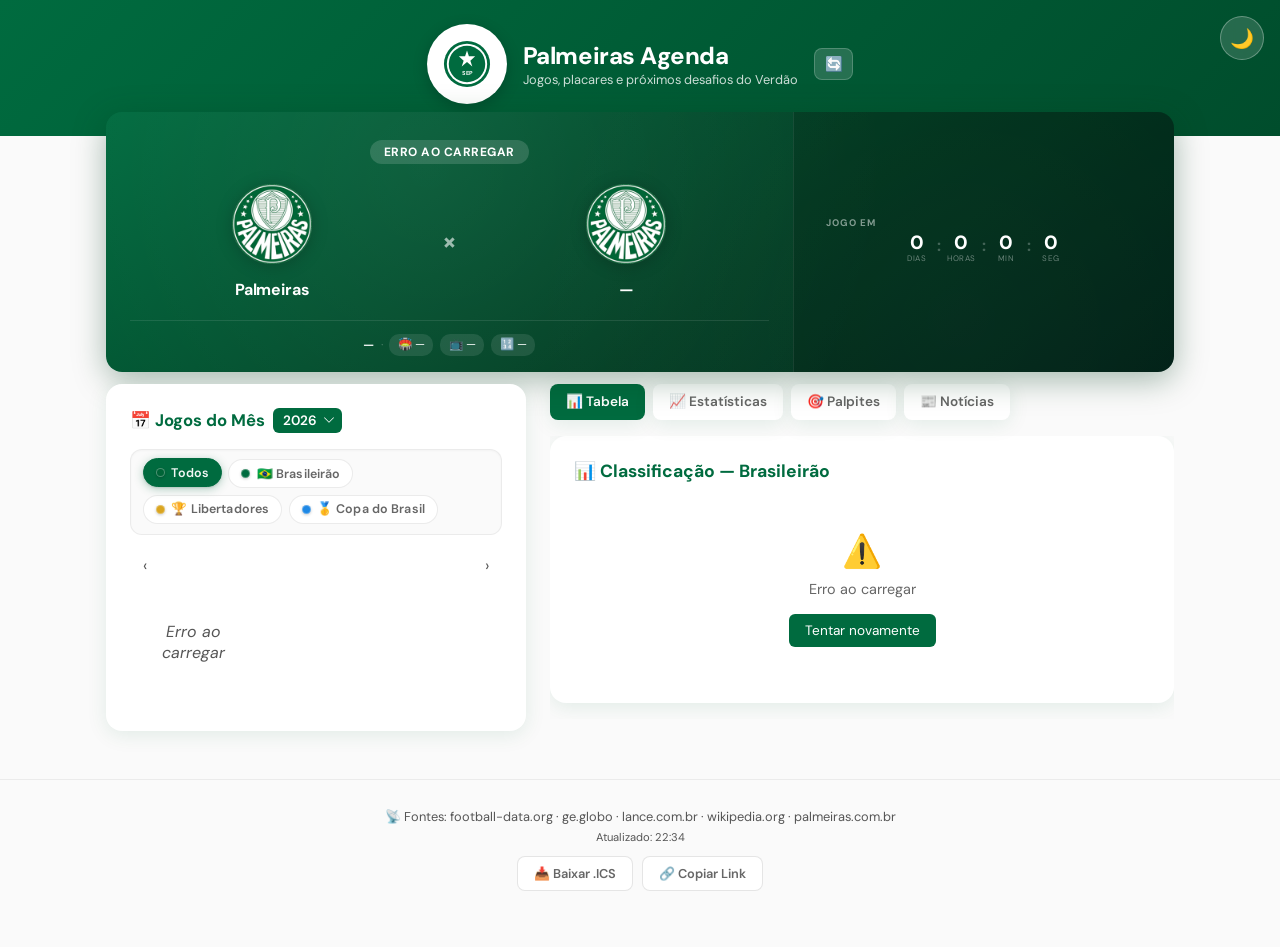
==== index.html @ 914398b2 "fix: pin desktop hero grid columns" ====
<!DOCTYPE html>
<html lang="pt-BR">
<head>
    <meta charset="UTF-8">
    <meta name="viewport" content="width=device-width, initial-scale=1.0">
    <title>Palmeiras Agenda — Jogos, tabela, notícias e calendário</title>
    <meta name="description" content="Acompanhe o Palmeiras com agenda de jogos, placares, classificação, notícias recentes, palpites e calendário .ics do Verdão.">
    <meta name="theme-color" content="#006437">
    <meta name="color-scheme" content="light dark">
    <meta name="robots" content="index,follow">
    <link rel="canonical" href="https://palmeiras-web.vercel.app/">
    <meta property="og:type" content="website">
    <meta property="og:site_name" content="Palmeiras Agenda">
    <meta property="og:title" content="Palmeiras Agenda — jogos e próximos desafios do Verdão">
    <meta property="og:description" content="Jogos, placares, tabela, notícias e calendário do Palmeiras em um só lugar.">
    <meta property="og:url" content="https://palmeiras-web.vercel.app/">
    <meta property="og:image" content="https://palmeiras-web.vercel.app/static/favicon.png">
    <meta name="twitter:card" content="summary">
    <link rel="preconnect" href="https://fonts.googleapis.com">
    <link rel="preconnect" href="https://fonts.gstatic.com" crossorigin>
    <link href="https://fonts.googleapis.com/css2?family=DM+Sans:ital,opsz,wght@0,9..40,400;0,9..40,500;0,9..40,600;0,9..40,700;0,9..40,800&display=swap" rel="stylesheet">
    <link rel="icon" type="image/png" href="/static/favicon.png">
    <link rel="apple-touch-icon" href="/static/favicon.png">
    <link rel="manifest" href="/manifest.webmanifest">
    <link rel="alternate" type="text/calendar" title="Palmeiras Agenda" href="/api/calendar.ics">
    <link rel="stylesheet" href="/static/css/styles.css?v=31">
</head>
<body>
    <a class="skip-link" href="#main-content">Pular para o conteúdo</a>
    <button type="button" class="theme-toggle" id="themeToggle" title="Alternar tema" aria-label="Alternar tema claro/escuro">🌙</button>

    <!-- Compact Header -->
    <header class="header">
        <div class="header-content">
            <div class="logo">
                <svg viewBox="0 0 100 100" width="48" height="48" role="img" aria-label="Escudo do Palmeiras">
                    <circle cx="50" cy="50" r="48" fill="#006B3F"/>
                    <circle cx="50" cy="50" r="42" fill="white"/>
                    <circle cx="50" cy="50" r="38" fill="#006B3F"/>
                    <path d="M50 22 L54 34 L67 34 L57 43 L61 55 L50 46 L39 55 L43 43 L33 34 L46 34 Z" fill="white"/>
                    <text x="50" y="72" text-anchor="middle" fill="white" font-size="12" font-weight="bold">SEP</text>
                </svg>
            </div>
            <div class="header-text">
                <h1>Palmeiras Agenda</h1>
                <div class="subtitle">Jogos, placares e próximos desafios do Verdão</div>
            </div>
            <button type="button" id="refreshButton" class="refresh-btn" aria-label="Atualizar dados"><span class="refresh-icon" aria-hidden="true">🔄</span></button>
        </div>
    </header>

    <main class="container" id="main-content" tabindex="-1">

        <!-- ============================================ -->
        <!-- HERO — Live match + Countdown + Form         -->
        <!-- ============================================ -->
        <section class="hero-hub" id="hero-hub" aria-labelledby="hero-title">
            <h2 class="sr-only" id="hero-title">Próximo jogo do Palmeiras</h2>
            <!-- Match Card -->
            <div class="hero-card" id="hero-match">
                <!-- Competition badge -->
                <div class="hero-comp" id="hero-comp-badge">Carregando...</div>

                <!-- Teams -->
                <div class="hero-teams" id="hero-teams-area">
                    <div class="hero-team" id="hero-home">
                        <img src="/static/crests/1769.png" alt="">
                        <div class="hero-team-name">Palmeiras</div>
                    </div>
                    <div class="hero-center-score" id="hero-score-area">
                        <div class="hero-vs">×</div>
                    </div>
                    <div class="hero-team" id="hero-away">
                        <img src="/static/crests/1769.png" alt="">
                        <div class="hero-team-name">—</div>
                    </div>
                </div>

                <!-- Date + Detail pills row -->
                <div class="hero-meta" id="hero-meta-area">
                    <span class="hero-meta-date" id="hero-date-area">—</span>
                    <span class="hero-meta-sep">·</span>
                    <span class="hero-meta-pill" id="pill-stadium">🏟️ —</span>
                    <span class="hero-meta-pill" id="pill-broadcast">📺 —</span>
                    <span class="hero-meta-pill" id="pill-round">🔢 —</span>
                    <span class="hero-meta-pill" id="pill-stage" style="display:none">🏷️ —</span>
                </div>
            </div>

            <!-- Bottom bar: Countdown + Form -->
            <div class="hero-bottom" id="hero-bottom">
                <div class="hero-countdown" id="hero-countdown">
                    <div class="countdown-label">Jogo em</div>
                    <div class="countdown-digits">
                        <span class="cd-unit"><span class="cd-val" id="cd-days">0</span><span class="cd-lbl">dias</span></span>
                        <span class="cd-sep">:</span>
                        <span class="cd-unit"><span class="cd-val" id="cd-hours">0</span><span class="cd-lbl">horas</span></span>
                        <span class="cd-sep">:</span>
                        <span class="cd-unit"><span class="cd-val" id="cd-mins">0</span><span class="cd-lbl">min</span></span>
                        <span class="cd-sep">:</span>
                        <span class="cd-unit"><span class="cd-val" id="cd-secs">0</span><span class="cd-lbl">seg</span></span>
                    </div>
                </div>
                <div class="form-widget" id="form-widget" style="display:none">
                    <span class="form-label">Sequência</span>
                    <div class="form-dots" id="form-dots"></div>
                </div>
            </div>
        </section>

        <!-- ============================================ -->
        <!-- CALENDAR HUB — main view below hero          -->
        <!-- ============================================ -->
        <div class="main-layout">
        <section class="calendar-hub" id="calendar-hub" aria-labelledby="calendar-title">
            <div class="card">
                <div class="cal-header">
                    <div class="cal-title" id="calendar-title">📅 Jogos do Mês
                        <label class="sr-only" for="cal-year-select">Ano do calendário</label>
                        <select id="cal-year-select"></select>
                    </div>

                </div>
                <!-- Competition Legend -->
                <div class="comp-legend" id="comp-legend" aria-label="Filtrar calendário por competição">
                    <button type="button" class="comp-legend-item active" data-comp="all" aria-pressed="true">
                        <span class="comp-legend-dot" style="background:#006437" aria-hidden="true"></span>
                        <span class="comp-legend-label">Todos</span>
                    </button>
                    <button type="button" class="comp-legend-item" data-comp="BSA" aria-pressed="false">
                        <span class="comp-legend-dot" style="background:#006B3F" aria-hidden="true"></span>
                        <span class="comp-legend-label">🇧🇷 Brasileirão</span>
                    </button>
                    <button type="button" class="comp-legend-item" data-comp="CLI" aria-pressed="false">
                        <span class="comp-legend-dot" style="background:#DAA520" aria-hidden="true"></span>
                        <span class="comp-legend-label">🏆 Libertadores</span>
                    </button>
                    <button type="button" class="comp-legend-item" data-comp="COPA" aria-pressed="false">
                        <span class="comp-legend-dot" style="background:#1E88E5" aria-hidden="true"></span>
                        <span class="comp-legend-label">🥇 Copa do Brasil</span>
                    </button>
                </div>
                <div class="calendar-nav">
                    <button type="button" class="cal-nav-btn" id="cal-prev" aria-label="Mês anterior">‹</button>
                    <span id="cal-month-label" aria-live="polite"></span>
                    <button type="button" class="cal-nav-btn" id="cal-next" aria-label="Próximo mês">›</button>
                </div>
                <div id="calendar-grid" class="calendar-grid" aria-labelledby="calendar-title"></div>
                <div id="calendar-expanded" aria-live="polite"></div>
            </div>
        </section>

        <!-- ============================================ -->
        <!-- SECONDARY TABS — Tabela, Estatísticas, etc.  -->
        <!-- ============================================ -->
        <div class="main-content">
        <div class="tabs" role="tablist">
            <button class="tab-btn active" data-tab="classificacao" role="tab" id="tab-classificacao" aria-selected="true" aria-controls="classificacao">📊 Tabela</button>
            <button class="tab-btn" data-tab="estatisticas" role="tab" id="tab-estatisticas" aria-selected="false" aria-controls="estatisticas">📈 Estatísticas</button>
            <button class="tab-btn" data-tab="prediction" role="tab" id="tab-prediction" aria-selected="false" aria-controls="prediction">🎯 Palpites</button>
            <button class="tab-btn" data-tab="news" role="tab" id="tab-news" aria-selected="false" aria-controls="news">📰 Notícias</button>
        </div>

        <!-- ============================================ -->
        <!-- TAB PANELS                                   -->
        <!-- ============================================ -->
        <div class="dashboard-grid">

        <!-- Classificação -->
        <div id="classificacao" class="tab-content active" role="tabpanel" aria-labelledby="tab-classificacao">
            <div class="card">
                <div class="card-title">📊 Classificação — Brasileirão</div>
                <div id="standings"><div class="empty">Carregando...</div></div>
            </div>
        </div>

        <!-- Estatísticas -->
        <div id="estatisticas" class="tab-content" role="tabpanel" aria-labelledby="tab-estatisticas" hidden inert>
            <div class="card">
                <div class="card-title">📈 Estatísticas da Temporada</div>
                <div id="team-stats"><div class="empty">Carregando...</div></div>
            </div>
        </div>

        <!-- Palpites -->
        <div id="prediction" class="tab-content" role="tabpanel" aria-labelledby="tab-prediction" hidden inert>
            <div class="card">
                <div class="card-title">🎯 Palpites do Próximo Jogo</div>
                <div id="prediction-content"><div class="empty">Carregando...</div></div>
            </div>
        </div>

        <!-- Notícias -->
        <div id="news" class="tab-content" role="tabpanel" aria-labelledby="tab-news" hidden inert>
            <div class="card">
                <div class="card-title">📰 Notícias Recentes</div>
                <div id="news-list"><div class="empty">Carregando...</div></div>
            </div>
        </div>
        
        </div>
        </div>
        </div>

    </main>

    <noscript><p style="text-align:center;padding:2rem;color:#666">JavaScript é necessário para exibir os dados do Palmeiras Agenda.</p></noscript>

    <footer class="footer">
        <p>📡 Fontes: football-data.org · ge.globo · lance.com.br · wikipedia.org · palmeiras.com.br</p>
        <p id="last-updated" class="footer-updated"></p>
        <div class="footer-actions">
            <button type="button" id="downloadCalendarButton" class="footer-btn">📥 Baixar .ICS</button>
            <button type="button" id="copyCalendarUrlButton" class="footer-btn">🔗 Copiar Link</button>
        </div>
    </footer>

    <script src="/static/js/config.js?v=16"></script>
    <script src="/static/js/app.js?v=21"></script>
</body>
</html>
---- static/css/styles.css ----
:root {
    --brand: #006B3F;
    --brand-dark: #004D2C;
    --brand-light: #E8F5E9;
    --win: #006B3F;
    --loss: #9B1C1C;
    --draw: #555555;
    --live: #FF1744;
    --bg: #FAFAFA;
    --bg-card: #FFFFFF;
    --text: #1A1A1A;
    --text-secondary: #666666;
    --text-muted: #555555;
    --gold: #FFD700;
    --shadow: 0 4px 20px rgba(0,107,63,0.1);
    --shadow-dark: 0 4px 20px rgba(0,0,0,0.15);
    --radius: 16px;

    /* Competition colors */
    --comp-bsa: #006B3F;
    --comp-cli: #DAA520;
    --comp-copa: #1E88E5;
    --comp-other: #9E9E9E;

    /* Dark mode defaults (overridden by .dark class) */
    --bg-dark: #1A1A2E;
    --bg-card-dark: #16213E;
    --text-dark: #E8E8E8;
    --text-secondary-dark: #B0B0B0;
    --text-muted-dark: #707070;
    --brand-light-dark: #0F3D2B;
    --shadow-dark-mode: 0 4px 20px rgba(0,0,0,0.3);
}

/* Dark theme */
body.dark {
    --bg: var(--bg-dark);
    --bg-card: var(--bg-card-dark);
    --text: var(--text-dark);
    --text-secondary: var(--text-secondary-dark);
    --text-muted: var(--text-muted-dark);
    --shadow: var(--shadow-dark-mode);
    --brand-light: var(--brand-light-dark);
    background: linear-gradient(135deg, #1A1A2E 0%, #16213E 100%);
}

* { margin: 0; padding: 0; box-sizing: border-box; }

.sr-only {
    position: absolute;
    width: 1px;
    height: 1px;
    padding: 0;
    margin: -1px;
    overflow: hidden;
    clip: rect(0, 0, 0, 0);
    white-space: nowrap;
    border: 0;
}

.skip-link {
    position: fixed;
    top: 0.75rem;
    left: 0.75rem;
    z-index: 2000;
    transform: translateY(-150%);
    background: var(--brand-dark);
    color: white;
    padding: 0.65rem 0.9rem;
    border-radius: 8px;
    font-weight: 700;
    text-decoration: none;
    transition: transform 0.2s ease;
}
.skip-link:focus-visible { transform: translateY(0); }

button { font: inherit; }

#main-content:focus { outline: none; }

body {
    font-family: 'DM Sans', -apple-system, BlinkMacSystemFont, sans-serif;
    background: var(--bg);
    color: var(--text);
    min-height: 100vh;
    padding-bottom: 2rem;
    transition: background 0.3s ease, color 0.3s ease;
}

/* Theme toggle */
.theme-toggle {
    position: fixed;
    top: 1rem;
    right: 1rem;
    z-index: 1000;
    background: rgba(255,255,255,0.15);
    border: 1px solid rgba(255,255,255,0.3);
    border-radius: 50%;
    width: 44px;
    height: 44px;
    cursor: pointer;
    font-size: 1.2rem;
    display: flex;
    align-items: center;
    justify-content: center;
    transition: all 0.3s ease;
    backdrop-filter: blur(8px);
}
.theme-toggle:hover {
    background: rgba(255,255,255,0.25);
    transform: scale(1.1);
}
body.dark .theme-toggle {
    background: rgba(0,0,0,0.3);
    border-color: rgba(255,255,255,0.15);
}

/* Header */
.header {
    background: linear-gradient(135deg, var(--brand), var(--brand-dark));
    padding: 1.5rem 1.5rem 2rem;
    text-align: center;
}
.header-content { display: inline-flex; align-items: center; gap: 1rem; text-align: left; }
.logo {
    width: 80px; height: 80px;
    background: white; border-radius: 50%;
    display: flex; align-items: center; justify-content: center;
    box-shadow: 0 4px 15px rgba(0,0,0,0.2);
}
.header-text h1 { font-size: 1.5rem; color: white; font-weight: 800; letter-spacing: -0.02em; }
.header-text .subtitle { color: rgba(255,255,255,0.8); font-size: 0.8rem; }
.refresh-btn {
    background: rgba(255,255,255,0.15);
    border: 1px solid rgba(255,255,255,0.2);
    border-radius: 8px;
    padding: 0.35rem 0.6rem;
    cursor: pointer;
    font-size: 0.9rem;
    transition: all 0.2s ease;
    margin-left: auto;
}
.refresh-btn:hover { background: rgba(255,255,255,0.15); }
.refresh-btn:hover .refresh-icon { animation: spin-once 0.4s ease; display: inline-block; }

.container { max-width: 900px; margin: -1.5rem auto 0; padding: 0 1rem; }

/* Default (mobile): single column */
.main-layout {
    display: contents; /* Let children flow normally on mobile */
}

.main-content {
    display: block;
}

/* ============================================
   HERO — Next match + Countdown + Form
   ============================================ */
.hero-hub {
    background: linear-gradient(145deg, #006B3F 0%, #003D22 60%, #00261A 100%);
    border-radius: var(--radius);
    color: white;
    margin-bottom: 0.75rem;
    box-shadow: 0 8px 32px rgba(0,60,30,0.35);
    overflow: hidden;
    position: relative;
}
/* Subtle texture overlay */
.hero-hub::before {
    content: '';
    position: absolute; inset: 0;
    background: radial-gradient(circle at 30% 20%, rgba(255,255,255,0.06) 0%, transparent 60%),
                radial-gradient(circle at 80% 80%, rgba(255,255,255,0.03) 0%, transparent 50%);
    pointer-events: none;
    z-index: 0;
}
.hero-hub > * { position: relative; z-index: 1; }

/* Match Card */
.hero-card {
    padding: 1.75rem 1.5rem 1rem;
    text-align: center;
}
.hero-card.live {
    box-shadow: inset 0 0 0 3px var(--live);
    animation: livePulse 2s ease-in-out infinite;
    background: linear-gradient(135deg, rgba(255,23,68,0.08) 0%, transparent 50%);
}
@keyframes livePulse {
    0%, 100% { box-shadow: inset 0 0 0 3px var(--live); }
    50% { box-shadow: inset 0 0 0 5px var(--live), 0 0 24px rgba(255,23,68,0.25); }
}

.hero-comp {
    display: inline-block;
    background: rgba(255,255,255,0.15);
    padding: 0.25rem 0.9rem; border-radius: 20px;
    font-size: 0.75rem; font-weight: 700;
    letter-spacing: 0.04em; text-transform: uppercase;
    margin-bottom: 1.25rem;
}
.hero-teams { display: flex; justify-content: space-around; align-items: center; }
.hero-team { flex: 1; text-align: center; }
.hero-team img { width: 64px; height: 64px; object-fit: contain; filter: drop-shadow(0 2px 8px rgba(0,0,0,0.2)); }
.hero-team-name { font-size: 1rem; font-weight: 700; margin-top: 0.6rem; letter-spacing: -0.01em; }
.hero-center-score { display: flex; flex-direction: column; align-items: center; gap: 0.3rem; min-width: 70px; }
.hero-vs { font-size: 1.6rem; font-weight: 800; opacity: 0.6; }
.hero-score {
    font-size: 3rem; font-weight: 800; letter-spacing: 0.08em;
    font-variant-numeric: tabular-nums; line-height: 1;
}
.hero-score.live-score { animation: scorePulse 3s ease-in-out infinite; }
.hero-score .score-sep { opacity: 0.5; margin: 0 0.1em; }
@keyframes scorePulse {
    0%, 100% { opacity: 1; }
    50% { opacity: 0.85; text-shadow: 0 0 20px rgba(255,255,255,0.3); }
}
.hero-minute {
    display: inline-block; background: rgba(255,255,255,0.18);
    padding: 0.2rem 0.7rem; border-radius: 10px;
    font-size: 0.8rem; font-weight: 700;
}
.hero-ht { font-size: 0.7rem; opacity: 0.55; margin-top: 0.15rem; }

/* Meta row — date + pills in one line */
.hero-meta {
    display: flex; flex-wrap: wrap; align-items: center;
    justify-content: center; gap: 0.4rem;
    margin-top: 1.25rem; padding-top: 0.85rem;
    border-top: 1px solid rgba(255,255,255,0.1);
    font-size: 0.78rem;
}
.hero-meta-date { font-weight: 600; white-space: nowrap; }
.hero-meta-sep { opacity: 0.3; font-weight: 300; }
.hero-meta-pill {
    background: rgba(255,255,255,0.1);
    padding: 0.2rem 0.55rem; border-radius: 10px;
    white-space: nowrap; font-size: 0.72rem;
}

/* Live dot */
.live-dot {
    display: inline-block; width: 7px; height: 7px;
    background: var(--live); border-radius: 50%;
    margin-right: 5px; animation: dotPulse 1.5s ease-in-out infinite;
    vertical-align: middle;
}
@keyframes dotPulse {
    0%, 100% { opacity: 1; transform: scale(1); }
    50% { opacity: 0.4; transform: scale(1.4); }
}

/* Bottom bar */
.hero-bottom {
    display: flex; align-items: center; justify-content: center;
    gap: 1.5rem;
    padding: 0.6rem 1.5rem 0.8rem;
    background: rgba(0,0,0,0.15);
    border-top: 1px solid rgba(255,255,255,0.06);
}

/* Countdown */
.hero-countdown { text-align: center; }
.countdown-label {
    font-size: 0.6rem; font-weight: 700;
    text-transform: uppercase; letter-spacing: 0.12em;
    opacity: 0.5; margin-bottom: 0.25rem;
}
.countdown-digits {
    display: flex; align-items: center; justify-content: center; gap: 0.15rem;
}
.cd-unit { display: flex; flex-direction: column; align-items: center; min-width: 36px; }
.cd-val {
    font-size: 1.2rem; font-weight: 800;
    font-variant-numeric: tabular-nums; line-height: 1;
}
.cd-lbl { font-size: 0.5rem; text-transform: uppercase; letter-spacing: 0.06em; opacity: 0.4; margin-top: 1px; }
.cd-sep { font-size: 1rem; font-weight: 700; opacity: 0.25; align-self: flex-start; padding-top: 0.1rem; }

/* Form Widget */
.form-widget {
    display: flex; align-items: center; gap: 0.5rem;
    padding-left: 1.25rem;
    border-left: 1px solid rgba(255,255,255,0.1);
}
.form-label {
    font-size: 0.6rem; font-weight: 700;
    text-transform: uppercase; letter-spacing: 0.06em;
    opacity: 0.45;
}
.form-dots { display: flex; gap: 0.3rem; }
.form-dot {
    display: inline-flex; align-items: center; justify-content: center;
    width: 26px; height: 26px; border-radius: 6px;
    font-size: 0.65rem; font-weight: 800;
    letter-spacing: 0.02em;
}
.form-dot.win { background: rgba(255,255,255,0.15); color: #4ade80; box-shadow: inset 0 0 0 1.5px rgba(74,222,128,0.35); }
.form-dot.loss { background: rgba(255,255,255,0.15); color: #f87171; box-shadow: inset 0 0 0 1.5px rgba(248,113,113,0.35); }
.form-dot.draw { background: rgba(255,255,255,0.1); color: rgba(255,255,255,0.5); box-shadow: inset 0 0 0 1.5px rgba(255,255,255,0.15); }

/* ============================================
   COMPETITION LEGEND (inside Próximos tab)
   ============================================ */
.comp-legend {
    display: flex;
    gap: 0.4rem;
    flex-wrap: wrap;
    margin-bottom: 1rem;
    padding: 0.6rem 0.75rem;
    background: var(--bg);
    border-radius: 12px;
    border: 1px solid rgba(0,0,0,0.06);
    box-shadow: inset 0 1px 2px rgba(0,0,0,0.03);
}
.comp-legend-item {
    display: flex;
    align-items: center;
    gap: 0.4rem;
    padding: 0.35rem 0.75rem;
    border-radius: 22px;
    cursor: pointer;
    transition: all 0.22s ease;
    border: 1.5px solid rgba(0,0,0,0.08);
    font-size: 0.78rem;
    font-weight: 600;
    background: var(--bg-card);
    color: var(--text-secondary);
    appearance: none;
    -webkit-appearance: none;
}
.comp-legend-item:hover {
    background: var(--brand-light);
    border-color: var(--brand);
    transform: translateY(-1px);
    box-shadow: 0 2px 8px rgba(0,107,63,0.12);
}
.comp-legend-item.active {
    background: var(--brand);
    color: white;
    border-color: var(--brand);
    box-shadow: 0 2px 10px rgba(0,107,63,0.3), 0 1px 2px rgba(0,0,0,0.1);
    transform: translateY(-1px);
}
.comp-legend-item.active .comp-legend-label { color: white; }
.comp-legend-dot {
    width: 9px;
    height: 9px;
    border-radius: 50%;
    flex-shrink: 0;
    box-shadow: 0 1px 3px rgba(0,0,0,0.2);
    border: 1px solid rgba(255,255,255,0.3);
}
.comp-legend-label {
    color: var(--text-secondary);
    transition: color 0.2s;
    letter-spacing: 0.01em;
}
.comp-legend-item.active .comp-legend-label {
    color: rgba(255,255,255,0.95);
}

/* Dark mode overrides */
body.dark .comp-legend {
    border-color: rgba(255,255,255,0.1);
    box-shadow: inset 0 1px 2px rgba(0,0,0,0.2);
}

/* Dark mode hub overrides */
body.dark .hero-hub {
    box-shadow: 0 8px 32px rgba(0,0,0,0.4);
}
body.dark .form-dot.win { color: #86efac; box-shadow: inset 0 0 0 2px rgba(134,239,172,0.5); }
body.dark .form-dot.loss { color: #fca5a5; box-shadow: inset 0 0 0 2px rgba(252,165,165,0.4); }
body.dark .form-dot.draw { color: rgba(255,255,255,0.6); box-shadow: inset 0 0 0 2px rgba(255,255,255,0.15); }

/* Mobile overrides for Hub */
/* Tabs */
.info-icon { font-size: 1.3rem; }
.info-label { font-size: 0.7rem; color: var(--text-muted); text-transform: uppercase; }
.info-value { font-size: 0.9rem; font-weight: 600; }

/* Cards */
.card {
    background: var(--bg-card); border-radius: var(--radius);
    padding: 1.5rem; margin-bottom: 1rem; box-shadow: var(--shadow);
    transition: background 0.3s ease, box-shadow 0.3s ease;
}
.card-title {
    color: var(--brand); font-size: 1.1rem; font-weight: 700;
    margin-bottom: 1rem; display: flex; align-items: center; gap: 0.5rem;
}

/* Tabs */
.tabs { display: flex; gap: 0.5rem; margin-bottom: 1rem; flex-wrap: wrap; }
.tab-btn {
    padding: 0.6rem 1rem; background: var(--bg-card); border: none;
    border-radius: 8px; color: var(--text-secondary); cursor: pointer;
    font-size: 0.85rem; font-weight: 600; box-shadow: var(--shadow);
    transition: all 0.25s ease;
}
.tab-btn:hover { background: var(--brand-light); }
.tab-btn.active { background: var(--brand); color: white; }
.tab-content {
    max-height: 0;
    overflow: hidden;
    opacity: 0;
    transition: max-height 0.4s ease, opacity 0.3s ease;
}
.tab-content.active {
    max-height: 10000px;
    opacity: 1;
}

/* Competition Filters */
.comp-filters {
    display: flex; gap: 0.5rem; flex-wrap: wrap;
    margin-bottom: 1rem;
}
.comp-filter {
    padding: 0.4rem 0.9rem; background: var(--bg); border: 1px solid var(--brand);
    border-radius: 20px; color: var(--brand); cursor: pointer;
    font-size: 0.8rem; font-weight: 600;
    transition: all 0.2s ease;
}
.comp-filter:hover { background: var(--brand-light); }
.comp-filter.active {
    background: var(--brand); color: white;
}

/* Match Items */
.match-item {
    padding: 1rem; background: var(--bg); border-radius: 8px;
    margin-bottom: 0.75rem; border-left: 4px solid var(--brand);
    cursor: pointer; transition: all 0.2s ease;
}
.match-item:hover { background: var(--brand-light); }
.match-item.win { border-left-color: var(--win); }
.match-item.loss { border-left-color: var(--loss); }
.match-item.draw { border-left-color: var(--draw); }

.match-header { display: flex; justify-content: space-between; margin-bottom: 0.5rem; font-size: 0.8rem; color: var(--text-muted); }
.match-teams { display: flex; justify-content: space-between; align-items: center; font-weight: 500; }

.match-score-badge {
    background: var(--brand);
    color: white;
    padding: 0.2rem 0.6rem;
    border-radius: 6px;
    font-size: 0.85rem;
    font-weight: 700;
    letter-spacing: 0.02em;
    white-space: nowrap;
}
.match-score-badge.live {
    background: var(--live);
    animation: badgePulse 2s ease-in-out infinite;
}
@keyframes badgePulse {
    0%, 100% { box-shadow: 0 0 0 0 rgba(255,23,68,0.4); }
    50% { box-shadow: 0 0 0 4px rgba(255,23,68,0.15); }
}
.live-minute {
    display: inline-block;
    background: rgba(255,23,68,0.15);
    color: var(--live);
    padding: 0.1rem 0.4rem;
    border-radius: 4px;
    font-size: 0.7rem;
    font-weight: 700;
    margin-left: 6px;
    white-space: nowrap;
}
.match-extra {
    max-height: 0; overflow: hidden; padding: 0 0.75rem;
    background: var(--brand); border-radius: 8px;
    margin-top: 0.75rem; color: white;
    transition: max-height 0.3s ease-out, padding 0.3s ease-out;
}
.match-extra.open {
    max-height: 400px; padding: 0.75rem;
}
.match-extra-row {
    display: flex; align-items: center; gap: 0.5rem;
    margin: 0.3rem 0; font-size: 0.8rem;
}
.match-extra-row .icon { font-size: 1rem; }

.result-badge {
    padding: 0.2rem 0.6rem; border-radius: 4px;
    font-size: 0.75rem; font-weight: 700;
}
.result-badge.win { background: rgba(0,107,63,0.15); color: var(--win); }
.result-badge.loss { background: rgba(211,47,47,0.15); color: var(--loss); }
.result-badge.draw { background: rgba(117,117,117,0.15); color: var(--draw); }
.match-score {
    font-size: 1.3rem; font-weight: 800;
    font-variant-numeric: tabular-nums;
    letter-spacing: 0.05em;
}
/* Results tab — score-first layout */
.result-highlight {
    padding: 0.25rem 0 0.5rem;
}
.result-highlight .match-score {
    font-size: 1.6rem; font-weight: 800;
    letter-spacing: 0.08em;
}
.result-score-wrap {
    display: flex; align-items: center; gap: 0.6rem;
}
.match-item.win { border-left: 3px solid var(--win); }
.match-item.loss { border-left: 3px solid var(--loss); }
.match-item.draw { border-left: 3px solid var(--draw); }

/* Standings */
.position-badge {
    display: inline-block; background: var(--brand); color: white;
    width: 56px; height: 56px; line-height: 56px;
    border-radius: 50%; font-size: 1.4rem; font-weight: 800;
}
.standings-row {
    display: flex; align-items: center; padding: 0.6rem 0.75rem;
    border-bottom: 1px solid var(--bg); transition: background 0.2s;
}
.standings-row.palmeiras {
    background: rgba(0, 107, 63, 0.15);
    border-left: 3px solid var(--brand);
    border-radius: 8px;
    font-weight: 600;
}
.standings-row .pos { width: 30px; font-weight: 700; color: var(--brand); }
.standings-row .team { flex: 1; font-size: 0.9rem; }
.standings-row .stats { display: flex; gap: 1rem; font-size: 0.8rem; color: var(--text-secondary); }
.standings-row .pts { font-weight: 800; color: var(--brand); }

.stats-grid { display: grid; grid-template-columns: repeat(3, 1fr); gap: 0.75rem; margin-top: 1rem; }

/* Standings summary: always 3 columns full width */
#standings .stats-grid {
    grid-template-columns: repeat(3, minmax(0, 1fr));
    width: 100%;
}

.stat-box { text-align: center; padding: 0.75rem; background: var(--bg); border-radius: 8px; }
.stat-value { font-size: 1.2rem; font-weight: 700; color: var(--brand); }
.stat-label { font-size: 0.7rem; color: var(--text-muted); }

/* Performance Chart */
.chart-container {
    margin: 1rem 0;
    background: var(--bg);
    border-radius: 12px;
    padding: 1rem;
}
.chart-container canvas {
    max-height: 300px;
}

/* News */
.news-item {
    display: block; padding: 1rem; background: var(--bg); border-radius: 8px;
    margin-bottom: 0.75rem; cursor: pointer; transition: all 0.2s;
    text-decoration: none; color: inherit;
}
.news-item:hover { background: var(--brand-light); transform: translateX(4px); text-decoration: none; }
.news-title { font-weight: 600; font-size: 0.95rem; margin-bottom: 0.25rem; }
.news-meta { font-size: 0.75rem; color: var(--text-muted); }
.news-source { color: var(--brand); font-weight: 600; }

/* Stats */
.stat-row { display: flex; justify-content: space-between; padding: 0.75rem 0; border-bottom: 1px solid var(--bg); transition: background 0.3s ease; }
.stat-row:last-child { border-bottom: none; }
.stat-name { font-weight: 500; }
.stat-number { font-weight: 700; min-width: 40px; text-align: right; }

/* Stats Summary */
.stats-summary { margin-bottom: 1rem; }
.stats-row { display: flex; gap: 1rem; margin-bottom: 0.75rem; }
.stats-col { flex: 1; background: var(--bg); border-radius: 10px; padding: 0.75rem; }
.stats-col-title { font-size: 0.8rem; font-weight: 700; color: var(--brand); margin-bottom: 0.5rem; }
.mini-stats { display: flex; gap: 0.75rem; flex-wrap: wrap; font-size: 0.8rem; color: var(--text-secondary); }
.mini-stats span { white-space: nowrap; }

/* Form Guide */
.form-guide { display: flex; gap: 0.4rem; }
.form-badge {
    display: inline-flex; align-items: center; justify-content: center;
    width: 32px; height: 32px; border-radius: 8px;
    font-size: 0.8rem; font-weight: 800; cursor: default;
}
.form-badge.win { background: rgba(0,107,63,0.15); color: var(--win); }
.form-badge.loss { background: rgba(211,47,47,0.15); color: var(--loss); }
.form-badge.draw { background: rgba(117,117,117,0.15); color: var(--draw); }

/* ================================================
   CALENDAR — Premium FullCalendar-inspired UX
   ================================================ */

/* ============================================
   CALENDAR — LIGHT MINIMAL STYLE
   Clean like Google Calendar / Notion
   ============================================ */

/* Calendar Header */
.cal-header {
    display: flex;
    align-items: center;
    justify-content: space-between;
    margin-bottom: 1rem;
    flex-wrap: wrap;
    gap: 0.75rem;
}
.cal-title {
    color: var(--brand);
    font-size: 1.05rem;
    font-weight: 700;
    display: flex;
    align-items: center;
    gap: 0.5rem;
}
.cal-title select {
    appearance: none;
    -webkit-appearance: none;
    background: var(--brand);
    color: #fff;
    border: none;
    border-radius: 6px;
    padding: 0.25rem 1.6rem 0.25rem 0.6rem;
    font: inherit;
    font-weight: 600;
    font-size: 0.85rem;
    cursor: pointer;
    background-image: url("data:image/svg+xml,%3Csvg xmlns='http://www.w3.org/2000/svg' width='12' height='12' fill='white' viewBox='0 0 16 16'%3E%3Cpath d='M1.646 4.646a.5.5 0 0 1 .708 0L8 10.293l5.646-5.647a.5.5 0 0 1 .708.708l-6 6a.5.5 0 0 1-.708 0l-6-6a.5.5 0 0 1 0-.708z'/%3E%3C/svg%3E");
    background-repeat: no-repeat;
    background-position: right 0.45rem center;
    background-size: 12px;
    transition: opacity 0.15s;
}
.cal-title select:hover {
    opacity: 0.85;
}
.cal-title select:focus {
    outline: 2px solid var(--brand);
    outline-offset: 2px;
}
/* Dark mode */
body.dark .cal-title select {
    background: var(--bg-card);
    color: var(--text);
    border: 1px solid rgba(255,255,255,0.12);
    background-image: url("data:image/svg+xml,%3Csvg xmlns='http://www.w3.org/2000/svg' width='12' height='12' fill='%23999' viewBox='0 0 16 16'%3E%3Cpath d='M1.646 4.646a.5.5 0 0 1 .708 0L8 10.293l5.646-5.647a.5.5 0 0 1 .708.708l-6 6a.5.5 0 0 1-.708 0l-6-6a.5.5 0 0 1 0-.708z'/%3E%3C/svg%3E");
}

/* Calendar Grid */
.calendar-nav {
    display: flex;
    align-items: center;
    justify-content: space-between;
    margin-bottom: 0.5rem;
    gap: 0.5rem;
}
.calendar-nav span {
    font-size: 0.95rem;
    font-weight: 700;
    color: var(--text);
    min-width: 160px;
    text-align: center;
    letter-spacing: 0.01em;
}
.cal-nav-btn {
    background: transparent;
    color: var(--text-muted);
    border: none;
    border-radius: 6px;
    width: 30px;
    height: 30px;
    font-size: 1rem;
    cursor: pointer;
    display: flex;
    align-items: center;
    justify-content: center;
    transition: all 0.15s ease;
}
.cal-nav-btn:hover {
    color: var(--text);
    background: rgba(0,0,0,0.05);
}
.cal-nav-btn:active { transform: scale(0.9); }

/* Calendar Grid */

@keyframes fadeSlideIn {
    from { opacity: 0; transform: translateY(4px); }
    to { opacity: 1; transform: translateY(0); }
}

.calendar-grid {
    display: grid !important;
    grid-template-columns: repeat(7, 1fr);
    gap: 4px;
    margin-bottom: 0.75rem;
}
.cal-head {
    text-align: center;
    font-size: 0.65rem;
    font-weight: 700;
    color: var(--text-muted);
    padding: 0.25rem 0;
    text-transform: uppercase;
    letter-spacing: 0.06em;
}
.cal-day {
    appearance: none;
    -webkit-appearance: none;
    aspect-ratio: 1;
    min-height: 50px;
    width: 100%;
    color: inherit;
    background: transparent;
    border-radius: 6px;
    display: flex;
    flex-direction: column;
    align-items: center;
    padding: 4px 2px;
    cursor: pointer;
    transition: all 0.12s ease;
    position: relative;
    border: 1px solid rgba(0,0,0,0.07);
}
.cal-day:hover {
    border-color: rgba(0,0,0,0.18);
    background: rgba(0,0,0,0.02);
}
.cal-day.other-month { opacity: 0.25; border-color: transparent; }
.cal-day.other-month:hover { opacity: 0.35; border-color: transparent; }
.cal-day.today {
    border-color: rgba(0,0,0,0.12);
}
.cal-day.today .cal-day-num {
    background: var(--brand);
    color: #fff;
    font-weight: 700;
    border-radius: 50%;
    width: 22px;
    height: 22px;
    display: flex;
    align-items: center;
    justify-content: center;
    margin: 0 auto 4px;
}
.cal-day.selected {
    border-color: var(--brand);
    background: rgba(0, 107, 63, 0.04);
}
.cal-day.selected .cal-day-num { color: var(--brand); font-weight: 700; }
.cal-day.selected.today .cal-day-num {
    background: var(--brand);
    color: #fff;
}
.cal-day.selected .cal-dots .cal-dot { opacity: 1; }
.cal-day-num {
    font-size: 0.8rem;
    font-weight: 500;
    color: var(--text);
    line-height: 1;
    margin-bottom: 4px;
    transition: color 0.12s;
}
.cal-dots {
    display: flex;
    gap: 2.5px;
    flex-wrap: wrap;
    justify-content: center;
    align-items: center;
}
.cal-dot {
    width: 7px;
    height: 7px;
    border-radius: 50%;
    flex-shrink: 0;
    transition: transform 0.12s;
}
.cal-day:hover .cal-dot { transform: scale(1.15); }
.cal-dot.bsa { background: var(--comp-bsa); }
.cal-dot.cli { background: var(--comp-cli); }
.cal-dot.copa { background: var(--comp-copa); }
.cal-dot.other { background: var(--comp-other); }
.cal-overflow {
    font-size: 0.58rem;
    color: var(--text-muted);
    font-weight: 700;
}

/* Score badges in calendar cells */
.cal-score {
    font-size: 0.6rem;
    font-weight: 700;
    margin-top: 2px;
    padding: 1px 4px;
    border-radius: 3px;
    line-height: 1.2;
    white-space: nowrap;
}
.cal-score.win { background: #d9f4e5; color: #005a35; }
.cal-score.loss { background: #f8dddd; color: #8a1f1f; }
.cal-score.draw { background: #f4f1d9; color: #5f5200; }
.cal-score.live { background: #ffe1e5; color: #9b0000; }
.cal-day.has-match { border-color: rgba(0,0,0,0.12); }
.cal-day.is-live {
    border-color: rgba(255, 60, 60, 0.4);
    background: rgba(255, 60, 60, 0.04);
    animation: livePulse 2s ease-in-out infinite;
}
body.dark .cal-score.win { background: rgba(0, 200, 100, 0.2); color: #4c4; }
body.dark .cal-score.loss { background: rgba(255, 80, 80, 0.2); color: #f66; }
body.dark .cal-score.draw { background: rgba(220, 200, 0, 0.2); color: #cc0; }
body.dark .cal-score.live { background: rgba(255, 80, 80, 0.2); color: #f55; }
body.dark .cal-day.has-match { border-color: rgba(255,255,255,0.1); }
body.dark .cal-day.is-live { border-color: rgba(255, 80, 80, 0.5); background: rgba(255, 80, 80, 0.08); }

/* Expanded Day Detail */
.cal-expanded {
    border-top: 1px solid rgba(0,0,0,0.08);
    padding-top: 0.75rem;
    margin-top: 0.25rem;
    animation: fadeSlideIn 0.2s ease;
}
.cal-expanded-header {
    display: flex;
    align-items: center;
    justify-content: space-between;
    margin-bottom: 0.6rem;
    gap: 0.5rem;
}
.cal-expanded-date {
    font-weight: 700;
    font-size: 0.85rem;
    color: var(--text);
}
.cal-expanded-btn {
    padding: 0.28rem 0.7rem;
    background: transparent;
    color: var(--brand);
    border: 1.5px solid var(--brand);
    border-radius: 6px;
    font-size: 0.75rem;
    font-weight: 600;
    cursor: pointer;
    transition: all 0.18s;
}
.cal-expanded-btn:hover {
    background: var(--brand);
    color: white;
}
.cal-match {
    display: flex;
    align-items: center;
    gap: 0.6rem;
    padding: 0.65rem 0.75rem;
    background: transparent;
    border-radius: 8px;
    margin-bottom: 0.4rem;
    font-size: 0.85rem;
    transition: all 0.15s ease;
    border: 1px solid rgba(0,0,0,0.06);
    border-left: 3px solid transparent;
}
.cal-match:hover {
    background: rgba(0,0,0,0.02);
    border-color: rgba(0,0,0,0.12);
}
.cal-match.bsa { border-left-color: var(--comp-bsa); }
.cal-match.cli { border-left-color: var(--comp-cli); }
.cal-match.copa { border-left-color: var(--comp-copa); }
.cal-match.other { border-left-color: var(--comp-other); }
.cal-match-time { 
    font-weight: 700; 
    color: var(--text); 
    min-width: 46px; 
    font-size: 0.82rem; 
    flex-shrink: 0;
}
.cal-match-comp {
    padding: 0.18rem 0.45rem;
    border-radius: 4px;
    font-size: 0.65rem;
    font-weight: 800;
    color: white;
    flex-shrink: 0;
    letter-spacing: 0.03em;
}
.cal-match-comp.bsa { background: var(--comp-bsa); }
.cal-match-comp.cli { background: var(--comp-cli); }
.cal-match-comp.copa { background: var(--comp-copa); }
.cal-match-comp.other { background: var(--comp-other); }
.cal-match-teams {
    flex: 1 1 auto;
    font-weight: 500;
    display: flex;
    align-items: center;
    flex-wrap: wrap;
    gap: 0.25rem;
    row-gap: 0.18rem;
    font-size: 0.85rem;
    color: var(--text);
    min-width: 0;
}
.cal-match-crest {
    width: 18px;
    height: 18px;
    flex-shrink: 0;
}
.cal-match-team-name {
    min-width: 0;
    white-space: normal;
    overflow-wrap: anywhere;
    line-height: 1.25;
}
.cal-match-vs { 
    color: var(--text-muted); 
    margin: 0 0.1rem; 
    font-weight: 400; 
    flex-shrink: 0;
}
.cal-match-score {
    font-weight: 800;
    font-size: 0.95rem;
    font-variant-numeric: tabular-nums;
    color: var(--brand);
    margin-left: 0.25rem;
    flex-shrink: 0;
}
.cal-match-status {
    font-size: 0.68rem;
    font-weight: 700;
    color: var(--text-muted);
    min-width: 65px;
    text-align: right;
    text-transform: uppercase;
    letter-spacing: 0.04em;
    flex-shrink: 0;
}
.cal-match-status.live { color: var(--live); }

/* Calendar List View — clean minimal */
/* ================================================
   DARK MODE — Calendar Light Minimal overrides
   ================================================ */
body.dark .cal-day {
    border-color: rgba(255,255,255,0.1);
}
body.dark .cal-day:hover {
    border-color: rgba(255,255,255,0.25);
    background: rgba(255,255,255,0.04);
}
body.dark .cal-day.other-month {
    border-color: transparent;
}
body.dark .cal-day.today {
    border-color: rgba(255,255,255,0.1);
}
body.dark .cal-day.today .cal-day-num {
    background: var(--brand);
    color: #fff;
}
body.dark .cal-day.selected {
    background: rgba(0, 107, 63, 0.12);
}
body.dark .cal-expanded {
    border-color: rgba(255,255,255,0.1);
}
body.dark .cal-match {
    border-color: rgba(255,255,255,0.08);
}
body.dark .cal-match:hover {
    background: rgba(255,255,255,0.04);
    border-color: rgba(255,255,255,0.15);
}
body.dark .cal-nav-btn:hover {
    color: rgba(255,255,255,0.8);
    background: rgba(255,255,255,0.08);
}
/* Dark sticky nav bar */
body.dark .calendar-nav {
    background: var(--bg-card);
    border-bottom-color: rgba(255,255,255,0.1);
}
/* Better dark tab indicators */
body.dark .tab-btn.active {
    border-bottom-color: #4ade80;
    color: #4ade80;
}

/* ================================================
   DASHBOARD GRID — Base styles 
   ================================================ */
.dashboard-grid {
    display: block; /* Default behavior for mobile/tablet */
}

/* ================================================
   RESPONSIVE — Desktop Dashboard Layout
   ================================================ */
@media (min-width: 1024px) {
    /* Keep dashboard-grid as block to preserve tab behavior */
    .dashboard-grid {
        display: block;
    }
    
    /* Keep tabs visible on desktop */
    .tabs {
        display: flex;
    }
    
    /* Desktop hero split layout */
    .hero-hub {
        display: grid;
        grid-template-columns: minmax(0, 1.35fr) minmax(300px, 0.75fr);
    }

    .hero-card {
        grid-column: 1;
        grid-row: 1;
    }

    .hero-bottom {
        grid-column: 2;
        grid-row: 1;
        flex-direction: column;
        justify-content: center;
        align-items: stretch;
        gap: 1rem;
        border-top: none;
        border-left: 1px solid rgba(255,255,255,0.08);
        padding: 1.5rem;
    }
    
    .hero-countdown {
        text-align: left;
    }
    
    .form-widget {
        border-left: none;
        border-top: 1px solid rgba(255,255,255,0.12);
        padding-left: 0;
        padding-top: 1rem;
    }
}

@keyframes slideDown {
    from {
        opacity: 0;
        transform: translateY(-8px);
    }
    to {
        opacity: 1;
        transform: translateY(0);
    }
}

/* Prediction */
.prediction-card { 
    text-align: center; 
    padding: 1.5rem; 
}

.prediction-match {
    font-size: 1.1rem;
    font-weight: 600;
    color: var(--text);
    margin-bottom: 0.75rem;
}

.prediction-badge {
    display: inline-block;
    padding: 0.25rem 0.75rem;
    border-radius: 1rem;
    font-size: 0.85rem;
    font-weight: 500;
    margin-bottom: 1.25rem;
}

.prediction-badge.likely {
    background: rgba(34, 197, 94, 0.1);
    color: #22c55e;
}

.prediction-badge.maybe {
    background: rgba(234, 179, 8, 0.1);
    color: #eab308;
}

.prediction-badge.risky {
    background: rgba(239, 68, 68, 0.1);
    color: #ef4444;
}

.prediction-probs { 
    display: flex; 
    justify-content: space-around; 
    gap: 0.5rem;
    margin: 1.5rem 0;
}

.prob-box { 
    text-align: center;
    flex: 1;
    padding: 0.75rem;
    border-radius: 0.5rem;
    background: var(--bg-card);
    border: 1px solid rgba(0,0,0,0.06);
    transition: all 0.2s ease;
}

.prob-box.primary {
    background: rgba(0, 100, 55, 0.1);
    border-color: var(--brand);
}

.prob-value { 
    font-size: 1.5rem; 
    font-weight: 700; 
    color: var(--brand);
    line-height: 1;
    margin-bottom: 0.25rem;
}

.prob-label { 
    font-size: 0.8rem; 
    color: var(--text-muted); 
    font-weight: 500;
}

.prediction-factors {
    display: flex;
    justify-content: center;
    flex-wrap: wrap;
    gap: 0.5rem;
    margin-bottom: 1rem;
}

.prediction-factor {
    display: inline-block;
    padding: 0.25rem 0.5rem;
    background: var(--bg);
    border-radius: 0.375rem;
    font-size: 0.75rem;
    color: var(--text-muted);
    border: 1px solid rgba(0,0,0,0.08);
}

.prediction-note {
    font-size: 0.75rem;
    color: var(--text-muted);
    line-height: 1.4;
    font-style: italic;
}

@media (max-width: 640px) {
    .prediction-probs {
        flex-direction: column;
        gap: 0.75rem;
    }
    
    .prob-box {
        padding: 1rem;
    }
    
    .prob-value {
        font-size: 2rem;
    }
    
    .prediction-factors {
        gap: 0.375rem;
    }
    
    .prediction-factor {
        font-size: 0.7rem;
    }
}

/* Dark mode overrides for prediction styles */
body.dark .prob-box {
    border-color: rgba(255,255,255,0.1);
}

body.dark .prediction-factor {
    border-color: rgba(255,255,255,0.15);
}

/* Loading */
.skeleton { background: linear-gradient(90deg, var(--bg) 25%, #e0e0e0 50%, var(--bg) 75%); background-size: 200% 100%; animation: shimmer 1.5s infinite; border-radius: 4px; }
.skeleton-card { padding: 1rem; background: var(--bg); border-radius: 8px; margin-bottom: 0.75rem; }
.skeleton-line { height: 16px; background: linear-gradient(90deg, var(--bg) 25%, #e0e0e0 50%, var(--bg) 75%); background-size: 200% 100%; animation: shimmer 1.5s infinite; border-radius: 4px; margin-bottom: 8px; }
body.dark .skeleton,
body.dark .skeleton-line { background: linear-gradient(90deg, var(--bg) 25%, rgba(255,255,255,0.08) 50%, var(--bg) 75%); background-size: 200% 100%; }
.skeleton-line.short { width: 40%; }
.skeleton-line.medium { width: 70%; }

/* Error */
.error-state { text-align: center; padding: 2rem; color: var(--loss); }
.error-state .error-icon { font-size: 2rem; margin-bottom: 0.5rem; }
.error-state .error-message { color: var(--text-secondary); font-size: 0.9rem; margin-bottom: 1rem; }
.error-state .retry-btn {
    background: var(--brand); color: white; border: none;
    padding: 0.5rem 1rem; border-radius: 6px; cursor: pointer; font-size: 0.85rem;
}
.error-state .retry-btn:hover { background: var(--brand-dark); }

@keyframes shimmer { 0% { background-position: 200% 0; } 100% { background-position: -200% 0; } }

/* Empty state */
.empty {
    text-align: center;
    padding: 2rem;
    color: var(--text-muted);
    font-style: italic;
}

/* Footer */
.footer {
    text-align: center;
    padding: 1.5rem;
    color: var(--text-muted);
    border-top: 1px solid rgba(0,0,0,0.06);
    margin: 2rem 0 0;
    font-size: 0.8rem;
}
.footer p {
    margin: 0.3rem 0;
}
.footer-updated {
    font-size: 0.7rem;
    opacity: 1;
    margin-top: 0.25rem;
}
.footer-actions {
    display: flex;
    justify-content: center;
    gap: 0.6rem;
    margin-top: 0.75rem;
    flex-wrap: wrap;
}
.footer-btn {
    display: inline-flex;
    align-items: center;
    gap: 0.4rem;
    background: var(--bg-card);
    border: 1px solid rgba(0,0,0,0.1);
    border-radius: 8px;
    padding: 0.5rem 1rem;
    font-size: 0.8rem;
    font-weight: 600;
    color: var(--text-secondary);
    cursor: pointer;
    transition: all 0.2s ease;
    text-decoration: none;
}
.footer-btn:hover {
    background: var(--brand);
    color: white;
    border-color: var(--brand);
    transform: translateY(-1px);
    box-shadow: 0 2px 8px rgba(0,107,63,0.25);
}

/* Responsive */
/* ================================================
   TABLET LAYOUT (601px–1023px)
   ================================================ */
@media (min-width: 601px) and (max-width: 1023px) {
    .container { max-width: 720px; }
    
    /* Stats grid: 4 columns on tablet */
    .stats-grid { grid-template-columns: repeat(4, 1fr); }
    
    /* Slightly larger hero */
    .hero-team img { width: 72px; height: 72px; }
}

/* ================================================
   DESKTOP LAYOUT (1024px+)
   ================================================ */
@media (min-width: 1024px) {
    .container { max-width: 1100px; }
    
    /* Side-by-side: Calendar + Tabs content */
    .main-layout {
        display: grid;
        grid-template-columns: 420px 1fr;
        gap: 1.5rem;
        align-items: start;
    }
    
    /* Make calendar sticky on desktop scroll */
    .calendar-hub {
        position: sticky;
        top: 1rem;
    }
    
    /* Ensure main content stacks properly in right column */
    .main-content {
        min-width: 0; /* Prevent overflow issues */
    }
    
    /* Hero bottom: countdown and form widget side by side with more space */
    .hero-bottom {
        gap: 2rem;
        padding: 0.75rem 2rem 1rem;
    }
    
    /* Larger hero team images */
    .hero-team img { width: 80px; height: 80px; }
    .hero-score { font-size: 3.5rem; }
    
    /* Stats grid: 6 columns on wide screens */
    .stats-grid { grid-template-columns: repeat(6, 1fr); }
    
    /* Wider standings stats spacing */
    .standings-row .stats { gap: 1.5rem; }
}

@media (min-width: 1400px) {
    .container { max-width: 1280px; }
    
    .main-layout {
        grid-template-columns: 450px 1fr;
        gap: 2rem;
    }
}

@media (max-width: 600px) {
    .header h1 { font-size: 1.5rem; }
    .container { padding: 0 0.75rem; }
    .hero-teams { flex-direction: column; gap: 0.5rem; }
    .hero-score { font-size: 2.2rem; }
    .standings-row .stats { gap: 0.5rem; }

    /* Calendar — mobile */
    .calendar-grid {
        gap: 2px;
        min-width: 0;
        overflow: hidden;
    }
    .cal-day {
        min-height: 44px;
        min-width: 0;
        padding: 3px 2px;
        border-radius: 8px;
        -webkit-tap-highlight-color: transparent;
    }
    .cal-day:active {
        transform: scale(0.92);
        background: rgba(0,0,0,0.06);
        transition: transform 0.1s ease, background 0.1s ease;
    }
    .cal-day-num {
        font-size: 0.7rem;
        margin-bottom: 2px;
    }
    .cal-dot {
        width: 6px;
        height: 6px;
    }
    .cal-score {
        font-size: 0.5rem;
        padding: 1px 3px;
        margin-top: 1px;
    }
    .cal-overflow {
        font-size: 0.5rem;
    }
    .cal-head {
        font-size: 0.55rem;
        padding: 0.15rem 0;
    }

    /* --- 6. Sticky calendar nav --- */
    .calendar-nav {
        position: sticky;
        top: 0;
        z-index: 10;
        background: var(--bg-card);
        margin-bottom: 0.5rem;
        padding: 0.5rem 0;
        border-bottom: 1px solid rgba(0,0,0,0.06);
    }
    .calendar-nav span {
        font-size: 0.9rem;
        min-width: 120px;
    }
    .cal-nav-btn {
        width: 36px;
        height: 36px;
        font-size: 1.1rem;
    }

    /* --- 2. Better tap targets for expanded matches --- */
    .cal-match {
        font-size: 0.75rem;
        padding: 0.6rem 0.5rem;
        -webkit-tap-highlight-color: transparent;
        border-radius: 8px;
        gap: 0.4rem; /* Reduce gap on mobile */
    }
    .cal-match:active {
        background: rgba(0,0,0,0.04);
        transform: scale(0.98);
    }
    
    /* Mobile-specific overflow fixes for calendar matches */
    .cal-match-time {
        min-width: 38px; /* Reduce from 46px on mobile */
        font-size: 0.75rem;
    }
    .cal-match-status {
        min-width: 50px; /* Reduce from 65px on mobile */
        font-size: 0.6rem;
    }
    .cal-match-teams {
        font-size: 0.75rem;
        gap: 0.2rem;
        row-gap: 0.15rem;
    }

    /* --- 7. Better tab indicators --- */
    .tabs {
        overflow-x: auto;
        scroll-snap-type: x mandatory;
        -webkit-overflow-scrolling: touch;
        scrollbar-width: none;
        -ms-overflow-style: none;
        padding-bottom: 0;
        gap: 0.35rem;
    }
    .tabs::-webkit-scrollbar { display: none; }
    .tab-btn {
        scroll-snap-align: start;
        white-space: nowrap;
        flex-shrink: 0;
        padding: 0.55rem 0.85rem;
        font-size: 0.8rem;
        border-radius: 8px 8px 0 0;
        border-bottom: 2.5px solid transparent;
        box-shadow: none;
    }
    .tab-btn.active {
        border-bottom-color: var(--brand);
        background: var(--bg-card);
        color: var(--brand);
        font-weight: 700;
    }
    .tab-btn:not(.active) {
        background: transparent;
        color: var(--text-secondary);
    }

    /* --- 8. Hero bottom - mobile layout --- */
    .hero-bottom {
        flex-direction: column;
        gap: 0.75rem;
        padding: 0.75rem 1rem;
    }
    
    .form-widget {
        border-left: none;
        padding-left: 0;
        justify-content: center;
    }
    
    .countdown-digits {
        gap: 0.1rem;
    }
    
    .cd-unit {
        min-width: 30px;
    }
    
    .cd-val {
        font-size: 1.1rem;
    }
    
    .cd-sep {
        font-size: 0.9rem;
    }

    /* --- 9. Compact footer --- */
    .footer { padding: 1.25rem 0.75rem; }
    .footer p { font-size: 0.7rem; margin: 0.15rem 0; }
    .footer-actions { gap: 0.4rem; margin-top: 0.5rem; }
    .footer-btn { padding: 0.4rem 0.75rem; font-size: 0.72rem; border-radius: 6px; }
}

/* Focus-visible styles */
:focus-visible {
    outline: 2px solid #006437;
    outline-offset: 2px;
}
body.dark :focus-visible {
    outline-color: #4ade80;
}

/* Reduced motion */
@media (prefers-reduced-motion: reduce) {
    *, *::before, *::after {
        animation-duration: 0.01ms !important;
        animation-iteration-count: 1 !important;
        transition-duration: 0.01ms !important;
    }
}
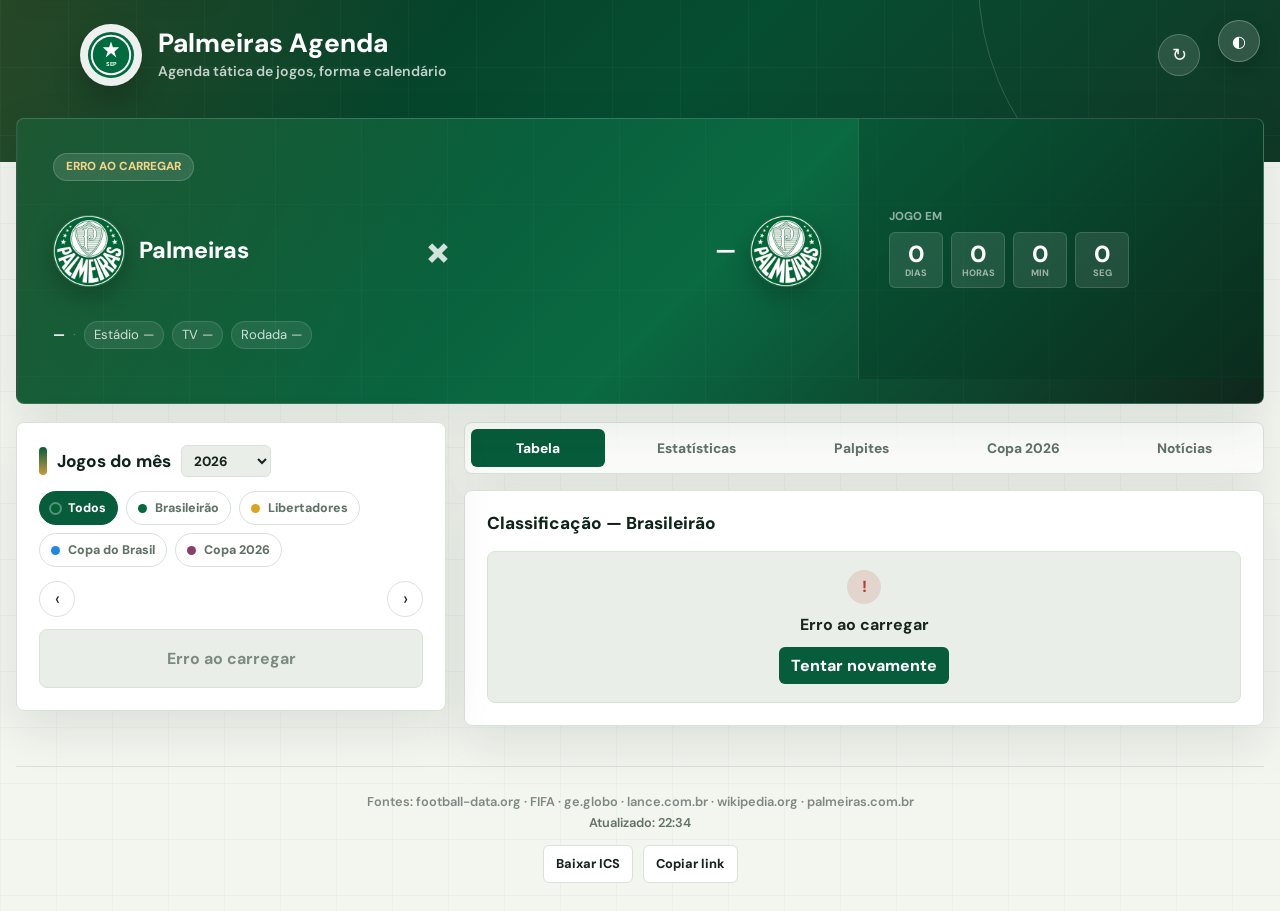
==== commit e206bfd6: "Add World Cup 2026 calendar section" ====
--- a/index.html
+++ b/index.html
@@ -4,7 +4,7 @@
     <meta charset="UTF-8">
     <meta name="viewport" content="width=device-width, initial-scale=1.0">
     <title>Palmeiras Agenda — Jogos, tabela, notícias e calendário</title>
-    <meta name="description" content="Acompanhe o Palmeiras com agenda de jogos, placares, classificação, notícias recentes, palpites e calendário .ics do Verdão.">
+    <meta name="description" content="Acompanhe o Palmeiras e a Copa do Mundo FIFA 2026 com agenda de jogos, placares, classificação, notícias recentes, palpites e calendário .ics.">
     <meta name="theme-color" content="#006437">
     <meta name="color-scheme" content="light dark">
     <meta name="robots" content="index,follow">
@@ -12,7 +12,7 @@
     <meta property="og:type" content="website">
     <meta property="og:site_name" content="Palmeiras Agenda">
     <meta property="og:title" content="Palmeiras Agenda — jogos e próximos desafios do Verdão">
-    <meta property="og:description" content="Jogos, placares, tabela, notícias e calendário do Palmeiras em um só lugar.">
+    <meta property="og:description" content="Jogos, placares, tabela, notícias, calendário do Palmeiras e seção especial da Copa do Mundo 2026.">
     <meta property="og:url" content="https://palmeiras-web.vercel.app/">
     <meta property="og:image" content="https://palmeiras-web.vercel.app/static/favicon.png">
     <meta name="twitter:card" content="summary">
@@ -23,11 +23,11 @@
     <link rel="apple-touch-icon" href="/static/favicon.png">
     <link rel="manifest" href="/manifest.webmanifest">
     <link rel="alternate" type="text/calendar" title="Palmeiras Agenda" href="/api/calendar.ics">
-    <link rel="stylesheet" href="/static/css/styles.css?v=31">
+    <link rel="stylesheet" href="/static/css/styles.css?v=33">
 </head>
 <body>
     <a class="skip-link" href="#main-content">Pular para o conteúdo</a>
-    <button type="button" class="theme-toggle" id="themeToggle" title="Alternar tema" aria-label="Alternar tema claro/escuro">🌙</button>
+    <button type="button" class="theme-toggle" id="themeToggle" title="Alternar tema" aria-label="Alternar tema claro/escuro">◐</button>
 
     <!-- Compact Header -->
     <header class="header">
@@ -43,9 +43,9 @@
             </div>
             <div class="header-text">
                 <h1>Palmeiras Agenda</h1>
-                <div class="subtitle">Jogos, placares e próximos desafios do Verdão</div>
-            </div>
-            <button type="button" id="refreshButton" class="refresh-btn" aria-label="Atualizar dados"><span class="refresh-icon" aria-hidden="true">🔄</span></button>
+                <div class="subtitle">Agenda tática de jogos, forma e calendário</div>
+            </div>
+            <button type="button" id="refreshButton" class="refresh-btn" aria-label="Atualizar dados"><span class="refresh-icon" aria-hidden="true">↻</span></button>
         </div>
     </header>
 
@@ -80,10 +80,10 @@
                 <div class="hero-meta" id="hero-meta-area">
                     <span class="hero-meta-date" id="hero-date-area">—</span>
                     <span class="hero-meta-sep">·</span>
-                    <span class="hero-meta-pill" id="pill-stadium">🏟️ —</span>
-                    <span class="hero-meta-pill" id="pill-broadcast">📺 —</span>
-                    <span class="hero-meta-pill" id="pill-round">🔢 —</span>
-                    <span class="hero-meta-pill" id="pill-stage" style="display:none">🏷️ —</span>
+                    <span class="hero-meta-pill" id="pill-stadium">Estádio —</span>
+                    <span class="hero-meta-pill" id="pill-broadcast">TV —</span>
+                    <span class="hero-meta-pill" id="pill-round">Rodada —</span>
+                    <span class="hero-meta-pill" id="pill-stage" style="display:none">Fase —</span>
                 </div>
             </div>
 
@@ -115,7 +115,7 @@
         <section class="calendar-hub" id="calendar-hub" aria-labelledby="calendar-title">
             <div class="card">
                 <div class="cal-header">
-                    <div class="cal-title" id="calendar-title">📅 Jogos do Mês
+                    <div class="cal-title" id="calendar-title">Jogos do mês
                         <label class="sr-only" for="cal-year-select">Ano do calendário</label>
                         <select id="cal-year-select"></select>
                     </div>
@@ -129,15 +129,19 @@
                     </button>
                     <button type="button" class="comp-legend-item" data-comp="BSA" aria-pressed="false">
                         <span class="comp-legend-dot" style="background:#006B3F" aria-hidden="true"></span>
-                        <span class="comp-legend-label">🇧🇷 Brasileirão</span>
+                        <span class="comp-legend-label">Brasileirão</span>
                     </button>
                     <button type="button" class="comp-legend-item" data-comp="CLI" aria-pressed="false">
                         <span class="comp-legend-dot" style="background:#DAA520" aria-hidden="true"></span>
-                        <span class="comp-legend-label">🏆 Libertadores</span>
+                        <span class="comp-legend-label">Libertadores</span>
                     </button>
                     <button type="button" class="comp-legend-item" data-comp="COPA" aria-pressed="false">
                         <span class="comp-legend-dot" style="background:#1E88E5" aria-hidden="true"></span>
-                        <span class="comp-legend-label">🥇 Copa do Brasil</span>
+                        <span class="comp-legend-label">Copa do Brasil</span>
+                    </button>
+                    <button type="button" class="comp-legend-item" data-comp="WC" aria-pressed="false">
+                        <span class="comp-legend-dot" style="background:#8B3F68" aria-hidden="true"></span>
+                        <span class="comp-legend-label">Copa 2026</span>
                     </button>
                 </div>
                 <div class="calendar-nav">
@@ -155,10 +159,11 @@
         <!-- ============================================ -->
         <div class="main-content">
         <div class="tabs" role="tablist">
-            <button class="tab-btn active" data-tab="classificacao" role="tab" id="tab-classificacao" aria-selected="true" aria-controls="classificacao">📊 Tabela</button>
-            <button class="tab-btn" data-tab="estatisticas" role="tab" id="tab-estatisticas" aria-selected="false" aria-controls="estatisticas">📈 Estatísticas</button>
-            <button class="tab-btn" data-tab="prediction" role="tab" id="tab-prediction" aria-selected="false" aria-controls="prediction">🎯 Palpites</button>
-            <button class="tab-btn" data-tab="news" role="tab" id="tab-news" aria-selected="false" aria-controls="news">📰 Notícias</button>
+            <button class="tab-btn active" data-tab="classificacao" role="tab" id="tab-classificacao" aria-selected="true" aria-controls="classificacao">Tabela</button>
+            <button class="tab-btn" data-tab="estatisticas" role="tab" id="tab-estatisticas" aria-selected="false" aria-controls="estatisticas">Estatísticas</button>
+            <button class="tab-btn" data-tab="prediction" role="tab" id="tab-prediction" aria-selected="false" aria-controls="prediction">Palpites</button>
+            <button class="tab-btn" data-tab="worldcup" role="tab" id="tab-worldcup" aria-selected="false" aria-controls="worldcup">Copa 2026</button>
+            <button class="tab-btn" data-tab="news" role="tab" id="tab-news" aria-selected="false" aria-controls="news">Notícias</button>
         </div>
 
         <!-- ============================================ -->
@@ -169,7 +174,7 @@
         <!-- Classificação -->
         <div id="classificacao" class="tab-content active" role="tabpanel" aria-labelledby="tab-classificacao">
             <div class="card">
-                <div class="card-title">📊 Classificação — Brasileirão</div>
+                <div class="card-title">Classificação — Brasileirão</div>
                 <div id="standings"><div class="empty">Carregando...</div></div>
             </div>
         </div>
@@ -177,7 +182,7 @@
         <!-- Estatísticas -->
         <div id="estatisticas" class="tab-content" role="tabpanel" aria-labelledby="tab-estatisticas" hidden inert>
             <div class="card">
-                <div class="card-title">📈 Estatísticas da Temporada</div>
+                <div class="card-title">Estatísticas da temporada</div>
                 <div id="team-stats"><div class="empty">Carregando...</div></div>
             </div>
         </div>
@@ -185,15 +190,67 @@
         <!-- Palpites -->
         <div id="prediction" class="tab-content" role="tabpanel" aria-labelledby="tab-prediction" hidden inert>
             <div class="card">
-                <div class="card-title">🎯 Palpites do Próximo Jogo</div>
+                <div class="card-title">Palpites do próximo jogo</div>
                 <div id="prediction-content"><div class="empty">Carregando...</div></div>
             </div>
+        </div>
+
+        <!-- Copa do Mundo 2026 -->
+        <div id="worldcup" class="tab-content" role="tabpanel" aria-labelledby="tab-worldcup" hidden inert>
+            <section class="worldcup-shell" aria-labelledby="worldcup-title">
+                <div class="worldcup-hero-panel">
+                    <div>
+                        <div class="worldcup-kicker">FIFA World Cup 2026</div>
+                        <h2 id="worldcup-title">Copa 2026 no Palmeiras Agenda</h2>
+                        <p>Os 104 jogos ficam na agenda mensal e no arquivo .ics, com placares atualizados quando os resultados chegarem ao banco.</p>
+                    </div>
+                    <div class="worldcup-actions">
+                        <button type="button" class="worldcup-action primary" id="worldcupFilterCalendar">Ver calendário</button>
+                        <button type="button" class="worldcup-action" id="worldcupIcsButton">Baixar ICS</button>
+                    </div>
+                </div>
+
+                <div class="worldcup-info-grid" aria-label="Informações da Copa do Mundo 2026">
+                    <div class="worldcup-info-item">
+                        <span>Período</span>
+                        <strong>11 jun - 19 jul</strong>
+                    </div>
+                    <div class="worldcup-info-item">
+                        <span>Jogos</span>
+                        <strong id="worldcup-total">104</strong>
+                    </div>
+                    <div class="worldcup-info-item">
+                        <span>Sedes</span>
+                        <strong>Canadá, México, EUA</strong>
+                    </div>
+                    <div class="worldcup-info-item">
+                        <span>Formato</span>
+                        <strong>48 seleções</strong>
+                    </div>
+                </div>
+
+                <div class="worldcup-board">
+                    <div class="worldcup-board-head">
+                        <div>
+                            <h3>Jogos e resultados</h3>
+                            <p id="worldcup-summary">Carregando jogos da Copa 2026...</p>
+                        </div>
+                        <div class="worldcup-filter-group" aria-label="Filtrar jogos da Copa 2026">
+                            <button type="button" class="worldcup-filter active" data-wc-filter="all" aria-pressed="true">Todos</button>
+                            <button type="button" class="worldcup-filter" data-wc-filter="upcoming" aria-pressed="false">Próximos</button>
+                            <button type="button" class="worldcup-filter" data-wc-filter="finished" aria-pressed="false">Resultados</button>
+                            <button type="button" class="worldcup-filter" data-wc-filter="brazil" aria-pressed="false">Brasil</button>
+                        </div>
+                    </div>
+                    <div id="worldcup-matches"><div class="empty">Carregando...</div></div>
+                </div>
+            </section>
         </div>
 
         <!-- Notícias -->
         <div id="news" class="tab-content" role="tabpanel" aria-labelledby="tab-news" hidden inert>
             <div class="card">
-                <div class="card-title">📰 Notícias Recentes</div>
+                <div class="card-title">Notícias recentes</div>
                 <div id="news-list"><div class="empty">Carregando...</div></div>
             </div>
         </div>
@@ -207,15 +264,15 @@
     <noscript><p style="text-align:center;padding:2rem;color:#666">JavaScript é necessário para exibir os dados do Palmeiras Agenda.</p></noscript>
 
     <footer class="footer">
-        <p>📡 Fontes: football-data.org · ge.globo · lance.com.br · wikipedia.org · palmeiras.com.br</p>
+        <p>Fontes: football-data.org · FIFA · ge.globo · lance.com.br · wikipedia.org · palmeiras.com.br</p>
         <p id="last-updated" class="footer-updated"></p>
         <div class="footer-actions">
-            <button type="button" id="downloadCalendarButton" class="footer-btn">📥 Baixar .ICS</button>
-            <button type="button" id="copyCalendarUrlButton" class="footer-btn">🔗 Copiar Link</button>
+            <button type="button" id="downloadCalendarButton" class="footer-btn">Baixar ICS</button>
+            <button type="button" id="copyCalendarUrlButton" class="footer-btn">Copiar link</button>
         </div>
     </footer>
 
-    <script src="/static/js/config.js?v=16"></script>
-    <script src="/static/js/app.js?v=21"></script>
+    <script src="/static/js/config.js?v=17"></script>
+    <script src="/static/js/app.js?v=23"></script>
 </body>
 </html>
--- a/static/css/styles.css
+++ b/static/css/styles.css
@@ -1,50 +1,104 @@
 :root {
-    --brand: #006B3F;
-    --brand-dark: #004D2C;
-    --brand-light: #E8F5E9;
-    --win: #006B3F;
-    --loss: #9B1C1C;
-    --draw: #555555;
-    --live: #FF1744;
-    --bg: #FAFAFA;
-    --bg-card: #FFFFFF;
-    --text: #1A1A1A;
-    --text-secondary: #666666;
-    --text-muted: #555555;
-    --gold: #FFD700;
-    --shadow: 0 4px 20px rgba(0,107,63,0.1);
-    --shadow-dark: 0 4px 20px rgba(0,0,0,0.15);
-    --radius: 16px;
-
-    /* Competition colors */
-    --comp-bsa: #006B3F;
-    --comp-cli: #DAA520;
-    --comp-copa: #1E88E5;
-    --comp-other: #9E9E9E;
-
-    /* Dark mode defaults (overridden by .dark class) */
-    --bg-dark: #1A1A2E;
-    --bg-card-dark: #16213E;
-    --text-dark: #E8E8E8;
-    --text-secondary-dark: #B0B0B0;
-    --text-muted-dark: #707070;
-    --brand-light-dark: #0F3D2B;
-    --shadow-dark-mode: 0 4px 20px rgba(0,0,0,0.3);
-}
-
-/* Dark theme */
+    color-scheme: light;
+    --brand: #075c3b;
+    --brand-strong: #043522;
+    --brand-bright: #0a7a4a;
+    --brand-soft: #e7f1e9;
+    --gold: #c99a3d;
+    --blue: #2468a8;
+    --red: #b93b36;
+    --draw: #6d746f;
+    --ink: #10231a;
+    --text: #17251d;
+    --text-secondary: #617267;
+    --text-muted: #7d8a82;
+    --bg: #f3f5ef;
+    --bg-card: #ffffff;
+    --bg-soft: #e9efe8;
+    --line: #d9e2d8;
+    --line-strong: #bdcabb;
+    --shadow: 0 18px 50px rgba(6, 53, 31, 0.10);
+    --shadow-tight: 0 10px 28px rgba(6, 53, 31, 0.08);
+    --radius-card: 8px;
+    --radius-control: 6px;
+    --focus: #c99a3d;
+    --win: #0a7a4a;
+    --loss: #b93b36;
+    --live: #d93d37;
+    --comp-bsa: #0a7a4a;
+    --comp-cli: #c99a3d;
+    --comp-copa: #2468a8;
+    --comp-wc: #8b3f68;
+    --comp-other: #858f87;
+}
+
 body.dark {
-    --bg: var(--bg-dark);
-    --bg-card: var(--bg-card-dark);
-    --text: var(--text-dark);
-    --text-secondary: var(--text-secondary-dark);
-    --text-muted: var(--text-muted-dark);
-    --shadow: var(--shadow-dark-mode);
-    --brand-light: var(--brand-light-dark);
-    background: linear-gradient(135deg, #1A1A2E 0%, #16213E 100%);
-}
-
-* { margin: 0; padding: 0; box-sizing: border-box; }
+    color-scheme: dark;
+    --brand: #48b57a;
+    --brand-strong: #06140f;
+    --brand-bright: #65d996;
+    --brand-soft: #10251a;
+    --gold: #d8b560;
+    --blue: #6aa7dc;
+    --red: #ee6b63;
+    --draw: #9ba79e;
+    --ink: #eff6f1;
+    --text: #eaf2ed;
+    --text-secondary: #aec0b5;
+    --text-muted: #8c9b91;
+    --bg: #07110c;
+    --bg-card: #0f1e16;
+    --bg-soft: #13261b;
+    --line: rgba(222, 236, 226, 0.13);
+    --line-strong: rgba(222, 236, 226, 0.24);
+    --shadow: 0 18px 48px rgba(0, 0, 0, 0.32);
+    --shadow-tight: 0 10px 24px rgba(0, 0, 0, 0.26);
+    --comp-wc: #d077a5;
+    background: #07110c;
+}
+
+* {
+    box-sizing: border-box;
+    letter-spacing: 0;
+}
+
+html {
+    min-width: 320px;
+    background: var(--bg);
+}
+
+body {
+    margin: 0;
+    min-height: 100vh;
+    background:
+        linear-gradient(90deg, rgba(7, 92, 59, 0.035) 1px, transparent 1px) 0 0 / 56px 56px,
+        linear-gradient(0deg, rgba(7, 92, 59, 0.03) 1px, transparent 1px) 0 0 / 56px 56px,
+        var(--bg);
+    color: var(--text);
+    font-family: 'DM Sans', -apple-system, BlinkMacSystemFont, "Segoe UI", sans-serif;
+    padding-bottom: 28px;
+    transition: background 0.2s ease, color 0.2s ease;
+}
+
+body.dark {
+    background:
+        linear-gradient(90deg, rgba(101, 217, 150, 0.035) 1px, transparent 1px) 0 0 / 56px 56px,
+        linear-gradient(0deg, rgba(101, 217, 150, 0.028) 1px, transparent 1px) 0 0 / 56px 56px,
+        var(--bg);
+}
+
+button,
+select {
+    font: inherit;
+}
+
+button {
+    touch-action: manipulation;
+}
+
+a {
+    color: inherit;
+}
 
 .sr-only {
     position: absolute;
@@ -60,1453 +114,2014 @@
 
 .skip-link {
     position: fixed;
-    top: 0.75rem;
-    left: 0.75rem;
-    z-index: 2000;
-    transform: translateY(-150%);
-    background: var(--brand-dark);
-    color: white;
-    padding: 0.65rem 0.9rem;
-    border-radius: 8px;
-    font-weight: 700;
+    top: 12px;
+    left: 12px;
+    z-index: 3000;
+    transform: translateY(-160%);
+    border-radius: var(--radius-control);
+    background: var(--ink);
+    color: var(--bg-card);
+    padding: 10px 12px;
+    font-weight: 800;
     text-decoration: none;
-    transition: transform 0.2s ease;
-}
-.skip-link:focus-visible { transform: translateY(0); }
-
-button { font: inherit; }
-
-#main-content:focus { outline: none; }
-
-body {
-    font-family: 'DM Sans', -apple-system, BlinkMacSystemFont, sans-serif;
-    background: var(--bg);
-    color: var(--text);
-    min-height: 100vh;
-    padding-bottom: 2rem;
-    transition: background 0.3s ease, color 0.3s ease;
-}
-
-/* Theme toggle */
+    box-shadow: var(--shadow-tight);
+    transition: transform 0.16s ease;
+}
+
+.skip-link:focus-visible {
+    transform: translateY(0);
+}
+
+:focus-visible {
+    outline: 3px solid var(--focus);
+    outline-offset: 3px;
+}
+
+#main-content:focus {
+    outline: none;
+}
+
 .theme-toggle {
     position: fixed;
-    top: 1rem;
-    right: 1rem;
-    z-index: 1000;
-    background: rgba(255,255,255,0.15);
-    border: 1px solid rgba(255,255,255,0.3);
+    top: 20px;
+    right: 20px;
+    z-index: 1100;
+    width: 42px;
+    height: 42px;
     border-radius: 50%;
-    width: 44px;
-    height: 44px;
+    border: 1px solid rgba(255, 255, 255, 0.28);
+    background: rgba(255, 255, 255, 0.14);
+    color: #fff;
+    display: grid;
+    place-items: center;
     cursor: pointer;
-    font-size: 1.2rem;
+    backdrop-filter: blur(12px);
+    box-shadow: 0 8px 20px rgba(0, 0, 0, 0.18);
+    transition: transform 0.16s ease, background 0.16s ease;
+}
+
+.theme-toggle:hover {
+    transform: translateY(-1px);
+    background: rgba(255, 255, 255, 0.22);
+}
+
+body.dark .theme-toggle {
+    background: rgba(0, 0, 0, 0.34);
+    border-color: rgba(255, 255, 255, 0.16);
+}
+
+.header {
+    position: relative;
+    overflow: hidden;
+    min-height: 162px;
+    padding: 24px 80px 64px;
+    background:
+        linear-gradient(115deg, rgba(201, 154, 61, 0.18), transparent 34%),
+        linear-gradient(135deg, var(--brand-strong) 0%, #064e31 54%, #113726 100%);
+    color: white;
+}
+
+.header::before,
+.header::after {
+    content: "";
+    position: absolute;
+    pointer-events: none;
+}
+
+.header::before {
+    inset: 0;
+    background:
+        linear-gradient(90deg, rgba(255, 255, 255, 0.08) 1px, transparent 1px) 0 0 / 68px 68px,
+        linear-gradient(0deg, rgba(255, 255, 255, 0.07) 1px, transparent 1px) 0 0 / 68px 68px;
+    opacity: 0.42;
+}
+
+.header::after {
+    width: 520px;
+    height: 520px;
+    right: -220px;
+    top: -280px;
+    border: 1px solid rgba(255, 255, 255, 0.16);
+    border-radius: 50%;
+}
+
+.header-content {
+    position: relative;
+    z-index: 1;
+    max-width: 1280px;
+    margin: 0 auto;
     display: flex;
     align-items: center;
-    justify-content: center;
-    transition: all 0.3s ease;
-    backdrop-filter: blur(8px);
-}
-.theme-toggle:hover {
-    background: rgba(255,255,255,0.25);
-    transform: scale(1.1);
-}
-body.dark .theme-toggle {
-    background: rgba(0,0,0,0.3);
-    border-color: rgba(255,255,255,0.15);
-}
-
-/* Header */
-.header {
-    background: linear-gradient(135deg, var(--brand), var(--brand-dark));
-    padding: 1.5rem 1.5rem 2rem;
-    text-align: center;
-}
-.header-content { display: inline-flex; align-items: center; gap: 1rem; text-align: left; }
+    gap: 16px;
+}
+
 .logo {
-    width: 80px; height: 80px;
-    background: white; border-radius: 50%;
-    display: flex; align-items: center; justify-content: center;
-    box-shadow: 0 4px 15px rgba(0,0,0,0.2);
-}
-.header-text h1 { font-size: 1.5rem; color: white; font-weight: 800; letter-spacing: -0.02em; }
-.header-text .subtitle { color: rgba(255,255,255,0.8); font-size: 0.8rem; }
+    width: 62px;
+    height: 62px;
+    flex: 0 0 auto;
+    border-radius: 50%;
+    background: rgba(255, 255, 255, 0.92);
+    display: grid;
+    place-items: center;
+    box-shadow: 0 14px 30px rgba(0, 0, 0, 0.22);
+}
+
+.logo svg {
+    width: 48px;
+    height: 48px;
+    display: block;
+}
+
+.header-text h1 {
+    margin: 0;
+    font-size: 1.65rem;
+    line-height: 1;
+    font-weight: 800;
+}
+
+.subtitle {
+    margin-top: 6px;
+    color: rgba(255, 255, 255, 0.75);
+    font-size: 0.88rem;
+    font-weight: 600;
+}
+
 .refresh-btn {
-    background: rgba(255,255,255,0.15);
-    border: 1px solid rgba(255,255,255,0.2);
-    border-radius: 8px;
-    padding: 0.35rem 0.6rem;
+    margin-left: auto;
+    width: 42px;
+    height: 42px;
+    border: 1px solid rgba(255, 255, 255, 0.22);
+    border-radius: 50%;
+    background: rgba(255, 255, 255, 0.12);
+    color: #fff;
+    display: grid;
+    place-items: center;
     cursor: pointer;
-    font-size: 0.9rem;
-    transition: all 0.2s ease;
-    margin-left: auto;
-}
-.refresh-btn:hover { background: rgba(255,255,255,0.15); }
-.refresh-btn:hover .refresh-icon { animation: spin-once 0.4s ease; display: inline-block; }
-
-.container { max-width: 900px; margin: -1.5rem auto 0; padding: 0 1rem; }
-
-/* Default (mobile): single column */
-.main-layout {
-    display: contents; /* Let children flow normally on mobile */
-}
-
-.main-content {
-    display: block;
-}
-
-/* ============================================
-   HERO — Next match + Countdown + Form
-   ============================================ */
+    transition: transform 0.16s ease, background 0.16s ease;
+}
+
+.refresh-btn:hover {
+    transform: translateY(-1px);
+    background: rgba(255, 255, 255, 0.2);
+}
+
+.refresh-btn:hover .refresh-icon {
+    animation: spin-once 0.45s ease;
+}
+
+.refresh-icon {
+    display: inline-block;
+    font-size: 1.15rem;
+    line-height: 1;
+}
+
+@keyframes spin-once {
+    to { transform: rotate(360deg); }
+}
+
+.container {
+    width: min(1280px, calc(100% - 32px));
+    margin: -44px auto 0;
+    position: relative;
+    z-index: 2;
+}
+
+.hero-hub,
+.card,
+.tabs,
+.calendar-hub > .card {
+    box-shadow: var(--shadow);
+}
+
 .hero-hub {
-    background: linear-gradient(145deg, #006B3F 0%, #003D22 60%, #00261A 100%);
-    border-radius: var(--radius);
+    position: relative;
+    overflow: hidden;
+    display: grid;
+    grid-template-columns: minmax(0, 1.35fr) minmax(300px, 0.65fr);
+    min-height: 286px;
+    margin-bottom: 18px;
+    border: 1px solid rgba(255, 255, 255, 0.16);
+    border-radius: var(--radius-card);
+    background:
+        linear-gradient(120deg, rgba(201, 154, 61, 0.12), transparent 38%),
+        linear-gradient(135deg, #064e31 0%, #0a6a42 55%, #10261c 100%);
     color: white;
-    margin-bottom: 0.75rem;
-    box-shadow: 0 8px 32px rgba(0,60,30,0.35);
-    overflow: hidden;
+}
+
+.hero-hub::before {
+    content: "";
+    position: absolute;
+    inset: 0;
+    background:
+        linear-gradient(90deg, rgba(255, 255, 255, 0.09) 1px, transparent 1px) 0 0 / 86px 86px,
+        linear-gradient(0deg, rgba(255, 255, 255, 0.07) 1px, transparent 1px) 0 0 / 86px 86px;
+    opacity: 0.32;
+    pointer-events: none;
+}
+
+.hero-hub > * {
     position: relative;
-}
-/* Subtle texture overlay */
-.hero-hub::before {
-    content: '';
-    position: absolute; inset: 0;
-    background: radial-gradient(circle at 30% 20%, rgba(255,255,255,0.06) 0%, transparent 60%),
-                radial-gradient(circle at 80% 80%, rgba(255,255,255,0.03) 0%, transparent 50%);
-    pointer-events: none;
-    z-index: 0;
-}
-.hero-hub > * { position: relative; z-index: 1; }
-
-/* Match Card */
+    z-index: 1;
+}
+
 .hero-card {
-    padding: 1.75rem 1.5rem 1rem;
-    text-align: center;
-}
+    grid-column: 1;
+    grid-row: 1;
+    padding: 34px 36px 30px;
+    display: flex;
+    flex-direction: column;
+    justify-content: space-between;
+    align-items: stretch;
+    gap: 22px;
+}
+
 .hero-card.live {
     box-shadow: inset 0 0 0 3px var(--live);
-    animation: livePulse 2s ease-in-out infinite;
-    background: linear-gradient(135deg, rgba(255,23,68,0.08) 0%, transparent 50%);
-}
-@keyframes livePulse {
-    0%, 100% { box-shadow: inset 0 0 0 3px var(--live); }
-    50% { box-shadow: inset 0 0 0 5px var(--live), 0 0 24px rgba(255,23,68,0.25); }
 }
 
 .hero-comp {
+    align-self: flex-start;
+    width: fit-content;
+    max-width: 100%;
+    border: 1px solid rgba(255, 255, 255, 0.18);
+    border-radius: 999px;
+    background: rgba(255, 255, 255, 0.12);
+    color: #f1d588;
+    padding: 7px 12px;
+    font-size: 0.73rem;
+    line-height: 1;
+    font-weight: 800;
+    text-transform: uppercase;
+}
+
+.live-dot {
     display: inline-block;
-    background: rgba(255,255,255,0.15);
-    padding: 0.25rem 0.9rem; border-radius: 20px;
-    font-size: 0.75rem; font-weight: 700;
-    letter-spacing: 0.04em; text-transform: uppercase;
-    margin-bottom: 1.25rem;
-}
-.hero-teams { display: flex; justify-content: space-around; align-items: center; }
-.hero-team { flex: 1; text-align: center; }
-.hero-team img { width: 64px; height: 64px; object-fit: contain; filter: drop-shadow(0 2px 8px rgba(0,0,0,0.2)); }
-.hero-team-name { font-size: 1rem; font-weight: 700; margin-top: 0.6rem; letter-spacing: -0.01em; }
-.hero-center-score { display: flex; flex-direction: column; align-items: center; gap: 0.3rem; min-width: 70px; }
-.hero-vs { font-size: 1.6rem; font-weight: 800; opacity: 0.6; }
+    width: 7px;
+    height: 7px;
+    margin-right: 7px;
+    border-radius: 50%;
+    background: var(--live);
+    box-shadow: 0 0 0 4px rgba(217, 61, 55, 0.18);
+    vertical-align: 1px;
+    animation: dotPulse 1.4s ease-in-out infinite;
+}
+
+@keyframes dotPulse {
+    0%, 100% { opacity: 1; transform: scale(1); }
+    50% { opacity: 0.55; transform: scale(1.22); }
+}
+
+.hero-teams {
+    display: grid;
+    grid-template-columns: minmax(0, 1fr) 112px minmax(0, 1fr);
+    align-items: center;
+    gap: 22px;
+}
+
+.hero-team {
+    min-width: 0;
+    display: flex;
+    align-items: center;
+    gap: 14px;
+}
+
+.hero-team:last-child {
+    flex-direction: row-reverse;
+}
+
+.hero-team img {
+    width: 72px;
+    height: 72px;
+    flex: 0 0 auto;
+    object-fit: contain;
+    filter: drop-shadow(0 10px 12px rgba(0, 0, 0, 0.22));
+}
+
+.hero-team-name {
+    min-width: 0;
+    color: #fff;
+    font-size: 1.45rem;
+    line-height: 1.05;
+    font-weight: 800;
+    overflow-wrap: normal;
+    word-break: normal;
+}
+
+.hero-center-score {
+    justify-self: center;
+    min-width: 96px;
+    display: grid;
+    place-items: center;
+    gap: 6px;
+}
+
+.hero-vs {
+    color: rgba(255, 255, 255, 0.82);
+    font-size: 3rem;
+    line-height: 1;
+    font-weight: 800;
+}
+
 .hero-score {
-    font-size: 3rem; font-weight: 800; letter-spacing: 0.08em;
-    font-variant-numeric: tabular-nums; line-height: 1;
-}
-.hero-score.live-score { animation: scorePulse 3s ease-in-out infinite; }
-.hero-score .score-sep { opacity: 0.5; margin: 0 0.1em; }
+    color: #fff;
+    font-size: 3.25rem;
+    line-height: 1;
+    font-weight: 800;
+    font-variant-numeric: tabular-nums;
+    white-space: nowrap;
+}
+
+.hero-score .score-sep {
+    color: rgba(255, 255, 255, 0.52);
+}
+
+.hero-score.live-score {
+    animation: scorePulse 2.8s ease-in-out infinite;
+}
+
 @keyframes scorePulse {
     0%, 100% { opacity: 1; }
-    50% { opacity: 0.85; text-shadow: 0 0 20px rgba(255,255,255,0.3); }
-}
-.hero-minute {
-    display: inline-block; background: rgba(255,255,255,0.18);
-    padding: 0.2rem 0.7rem; border-radius: 10px;
-    font-size: 0.8rem; font-weight: 700;
-}
-.hero-ht { font-size: 0.7rem; opacity: 0.55; margin-top: 0.15rem; }
-
-/* Meta row — date + pills in one line */
+    50% { opacity: 0.86; }
+}
+
+.hero-minute,
+.hero-ht {
+    border-radius: 999px;
+    background: rgba(255, 255, 255, 0.13);
+    padding: 4px 10px;
+    color: #f6d889;
+    font-size: 0.72rem;
+    font-weight: 800;
+}
+
+.hero-ht {
+    color: rgba(255, 255, 255, 0.72);
+}
+
 .hero-meta {
-    display: flex; flex-wrap: wrap; align-items: center;
-    justify-content: center; gap: 0.4rem;
-    margin-top: 1.25rem; padding-top: 0.85rem;
-    border-top: 1px solid rgba(255,255,255,0.1);
+    display: flex;
+    flex-wrap: wrap;
+    align-items: center;
+    gap: 8px;
+    color: rgba(255, 255, 255, 0.8);
+    font-size: 0.82rem;
+    line-height: 1.25;
+}
+
+.hero-meta-date {
+    color: #fff;
+    font-weight: 800;
+}
+
+.hero-meta-sep {
+    opacity: 0.36;
+}
+
+.hero-meta-pill {
+    border: 1px solid rgba(255, 255, 255, 0.13);
+    border-radius: 999px;
+    background: rgba(255, 255, 255, 0.08);
+    padding: 5px 9px;
+    color: rgba(255, 255, 255, 0.78);
+    white-space: nowrap;
+}
+
+.hero-bottom {
+    grid-column: 2;
+    grid-row: 1;
+    border-left: 1px solid rgba(255, 255, 255, 0.12);
+    background: rgba(4, 53, 34, 0.34);
+    display: flex;
+    flex-direction: column;
+    justify-content: center;
+    gap: 26px;
+    padding: 30px;
+}
+
+.hero-countdown {
+    text-align: left;
+}
+
+.countdown-label,
+.form-label {
+    margin-bottom: 10px;
+    color: rgba(255, 255, 255, 0.56);
+    font-size: 0.72rem;
+    line-height: 1;
+    font-weight: 800;
+    text-transform: uppercase;
+}
+
+.countdown-digits {
+    display: flex;
+    align-items: stretch;
+    gap: 8px;
+}
+
+.cd-unit {
+    min-width: 54px;
+    border: 1px solid rgba(255, 255, 255, 0.14);
+    border-radius: var(--radius-control);
+    background: rgba(255, 255, 255, 0.1);
+    padding: 10px 8px 8px;
+    display: grid;
+    justify-items: center;
+    gap: 3px;
+}
+
+.cd-val {
+    color: #fff;
+    font-size: 1.45rem;
+    line-height: 1;
+    font-weight: 800;
+    font-variant-numeric: tabular-nums;
+}
+
+.cd-lbl {
+    color: rgba(255, 255, 255, 0.55);
+    font-size: 0.58rem;
+    line-height: 1;
+    font-weight: 800;
+    text-transform: uppercase;
+}
+
+.cd-sep {
+    display: none;
+}
+
+.form-widget {
+    border-top: 1px solid rgba(255, 255, 255, 0.12);
+    padding-top: 22px;
+    display: flex;
+    flex-direction: column;
+    gap: 10px;
+}
+
+.form-dots,
+.form-guide {
+    display: flex;
+    flex-wrap: wrap;
+    gap: 7px;
+}
+
+.form-dot,
+.form-badge {
+    width: 34px;
+    height: 34px;
+    border-radius: var(--radius-control);
+    display: inline-grid;
+    place-items: center;
     font-size: 0.78rem;
-}
-.hero-meta-date { font-weight: 600; white-space: nowrap; }
-.hero-meta-sep { opacity: 0.3; font-weight: 300; }
-.hero-meta-pill {
-    background: rgba(255,255,255,0.1);
-    padding: 0.2rem 0.55rem; border-radius: 10px;
-    white-space: nowrap; font-size: 0.72rem;
-}
-
-/* Live dot */
-.live-dot {
-    display: inline-block; width: 7px; height: 7px;
-    background: var(--live); border-radius: 50%;
-    margin-right: 5px; animation: dotPulse 1.5s ease-in-out infinite;
-    vertical-align: middle;
-}
-@keyframes dotPulse {
-    0%, 100% { opacity: 1; transform: scale(1); }
-    50% { opacity: 0.4; transform: scale(1.4); }
-}
-
-/* Bottom bar */
-.hero-bottom {
-    display: flex; align-items: center; justify-content: center;
-    gap: 1.5rem;
-    padding: 0.6rem 1.5rem 0.8rem;
-    background: rgba(0,0,0,0.15);
-    border-top: 1px solid rgba(255,255,255,0.06);
-}
-
-/* Countdown */
-.hero-countdown { text-align: center; }
-.countdown-label {
-    font-size: 0.6rem; font-weight: 700;
-    text-transform: uppercase; letter-spacing: 0.12em;
-    opacity: 0.5; margin-bottom: 0.25rem;
-}
-.countdown-digits {
-    display: flex; align-items: center; justify-content: center; gap: 0.15rem;
-}
-.cd-unit { display: flex; flex-direction: column; align-items: center; min-width: 36px; }
-.cd-val {
-    font-size: 1.2rem; font-weight: 800;
-    font-variant-numeric: tabular-nums; line-height: 1;
-}
-.cd-lbl { font-size: 0.5rem; text-transform: uppercase; letter-spacing: 0.06em; opacity: 0.4; margin-top: 1px; }
-.cd-sep { font-size: 1rem; font-weight: 700; opacity: 0.25; align-self: flex-start; padding-top: 0.1rem; }
-
-/* Form Widget */
-.form-widget {
-    display: flex; align-items: center; gap: 0.5rem;
-    padding-left: 1.25rem;
-    border-left: 1px solid rgba(255,255,255,0.1);
-}
-.form-label {
-    font-size: 0.6rem; font-weight: 700;
-    text-transform: uppercase; letter-spacing: 0.06em;
-    opacity: 0.45;
-}
-.form-dots { display: flex; gap: 0.3rem; }
-.form-dot {
-    display: inline-flex; align-items: center; justify-content: center;
-    width: 26px; height: 26px; border-radius: 6px;
-    font-size: 0.65rem; font-weight: 800;
-    letter-spacing: 0.02em;
-}
-.form-dot.win { background: rgba(255,255,255,0.15); color: #4ade80; box-shadow: inset 0 0 0 1.5px rgba(74,222,128,0.35); }
-.form-dot.loss { background: rgba(255,255,255,0.15); color: #f87171; box-shadow: inset 0 0 0 1.5px rgba(248,113,113,0.35); }
-.form-dot.draw { background: rgba(255,255,255,0.1); color: rgba(255,255,255,0.5); box-shadow: inset 0 0 0 1.5px rgba(255,255,255,0.15); }
-
-/* ============================================
-   COMPETITION LEGEND (inside Próximos tab)
-   ============================================ */
+    line-height: 1;
+    font-weight: 800;
+}
+
+.form-dot.win,
+.form-badge.win {
+    color: var(--win);
+    background: rgba(10, 122, 74, 0.14);
+}
+
+.form-dot.loss,
+.form-badge.loss {
+    color: var(--loss);
+    background: rgba(185, 59, 54, 0.14);
+}
+
+.form-dot.draw,
+.form-badge.draw {
+    color: var(--draw);
+    background: rgba(109, 116, 111, 0.14);
+}
+
+.hero-bottom .form-dot {
+    border: 1px solid rgba(255, 255, 255, 0.12);
+    background: rgba(255, 255, 255, 0.08);
+}
+
+.hero-bottom .form-dot.win {
+    color: #65d996;
+    background: rgba(101, 217, 150, 0.12);
+}
+
+.hero-bottom .form-dot.loss {
+    color: #ff7a72;
+    background: rgba(255, 122, 114, 0.12);
+}
+
+.hero-bottom .form-dot.draw {
+    color: rgba(255, 255, 255, 0.68);
+    background: rgba(255, 255, 255, 0.08);
+}
+
+.main-layout {
+    display: grid;
+    grid-template-columns: minmax(360px, 430px) minmax(0, 1fr);
+    gap: 18px;
+    align-items: start;
+}
+
+.calendar-hub {
+    position: sticky;
+    top: 16px;
+}
+
+.main-content {
+    min-width: 0;
+}
+
+.card {
+    margin-bottom: 16px;
+    border: 1px solid var(--line);
+    border-radius: var(--radius-card);
+    background: var(--bg-card);
+    padding: 22px;
+}
+
+.card-title {
+    margin-bottom: 16px;
+    color: var(--ink);
+    font-size: 1.08rem;
+    line-height: 1.25;
+    font-weight: 800;
+}
+
+.tabs {
+    display: flex;
+    gap: 8px;
+    margin-bottom: 16px;
+    border: 1px solid var(--line);
+    border-radius: var(--radius-card);
+    background: rgba(255, 255, 255, 0.72);
+    padding: 6px;
+    overflow-x: auto;
+    scrollbar-width: none;
+}
+
+body.dark .tabs {
+    background: rgba(15, 30, 22, 0.78);
+}
+
+.tabs::-webkit-scrollbar {
+    display: none;
+}
+
+.tab-btn {
+    min-height: 38px;
+    flex: 1 0 max-content;
+    border: 0;
+    border-radius: var(--radius-control);
+    background: transparent;
+    color: var(--text-secondary);
+    padding: 8px 14px;
+    cursor: pointer;
+    font-size: 0.86rem;
+    font-weight: 800;
+    transition: background 0.16s ease, color 0.16s ease, transform 0.16s ease;
+}
+
+.tab-btn:hover {
+    background: var(--brand-soft);
+    color: var(--ink);
+}
+
+.tab-btn.active {
+    background: var(--brand);
+    color: #fff;
+}
+
+.tab-btn:active {
+    transform: scale(0.98);
+}
+
+.tab-content[hidden] {
+    display: none;
+}
+
+.tab-content.active {
+    display: block;
+}
+
 .comp-legend {
     display: flex;
-    gap: 0.4rem;
     flex-wrap: wrap;
-    margin-bottom: 1rem;
-    padding: 0.6rem 0.75rem;
-    background: var(--bg);
-    border-radius: 12px;
-    border: 1px solid rgba(0,0,0,0.06);
-    box-shadow: inset 0 1px 2px rgba(0,0,0,0.03);
-}
+    gap: 8px;
+    margin-bottom: 14px;
+}
+
 .comp-legend-item {
-    display: flex;
+    min-height: 34px;
+    display: inline-flex;
     align-items: center;
-    gap: 0.4rem;
-    padding: 0.35rem 0.75rem;
-    border-radius: 22px;
-    cursor: pointer;
-    transition: all 0.22s ease;
-    border: 1.5px solid rgba(0,0,0,0.08);
-    font-size: 0.78rem;
-    font-weight: 600;
+    gap: 8px;
+    border: 1px solid var(--line);
+    border-radius: 999px;
     background: var(--bg-card);
     color: var(--text-secondary);
-    appearance: none;
-    -webkit-appearance: none;
-}
+    padding: 7px 11px;
+    cursor: pointer;
+    font-size: 0.78rem;
+    line-height: 1;
+    font-weight: 800;
+    transition: transform 0.16s ease, background 0.16s ease, border-color 0.16s ease, color 0.16s ease;
+}
+
 .comp-legend-item:hover {
-    background: var(--brand-light);
+    transform: translateY(-1px);
+    border-color: var(--line-strong);
+    color: var(--ink);
+}
+
+.comp-legend-item.active {
     border-color: var(--brand);
-    transform: translateY(-1px);
-    box-shadow: 0 2px 8px rgba(0,107,63,0.12);
-}
-.comp-legend-item.active {
     background: var(--brand);
-    color: white;
-    border-color: var(--brand);
-    box-shadow: 0 2px 10px rgba(0,107,63,0.3), 0 1px 2px rgba(0,0,0,0.1);
-    transform: translateY(-1px);
-}
-.comp-legend-item.active .comp-legend-label { color: white; }
+    color: #fff;
+}
+
 .comp-legend-dot {
     width: 9px;
     height: 9px;
+    flex: 0 0 auto;
     border-radius: 50%;
-    flex-shrink: 0;
-    box-shadow: 0 1px 3px rgba(0,0,0,0.2);
-    border: 1px solid rgba(255,255,255,0.3);
-}
+    box-shadow: 0 0 0 2px rgba(255, 255, 255, 0.32);
+}
+
 .comp-legend-label {
+    color: inherit;
+}
+
+.cal-header {
+    display: flex;
+    align-items: center;
+    justify-content: space-between;
+    gap: 12px;
+    margin-bottom: 14px;
+}
+
+.cal-title {
+    color: var(--ink);
+    font-size: 1.08rem;
+    line-height: 1.2;
+    font-weight: 800;
+    display: flex;
+    align-items: center;
+    gap: 10px;
+}
+
+.cal-title::before {
+    content: "";
+    width: 8px;
+    height: 28px;
+    border-radius: 999px;
+    background: linear-gradient(var(--brand), var(--gold));
+}
+
+.cal-title select {
+    min-height: 32px;
+    border: 1px solid var(--line);
+    border-radius: var(--radius-control);
+    background: var(--bg-soft);
+    color: var(--text);
+    padding: 4px 26px 4px 8px;
+    cursor: pointer;
+    font-size: 0.84rem;
+    font-weight: 800;
+}
+
+.calendar-nav {
+    display: grid;
+    grid-template-columns: 36px 1fr 36px;
+    align-items: center;
+    gap: 10px;
+    margin-bottom: 12px;
+}
+
+.calendar-nav span {
+    color: var(--ink);
+    text-align: center;
+    font-size: 0.98rem;
+    font-weight: 800;
+}
+
+.cal-nav-btn {
+    width: 36px;
+    height: 36px;
+    border: 1px solid var(--line);
+    border-radius: 50%;
+    background: var(--bg-card);
+    color: var(--text);
+    display: grid;
+    place-items: center;
+    cursor: pointer;
+    font-size: 1.15rem;
+    line-height: 1;
+    transition: background 0.16s ease, transform 0.16s ease;
+}
+
+.cal-nav-btn:hover {
+    background: var(--brand-soft);
+}
+
+.cal-nav-btn:active {
+    transform: scale(0.94);
+}
+
+.calendar-grid {
+    display: grid;
+    grid-template-columns: repeat(7, minmax(0, 1fr));
+    gap: 5px;
+    width: 100%;
+}
+
+.calendar-grid > .empty {
+    grid-column: 1 / -1;
+}
+
+.cal-head {
+    color: var(--text-muted);
+    text-align: center;
+    font-size: 0.66rem;
+    font-weight: 800;
+    text-transform: uppercase;
+}
+
+.cal-day {
+    aspect-ratio: 1;
+    min-width: 0;
+    border: 1px solid transparent;
+    border-radius: var(--radius-control);
+    background: transparent;
+    color: var(--text);
+    display: flex;
+    flex-direction: column;
+    align-items: center;
+    justify-content: flex-start;
+    gap: 4px;
+    padding: 7px 3px 5px;
+    cursor: pointer;
+    transition: background 0.16s ease, border-color 0.16s ease, transform 0.16s ease;
+    position: relative;
+}
+
+.cal-day:not(.other-month):hover {
+    background: var(--brand-soft);
+    border-color: var(--line);
+}
+
+.cal-day:active {
+    transform: scale(0.96);
+}
+
+.cal-day.other-month {
+    pointer-events: none;
+    opacity: 0.2;
+}
+
+.cal-day.today {
+    border-color: var(--gold);
+    background: rgba(201, 154, 61, 0.12);
+}
+
+.cal-day.has-match {
+    background: var(--bg-soft);
+}
+
+.cal-day.selected {
+    border-color: var(--brand);
+    background: var(--brand);
+    color: #fff;
+}
+
+.cal-day.is-live {
+    box-shadow: inset 0 0 0 2px rgba(217, 61, 55, 0.7);
+}
+
+.cal-day-num {
+    font-size: 0.76rem;
+    line-height: 1;
+    font-weight: 800;
+}
+
+.cal-dots {
+    display: flex;
+    justify-content: center;
+    align-items: center;
+    gap: 3px;
+    min-height: 7px;
+}
+
+.cal-dot {
+    width: 6px;
+    height: 6px;
+    border-radius: 50%;
+}
+
+.cal-dot.bsa,
+.cal-match.bsa,
+.cal-match-comp.bsa {
+    --comp-color: var(--comp-bsa);
+}
+
+.cal-dot.cli,
+.cal-match.cli,
+.cal-match-comp.cli {
+    --comp-color: var(--comp-cli);
+}
+
+.cal-dot.copa,
+.cal-match.copa,
+.cal-match-comp.copa {
+    --comp-color: var(--comp-copa);
+}
+
+.cal-dot.wc,
+.cal-match.wc,
+.cal-match-comp.wc {
+    --comp-color: var(--comp-wc);
+}
+
+.cal-dot.other,
+.cal-match.other,
+.cal-match-comp.other {
+    --comp-color: var(--comp-other);
+}
+
+.cal-dot {
+    background: var(--comp-color, var(--comp-other));
+}
+
+.cal-overflow {
+    color: var(--text-muted);
+    font-size: 0.58rem;
+    line-height: 1;
+    font-weight: 800;
+}
+
+.cal-day.selected .cal-overflow {
+    color: rgba(255, 255, 255, 0.76);
+}
+
+.cal-score {
+    max-width: 100%;
+    border-radius: 999px;
+    padding: 2px 5px;
+    color: var(--brand);
+    background: rgba(10, 122, 74, 0.13);
+    font-size: 0.58rem;
+    line-height: 1.1;
+    font-weight: 800;
+    white-space: nowrap;
+    overflow: hidden;
+    text-overflow: ellipsis;
+}
+
+.cal-score.win {
+    color: var(--win);
+    background: rgba(10, 122, 74, 0.14);
+}
+
+.cal-score.loss {
+    color: var(--loss);
+    background: rgba(185, 59, 54, 0.14);
+}
+
+.cal-score.draw {
+    color: var(--draw);
+    background: rgba(109, 116, 111, 0.14);
+}
+
+.cal-score.neutral {
+    color: var(--comp-wc);
+    background: rgba(139, 63, 104, 0.14);
+}
+
+.cal-score.live {
+    color: var(--live);
+    background: rgba(217, 61, 55, 0.16);
+}
+
+.cal-day.selected .cal-score {
+    color: #fff;
+    background: rgba(255, 255, 255, 0.16);
+}
+
+.cal-expanded {
+    margin-top: 12px;
+    border: 1px solid var(--line);
+    border-radius: var(--radius-card);
+    background: var(--bg-soft);
+    overflow: hidden;
+}
+
+.cal-expanded-header {
+    padding: 12px 14px 8px;
+    color: var(--text-muted);
+    font-size: 0.76rem;
+    font-weight: 800;
+}
+
+.cal-match {
+    display: grid;
+    grid-template-columns: 46px 86px minmax(0, 1fr) 68px;
+    align-items: center;
+    gap: 8px;
+    border-top: 1px solid var(--line);
+    padding: 12px 14px;
+    background: var(--bg-card);
+    border-left: 4px solid var(--comp-color, var(--comp-other));
+}
+
+.cal-match-time {
+    color: var(--ink);
+    font-size: 0.82rem;
+    font-weight: 800;
+    font-variant-numeric: tabular-nums;
+}
+
+.cal-match-comp {
+    color: var(--comp-color, var(--text-secondary));
+    font-size: 0.68rem;
+    line-height: 1.1;
+    font-weight: 800;
+}
+
+.cal-match-teams {
+    min-width: 0;
+    display: flex;
+    align-items: center;
+    gap: 6px;
+    color: var(--text);
+    font-size: 0.78rem;
+    font-weight: 700;
+}
+
+.cal-match-team-name {
+    min-width: 0;
+    overflow: hidden;
+    text-overflow: ellipsis;
+    white-space: nowrap;
+}
+
+.cal-match-vs {
+    color: var(--text-muted);
+    flex: 0 0 auto;
+}
+
+.cal-match-crest {
+    width: 22px;
+    height: 22px;
+    flex: 0 0 auto;
+    object-fit: contain;
+}
+
+.cal-match-score {
+    margin-left: auto;
+    color: var(--ink);
+    font-weight: 800;
+    white-space: nowrap;
+}
+
+.cal-match-status {
+    justify-self: end;
+    border-radius: 999px;
+    background: var(--bg-soft);
     color: var(--text-secondary);
-    transition: color 0.2s;
-    letter-spacing: 0.01em;
-}
-.comp-legend-item.active .comp-legend-label {
-    color: rgba(255,255,255,0.95);
-}
-
-/* Dark mode overrides */
-body.dark .comp-legend {
-    border-color: rgba(255,255,255,0.1);
-    box-shadow: inset 0 1px 2px rgba(0,0,0,0.2);
-}
-
-/* Dark mode hub overrides */
-body.dark .hero-hub {
-    box-shadow: 0 8px 32px rgba(0,0,0,0.4);
-}
-body.dark .form-dot.win { color: #86efac; box-shadow: inset 0 0 0 2px rgba(134,239,172,0.5); }
-body.dark .form-dot.loss { color: #fca5a5; box-shadow: inset 0 0 0 2px rgba(252,165,165,0.4); }
-body.dark .form-dot.draw { color: rgba(255,255,255,0.6); box-shadow: inset 0 0 0 2px rgba(255,255,255,0.15); }
-
-/* Mobile overrides for Hub */
-/* Tabs */
-.info-icon { font-size: 1.3rem; }
-.info-label { font-size: 0.7rem; color: var(--text-muted); text-transform: uppercase; }
-.info-value { font-size: 0.9rem; font-weight: 600; }
-
-/* Cards */
-.card {
-    background: var(--bg-card); border-radius: var(--radius);
-    padding: 1.5rem; margin-bottom: 1rem; box-shadow: var(--shadow);
-    transition: background 0.3s ease, box-shadow 0.3s ease;
-}
-.card-title {
-    color: var(--brand); font-size: 1.1rem; font-weight: 700;
-    margin-bottom: 1rem; display: flex; align-items: center; gap: 0.5rem;
-}
-
-/* Tabs */
-.tabs { display: flex; gap: 0.5rem; margin-bottom: 1rem; flex-wrap: wrap; }
-.tab-btn {
-    padding: 0.6rem 1rem; background: var(--bg-card); border: none;
-    border-radius: 8px; color: var(--text-secondary); cursor: pointer;
-    font-size: 0.85rem; font-weight: 600; box-shadow: var(--shadow);
-    transition: all 0.25s ease;
-}
-.tab-btn:hover { background: var(--brand-light); }
-.tab-btn.active { background: var(--brand); color: white; }
-.tab-content {
-    max-height: 0;
+    padding: 5px 8px;
+    font-size: 0.65rem;
+    line-height: 1;
+    font-weight: 800;
+    white-space: nowrap;
+}
+
+.cal-match-status.live {
+    color: var(--live);
+    background: rgba(217, 61, 55, 0.14);
+}
+
+.position-badge {
+    width: 64px;
+    height: 64px;
+    margin: 0 auto 14px;
+    border-radius: 50%;
+    background: var(--brand);
+    color: #fff;
+    display: grid;
+    place-items: center;
+    font-size: 1.35rem;
+    line-height: 1;
+    font-weight: 800;
+    box-shadow: 0 12px 24px rgba(7, 92, 59, 0.18);
+}
+
+.stats-grid {
+    display: grid;
+    grid-template-columns: repeat(3, minmax(0, 1fr));
+    gap: 8px;
+    margin-top: 8px;
+}
+
+.stat-box {
+    min-width: 0;
+    border: 1px solid var(--line);
+    border-radius: var(--radius-control);
+    background: var(--bg-soft);
+    padding: 12px 8px;
+    text-align: center;
+}
+
+.stat-value {
+    color: var(--brand);
+    font-size: 1.12rem;
+    line-height: 1.1;
+    font-weight: 800;
+    overflow-wrap: anywhere;
+}
+
+.stat-label {
+    margin-top: 4px;
+    color: var(--text-muted);
+    font-size: 0.68rem;
+    line-height: 1.15;
+    font-weight: 800;
+}
+
+.standings-row {
+    display: grid;
+    grid-template-columns: 30px minmax(0, 1fr) auto 34px;
+    align-items: center;
+    gap: 10px;
+    border-top: 1px solid var(--line);
+    padding: 10px 0;
+}
+
+.standings-row.palmeiras {
+    margin: 6px -10px;
+    border: 1px solid rgba(10, 122, 74, 0.28);
+    border-left: 4px solid var(--brand);
+    border-radius: var(--radius-card);
+    background: var(--brand-soft);
+    padding: 10px;
+}
+
+.standings-row .pos {
+    color: var(--brand);
+    font-size: 0.82rem;
+    font-weight: 800;
+}
+
+.standings-row .team {
+    min-width: 0;
     overflow: hidden;
-    opacity: 0;
-    transition: max-height 0.4s ease, opacity 0.3s ease;
-}
-.tab-content.active {
-    max-height: 10000px;
-    opacity: 1;
-}
-
-/* Competition Filters */
-.comp-filters {
-    display: flex; gap: 0.5rem; flex-wrap: wrap;
-    margin-bottom: 1rem;
-}
-.comp-filter {
-    padding: 0.4rem 0.9rem; background: var(--bg); border: 1px solid var(--brand);
-    border-radius: 20px; color: var(--brand); cursor: pointer;
-    font-size: 0.8rem; font-weight: 600;
-    transition: all 0.2s ease;
-}
-.comp-filter:hover { background: var(--brand-light); }
-.comp-filter.active {
-    background: var(--brand); color: white;
-}
-
-/* Match Items */
-.match-item {
-    padding: 1rem; background: var(--bg); border-radius: 8px;
-    margin-bottom: 0.75rem; border-left: 4px solid var(--brand);
-    cursor: pointer; transition: all 0.2s ease;
-}
-.match-item:hover { background: var(--brand-light); }
-.match-item.win { border-left-color: var(--win); }
-.match-item.loss { border-left-color: var(--loss); }
-.match-item.draw { border-left-color: var(--draw); }
-
-.match-header { display: flex; justify-content: space-between; margin-bottom: 0.5rem; font-size: 0.8rem; color: var(--text-muted); }
-.match-teams { display: flex; justify-content: space-between; align-items: center; font-weight: 500; }
-
-.match-score-badge {
-    background: var(--brand);
-    color: white;
-    padding: 0.2rem 0.6rem;
-    border-radius: 6px;
-    font-size: 0.85rem;
+    color: var(--text);
+    font-size: 0.88rem;
+    font-weight: 800;
+    text-overflow: ellipsis;
+    white-space: nowrap;
+}
+
+.standings-row .stats {
+    display: flex;
+    gap: 9px;
+    color: var(--text-secondary);
+    font-size: 0.75rem;
     font-weight: 700;
-    letter-spacing: 0.02em;
     white-space: nowrap;
 }
-.match-score-badge.live {
-    background: var(--live);
-    animation: badgePulse 2s ease-in-out infinite;
-}
-@keyframes badgePulse {
-    0%, 100% { box-shadow: 0 0 0 0 rgba(255,23,68,0.4); }
-    50% { box-shadow: 0 0 0 4px rgba(255,23,68,0.15); }
-}
-.live-minute {
-    display: inline-block;
-    background: rgba(255,23,68,0.15);
-    color: var(--live);
-    padding: 0.1rem 0.4rem;
-    border-radius: 4px;
-    font-size: 0.7rem;
+
+.standings-row .pts {
+    color: var(--brand);
+    text-align: right;
+    font-size: 0.92rem;
+    font-weight: 800;
+}
+
+.stats-summary {
+    margin-bottom: 16px;
+}
+
+.stats-row {
+    display: grid;
+    grid-template-columns: repeat(2, minmax(0, 1fr));
+    gap: 10px;
+    margin-bottom: 10px;
+}
+
+.stats-col {
+    border: 1px solid var(--line);
+    border-radius: var(--radius-card);
+    background: var(--bg-soft);
+    padding: 14px;
+}
+
+.stats-col-title {
+    margin-bottom: 10px;
+    color: var(--brand);
+    font-size: 0.8rem;
+    line-height: 1.2;
+    font-weight: 800;
+}
+
+.mini-stats {
+    display: flex;
+    flex-wrap: wrap;
+    gap: 8px 12px;
+    color: var(--text-secondary);
+    font-size: 0.8rem;
     font-weight: 700;
-    margin-left: 6px;
-    white-space: nowrap;
-}
-.match-extra {
-    max-height: 0; overflow: hidden; padding: 0 0.75rem;
-    background: var(--brand); border-radius: 8px;
-    margin-top: 0.75rem; color: white;
-    transition: max-height 0.3s ease-out, padding 0.3s ease-out;
-}
-.match-extra.open {
-    max-height: 400px; padding: 0.75rem;
-}
-.match-extra-row {
-    display: flex; align-items: center; gap: 0.5rem;
-    margin: 0.3rem 0; font-size: 0.8rem;
-}
-.match-extra-row .icon { font-size: 1rem; }
-
-.result-badge {
-    padding: 0.2rem 0.6rem; border-radius: 4px;
-    font-size: 0.75rem; font-weight: 700;
-}
-.result-badge.win { background: rgba(0,107,63,0.15); color: var(--win); }
-.result-badge.loss { background: rgba(211,47,47,0.15); color: var(--loss); }
-.result-badge.draw { background: rgba(117,117,117,0.15); color: var(--draw); }
-.match-score {
-    font-size: 1.3rem; font-weight: 800;
-    font-variant-numeric: tabular-nums;
-    letter-spacing: 0.05em;
-}
-/* Results tab — score-first layout */
-.result-highlight {
-    padding: 0.25rem 0 0.5rem;
-}
-.result-highlight .match-score {
-    font-size: 1.6rem; font-weight: 800;
-    letter-spacing: 0.08em;
-}
-.result-score-wrap {
-    display: flex; align-items: center; gap: 0.6rem;
-}
-.match-item.win { border-left: 3px solid var(--win); }
-.match-item.loss { border-left: 3px solid var(--loss); }
-.match-item.draw { border-left: 3px solid var(--draw); }
-
-/* Standings */
-.position-badge {
-    display: inline-block; background: var(--brand); color: white;
-    width: 56px; height: 56px; line-height: 56px;
-    border-radius: 50%; font-size: 1.4rem; font-weight: 800;
-}
-.standings-row {
-    display: flex; align-items: center; padding: 0.6rem 0.75rem;
-    border-bottom: 1px solid var(--bg); transition: background 0.2s;
-}
-.standings-row.palmeiras {
-    background: rgba(0, 107, 63, 0.15);
-    border-left: 3px solid var(--brand);
-    border-radius: 8px;
-    font-weight: 600;
-}
-.standings-row .pos { width: 30px; font-weight: 700; color: var(--brand); }
-.standings-row .team { flex: 1; font-size: 0.9rem; }
-.standings-row .stats { display: flex; gap: 1rem; font-size: 0.8rem; color: var(--text-secondary); }
-.standings-row .pts { font-weight: 800; color: var(--brand); }
-
-.stats-grid { display: grid; grid-template-columns: repeat(3, 1fr); gap: 0.75rem; margin-top: 1rem; }
-
-/* Standings summary: always 3 columns full width */
-#standings .stats-grid {
-    grid-template-columns: repeat(3, minmax(0, 1fr));
-    width: 100%;
-}
-
-.stat-box { text-align: center; padding: 0.75rem; background: var(--bg); border-radius: 8px; }
-.stat-value { font-size: 1.2rem; font-weight: 700; color: var(--brand); }
-.stat-label { font-size: 0.7rem; color: var(--text-muted); }
-
-/* Performance Chart */
+}
+
 .chart-container {
-    margin: 1rem 0;
-    background: var(--bg);
-    border-radius: 12px;
-    padding: 1rem;
-}
+    margin-top: 16px;
+    border: 1px solid var(--line);
+    border-radius: var(--radius-card);
+    background: var(--bg-soft);
+    padding: 14px;
+}
+
 .chart-container canvas {
     max-height: 300px;
 }
 
-/* News */
 .news-item {
-    display: block; padding: 1rem; background: var(--bg); border-radius: 8px;
-    margin-bottom: 0.75rem; cursor: pointer; transition: all 0.2s;
-    text-decoration: none; color: inherit;
-}
-.news-item:hover { background: var(--brand-light); transform: translateX(4px); text-decoration: none; }
-.news-title { font-weight: 600; font-size: 0.95rem; margin-bottom: 0.25rem; }
-.news-meta { font-size: 0.75rem; color: var(--text-muted); }
-.news-source { color: var(--brand); font-weight: 600; }
-
-/* Stats */
-.stat-row { display: flex; justify-content: space-between; padding: 0.75rem 0; border-bottom: 1px solid var(--bg); transition: background 0.3s ease; }
-.stat-row:last-child { border-bottom: none; }
-.stat-name { font-weight: 500; }
-.stat-number { font-weight: 700; min-width: 40px; text-align: right; }
-
-/* Stats Summary */
-.stats-summary { margin-bottom: 1rem; }
-.stats-row { display: flex; gap: 1rem; margin-bottom: 0.75rem; }
-.stats-col { flex: 1; background: var(--bg); border-radius: 10px; padding: 0.75rem; }
-.stats-col-title { font-size: 0.8rem; font-weight: 700; color: var(--brand); margin-bottom: 0.5rem; }
-.mini-stats { display: flex; gap: 0.75rem; flex-wrap: wrap; font-size: 0.8rem; color: var(--text-secondary); }
-.mini-stats span { white-space: nowrap; }
-
-/* Form Guide */
-.form-guide { display: flex; gap: 0.4rem; }
-.form-badge {
-    display: inline-flex; align-items: center; justify-content: center;
-    width: 32px; height: 32px; border-radius: 8px;
-    font-size: 0.8rem; font-weight: 800; cursor: default;
-}
-.form-badge.win { background: rgba(0,107,63,0.15); color: var(--win); }
-.form-badge.loss { background: rgba(211,47,47,0.15); color: var(--loss); }
-.form-badge.draw { background: rgba(117,117,117,0.15); color: var(--draw); }
-
-/* ================================================
-   CALENDAR — Premium FullCalendar-inspired UX
-   ================================================ */
-
-/* ============================================
-   CALENDAR — LIGHT MINIMAL STYLE
-   Clean like Google Calendar / Notion
-   ============================================ */
-
-/* Calendar Header */
-.cal-header {
+    display: block;
+    border: 1px solid var(--line);
+    border-radius: var(--radius-card);
+    background: var(--bg-soft);
+    padding: 14px;
+    color: inherit;
+    text-decoration: none;
+    transition: transform 0.16s ease, border-color 0.16s ease, background 0.16s ease;
+}
+
+.news-item + .news-item {
+    margin-top: 10px;
+}
+
+.news-item:hover {
+    transform: translateY(-1px);
+    border-color: var(--line-strong);
+    background: var(--brand-soft);
+}
+
+.news-title {
+    color: var(--text);
+    font-size: 0.92rem;
+    line-height: 1.35;
+    font-weight: 800;
+}
+
+.news-meta {
+    margin-top: 7px;
+    color: var(--text-muted);
+    font-size: 0.76rem;
+    font-weight: 700;
+}
+
+.news-source {
+    color: var(--brand);
+}
+
+.prediction-card {
+    border: 1px solid var(--line);
+    border-radius: var(--radius-card);
+    background: var(--bg-soft);
+    padding: 18px;
+}
+
+.prediction-match {
+    color: var(--ink);
+    font-size: 1.02rem;
+    line-height: 1.3;
+    font-weight: 800;
+}
+
+.prediction-badge {
+    width: fit-content;
+    margin-top: 12px;
+    border-radius: 999px;
+    padding: 7px 10px;
+    color: var(--brand);
+    background: rgba(10, 122, 74, 0.14);
+    font-size: 0.76rem;
+    font-weight: 800;
+}
+
+.prediction-badge.likely {
+    color: var(--win);
+    background: rgba(10, 122, 74, 0.14);
+}
+
+.prediction-badge.maybe {
+    color: var(--gold);
+    background: rgba(201, 154, 61, 0.16);
+}
+
+.prediction-badge.risky {
+    color: var(--loss);
+    background: rgba(185, 59, 54, 0.14);
+}
+
+.prediction-probs {
+    display: grid;
+    grid-template-columns: repeat(3, minmax(0, 1fr));
+    gap: 10px;
+    margin-top: 16px;
+}
+
+.prob-box {
+    border: 1px solid var(--line);
+    border-radius: var(--radius-card);
+    background: var(--bg-card);
+    padding: 14px 10px;
+    text-align: center;
+}
+
+.prob-box.primary {
+    border-color: rgba(10, 122, 74, 0.32);
+    background: var(--brand-soft);
+}
+
+.prob-value {
+    color: var(--brand);
+    font-size: 1.35rem;
+    line-height: 1.1;
+    font-weight: 800;
+}
+
+.prob-label {
+    margin-top: 5px;
+    color: var(--text-muted);
+    font-size: 0.76rem;
+    font-weight: 800;
+}
+
+.prediction-factors {
+    display: flex;
+    flex-wrap: wrap;
+    gap: 8px;
+    margin-top: 14px;
+}
+
+.prediction-factor {
+    border: 1px solid var(--line);
+    border-radius: 999px;
+    background: var(--bg-card);
+    color: var(--text-secondary);
+    padding: 7px 10px;
+    font-size: 0.75rem;
+    font-weight: 800;
+}
+
+.prediction-note {
+    margin-top: 14px;
+    color: var(--text-muted);
+    font-size: 0.76rem;
+    line-height: 1.45;
+}
+
+.worldcup-shell {
+    display: grid;
+    gap: 16px;
+}
+
+.worldcup-hero-panel {
+    overflow: hidden;
+    display: grid;
+    grid-template-columns: minmax(0, 1fr) auto;
+    align-items: end;
+    gap: 18px;
+    border: 1px solid var(--line);
+    border-radius: var(--radius-card);
+    background:
+        linear-gradient(90deg, rgba(139, 63, 104, 0.1) 1px, transparent 1px) 0 0 / 48px 48px,
+        linear-gradient(0deg, rgba(139, 63, 104, 0.08) 1px, transparent 1px) 0 0 / 48px 48px,
+        var(--bg-card);
+    padding: 22px;
+    box-shadow: var(--shadow-tight);
+}
+
+.worldcup-kicker {
+    margin-bottom: 8px;
+    color: var(--comp-wc);
+    font-size: 0.72rem;
+    line-height: 1;
+    font-weight: 800;
+    text-transform: uppercase;
+}
+
+.worldcup-hero-panel h2 {
+    margin: 0;
+    color: var(--ink);
+    font-size: 1.28rem;
+    line-height: 1.12;
+    font-weight: 800;
+}
+
+.worldcup-hero-panel p {
+    max-width: 62ch;
+    margin: 10px 0 0;
+    color: var(--text-secondary);
+    font-size: 0.88rem;
+    line-height: 1.45;
+    font-weight: 600;
+}
+
+.worldcup-actions {
+    display: flex;
+    flex-wrap: wrap;
+    justify-content: flex-end;
+    gap: 8px;
+}
+
+.worldcup-action,
+.worldcup-filter {
+    min-height: 36px;
+    border: 1px solid var(--line);
+    border-radius: var(--radius-control);
+    background: var(--bg-card);
+    color: var(--text);
+    padding: 8px 11px;
+    cursor: pointer;
+    font-size: 0.78rem;
+    font-weight: 800;
+    transition: background 0.16s ease, color 0.16s ease, transform 0.16s ease, border-color 0.16s ease;
+}
+
+.worldcup-action:hover,
+.worldcup-filter:hover {
+    transform: translateY(-1px);
+    border-color: var(--line-strong);
+    background: var(--brand-soft);
+}
+
+.worldcup-action.primary,
+.worldcup-filter.active {
+    border-color: var(--comp-wc);
+    background: var(--comp-wc);
+    color: #fff;
+}
+
+.worldcup-info-grid {
+    display: grid;
+    grid-template-columns: repeat(4, minmax(0, 1fr));
+    gap: 10px;
+}
+
+.worldcup-info-item {
+    min-width: 0;
+    border: 1px solid var(--line);
+    border-radius: var(--radius-card);
+    background: var(--bg-card);
+    padding: 14px;
+}
+
+.worldcup-info-item span {
+    display: block;
+    color: var(--text-muted);
+    font-size: 0.68rem;
+    line-height: 1;
+    font-weight: 800;
+    text-transform: uppercase;
+}
+
+.worldcup-info-item strong {
+    display: block;
+    margin-top: 8px;
+    color: var(--ink);
+    font-size: 0.96rem;
+    line-height: 1.18;
+    font-weight: 800;
+}
+
+.worldcup-board {
+    border: 1px solid var(--line);
+    border-radius: var(--radius-card);
+    background: var(--bg-card);
+    padding: 18px;
+}
+
+.worldcup-board-head {
+    display: grid;
+    grid-template-columns: minmax(0, 1fr) auto;
+    gap: 14px;
+    align-items: start;
+    margin-bottom: 14px;
+}
+
+.worldcup-board-head h3 {
+    margin: 0;
+    color: var(--ink);
+    font-size: 1.04rem;
+    line-height: 1.2;
+    font-weight: 800;
+}
+
+.worldcup-board-head p {
+    margin: 5px 0 0;
+    color: var(--text-muted);
+    font-size: 0.78rem;
+    line-height: 1.35;
+    font-weight: 700;
+}
+
+.worldcup-filter-group {
+    display: flex;
+    flex-wrap: wrap;
+    justify-content: flex-end;
+    gap: 6px;
+}
+
+.worldcup-day-group + .worldcup-day-group {
+    margin-top: 14px;
+}
+
+.worldcup-day-heading {
     display: flex;
     align-items: center;
     justify-content: space-between;
-    margin-bottom: 1rem;
+    gap: 10px;
+    margin-bottom: 8px;
+    color: var(--text-secondary);
+    font-size: 0.76rem;
+    font-weight: 800;
+    text-transform: capitalize;
+}
+
+.worldcup-day-heading strong {
+    color: var(--comp-wc);
+    font-size: 0.7rem;
+    white-space: nowrap;
+}
+
+.worldcup-match-list {
+    border: 1px solid var(--line);
+    border-radius: var(--radius-card);
+    overflow: hidden;
+}
+
+.worldcup-match {
+    display: grid;
+    grid-template-columns: 54px minmax(0, 1fr);
+    align-items: center;
+    gap: 12px;
+    border-top: 1px solid var(--line);
+    border-left: 4px solid var(--comp-wc);
+    background: var(--bg-card);
+    padding: 12px;
+}
+
+.worldcup-match:first-child {
+    border-top: 0;
+}
+
+.worldcup-match.live {
+    border-left-color: var(--live);
+    background: rgba(217, 61, 55, 0.06);
+}
+
+.worldcup-match-time {
+    color: var(--ink);
+    font-size: 0.82rem;
+    font-weight: 800;
+    font-variant-numeric: tabular-nums;
+}
+
+.worldcup-match-body {
+    min-width: 0;
+}
+
+.worldcup-teams {
+    display: grid;
+    grid-template-columns: minmax(0, 1fr) 52px minmax(0, 1fr);
+    align-items: center;
+    gap: 10px;
+}
+
+.worldcup-team {
+    min-width: 0;
+    display: flex;
+    align-items: center;
+    gap: 8px;
+    color: var(--text);
+    font-size: 0.86rem;
+    font-weight: 800;
+}
+
+.worldcup-team.away {
+    justify-content: flex-end;
+    text-align: right;
+}
+
+.worldcup-team span {
+    min-width: 0;
+    overflow: hidden;
+    text-overflow: ellipsis;
+    white-space: nowrap;
+}
+
+.worldcup-team img {
+    width: 24px;
+    height: 24px;
+    flex: 0 0 auto;
+    object-fit: contain;
+}
+
+.worldcup-score {
+    justify-self: center;
+    min-width: 46px;
+    border-radius: var(--radius-control);
+    background: var(--bg-soft);
+    color: var(--ink);
+    padding: 6px 8px;
+    text-align: center;
+    font-size: 0.92rem;
+    line-height: 1;
+    font-weight: 800;
+    font-variant-numeric: tabular-nums;
+}
+
+.worldcup-match-meta {
+    display: flex;
     flex-wrap: wrap;
-    gap: 0.75rem;
-}
-.cal-title {
-    color: var(--brand);
-    font-size: 1.05rem;
+    gap: 6px 10px;
+    margin-top: 7px;
+    color: var(--text-muted);
+    font-size: 0.68rem;
+    line-height: 1.25;
+    font-weight: 800;
+}
+
+.worldcup-match-meta span {
+    max-width: 100%;
+    overflow-wrap: anywhere;
+}
+
+.skeleton-card,
+.empty,
+.error-state {
+    border: 1px solid var(--line);
+    border-radius: var(--radius-card);
+    background: var(--bg-soft);
+    padding: 18px;
+    color: var(--text-muted);
+    text-align: center;
     font-weight: 700;
-    display: flex;
-    align-items: center;
-    gap: 0.5rem;
-}
-.cal-title select {
-    appearance: none;
-    -webkit-appearance: none;
+}
+
+.skeleton-card + .skeleton-card {
+    margin-top: 10px;
+}
+
+.skeleton-line {
+    height: 12px;
+    border-radius: 999px;
+    background: linear-gradient(90deg, var(--line), var(--bg-card), var(--line));
+    background-size: 220% 100%;
+    animation: shimmer 1.25s ease-in-out infinite;
+}
+
+.skeleton-line.short { width: 38%; }
+.skeleton-line.medium { width: 68%; margin-top: 10px; }
+
+@keyframes shimmer {
+    from { background-position: 160% 0; }
+    to { background-position: -60% 0; }
+}
+
+.error-icon {
+    width: 34px;
+    height: 34px;
+    margin: 0 auto 10px;
+    border-radius: 50%;
+    background: rgba(185, 59, 54, 0.14);
+    color: var(--loss);
+    display: grid;
+    place-items: center;
+    font-weight: 800;
+}
+
+.error-message {
+    color: var(--text);
+    margin-bottom: 12px;
+}
+
+.retry-btn {
+    min-height: 36px;
+    border: 0;
+    border-radius: var(--radius-control);
     background: var(--brand);
     color: #fff;
-    border: none;
-    border-radius: 6px;
-    padding: 0.25rem 1.6rem 0.25rem 0.6rem;
-    font: inherit;
+    padding: 8px 12px;
+    cursor: pointer;
+    font-weight: 800;
+}
+
+.footer {
+    width: min(1280px, calc(100% - 32px));
+    margin: 24px auto 0;
+    border-top: 1px solid var(--line);
+    padding: 22px 0 0;
+    color: var(--text-muted);
+    text-align: center;
+    font-size: 0.8rem;
     font-weight: 600;
-    font-size: 0.85rem;
-    cursor: pointer;
-    background-image: url("data:image/svg+xml,%3Csvg xmlns='http://www.w3.org/2000/svg' width='12' height='12' fill='white' viewBox='0 0 16 16'%3E%3Cpath d='M1.646 4.646a.5.5 0 0 1 .708 0L8 10.293l5.646-5.647a.5.5 0 0 1 .708.708l-6 6a.5.5 0 0 1-.708 0l-6-6a.5.5 0 0 1 0-.708z'/%3E%3C/svg%3E");
-    background-repeat: no-repeat;
-    background-position: right 0.45rem center;
-    background-size: 12px;
-    transition: opacity 0.15s;
-}
-.cal-title select:hover {
-    opacity: 0.85;
-}
-.cal-title select:focus {
-    outline: 2px solid var(--brand);
-    outline-offset: 2px;
-}
-/* Dark mode */
-body.dark .cal-title select {
+}
+
+.footer p {
+    margin: 4px 0;
+}
+
+.footer-updated {
+    color: var(--text-secondary);
+}
+
+.footer-actions {
+    display: flex;
+    justify-content: center;
+    gap: 10px;
+    margin-top: 14px;
+    flex-wrap: wrap;
+}
+
+.footer-btn {
+    min-height: 38px;
+    border: 1px solid var(--line);
+    border-radius: var(--radius-control);
     background: var(--bg-card);
     color: var(--text);
-    border: 1px solid rgba(255,255,255,0.12);
-    background-image: url("data:image/svg+xml,%3Csvg xmlns='http://www.w3.org/2000/svg' width='12' height='12' fill='%23999' viewBox='0 0 16 16'%3E%3Cpath d='M1.646 4.646a.5.5 0 0 1 .708 0L8 10.293l5.646-5.647a.5.5 0 0 1 .708.708l-6 6a.5.5 0 0 1-.708 0l-6-6a.5.5 0 0 1 0-.708z'/%3E%3C/svg%3E");
-}
-
-/* Calendar Grid */
-.calendar-nav {
-    display: flex;
-    align-items: center;
-    justify-content: space-between;
-    margin-bottom: 0.5rem;
-    gap: 0.5rem;
-}
-.calendar-nav span {
-    font-size: 0.95rem;
-    font-weight: 700;
-    color: var(--text);
-    min-width: 160px;
-    text-align: center;
-    letter-spacing: 0.01em;
-}
-.cal-nav-btn {
-    background: transparent;
-    color: var(--text-muted);
-    border: none;
-    border-radius: 6px;
-    width: 30px;
-    height: 30px;
-    font-size: 1rem;
+    padding: 8px 12px;
     cursor: pointer;
-    display: flex;
-    align-items: center;
-    justify-content: center;
-    transition: all 0.15s ease;
-}
-.cal-nav-btn:hover {
-    color: var(--text);
-    background: rgba(0,0,0,0.05);
-}
-.cal-nav-btn:active { transform: scale(0.9); }
-
-/* Calendar Grid */
-
-@keyframes fadeSlideIn {
-    from { opacity: 0; transform: translateY(4px); }
-    to { opacity: 1; transform: translateY(0); }
-}
-
-.calendar-grid {
-    display: grid !important;
-    grid-template-columns: repeat(7, 1fr);
-    gap: 4px;
-    margin-bottom: 0.75rem;
-}
-.cal-head {
-    text-align: center;
-    font-size: 0.65rem;
-    font-weight: 700;
-    color: var(--text-muted);
-    padding: 0.25rem 0;
-    text-transform: uppercase;
-    letter-spacing: 0.06em;
-}
-.cal-day {
-    appearance: none;
-    -webkit-appearance: none;
-    aspect-ratio: 1;
-    min-height: 50px;
-    width: 100%;
-    color: inherit;
-    background: transparent;
-    border-radius: 6px;
-    display: flex;
-    flex-direction: column;
-    align-items: center;
-    padding: 4px 2px;
-    cursor: pointer;
-    transition: all 0.12s ease;
-    position: relative;
-    border: 1px solid rgba(0,0,0,0.07);
-}
-.cal-day:hover {
-    border-color: rgba(0,0,0,0.18);
-    background: rgba(0,0,0,0.02);
-}
-.cal-day.other-month { opacity: 0.25; border-color: transparent; }
-.cal-day.other-month:hover { opacity: 0.35; border-color: transparent; }
-.cal-day.today {
-    border-color: rgba(0,0,0,0.12);
-}
-.cal-day.today .cal-day-num {
-    background: var(--brand);
-    color: #fff;
-    font-weight: 700;
-    border-radius: 50%;
-    width: 22px;
-    height: 22px;
-    display: flex;
-    align-items: center;
-    justify-content: center;
-    margin: 0 auto 4px;
-}
-.cal-day.selected {
-    border-color: var(--brand);
-    background: rgba(0, 107, 63, 0.04);
-}
-.cal-day.selected .cal-day-num { color: var(--brand); font-weight: 700; }
-.cal-day.selected.today .cal-day-num {
-    background: var(--brand);
-    color: #fff;
-}
-.cal-day.selected .cal-dots .cal-dot { opacity: 1; }
-.cal-day-num {
-    font-size: 0.8rem;
-    font-weight: 500;
-    color: var(--text);
-    line-height: 1;
-    margin-bottom: 4px;
-    transition: color 0.12s;
-}
-.cal-dots {
-    display: flex;
-    gap: 2.5px;
-    flex-wrap: wrap;
-    justify-content: center;
-    align-items: center;
-}
-.cal-dot {
-    width: 7px;
-    height: 7px;
-    border-radius: 50%;
-    flex-shrink: 0;
-    transition: transform 0.12s;
-}
-.cal-day:hover .cal-dot { transform: scale(1.15); }
-.cal-dot.bsa { background: var(--comp-bsa); }
-.cal-dot.cli { background: var(--comp-cli); }
-.cal-dot.copa { background: var(--comp-copa); }
-.cal-dot.other { background: var(--comp-other); }
-.cal-overflow {
-    font-size: 0.58rem;
-    color: var(--text-muted);
-    font-weight: 700;
-}
-
-/* Score badges in calendar cells */
-.cal-score {
-    font-size: 0.6rem;
-    font-weight: 700;
-    margin-top: 2px;
-    padding: 1px 4px;
-    border-radius: 3px;
-    line-height: 1.2;
-    white-space: nowrap;
-}
-.cal-score.win { background: #d9f4e5; color: #005a35; }
-.cal-score.loss { background: #f8dddd; color: #8a1f1f; }
-.cal-score.draw { background: #f4f1d9; color: #5f5200; }
-.cal-score.live { background: #ffe1e5; color: #9b0000; }
-.cal-day.has-match { border-color: rgba(0,0,0,0.12); }
-.cal-day.is-live {
-    border-color: rgba(255, 60, 60, 0.4);
-    background: rgba(255, 60, 60, 0.04);
-    animation: livePulse 2s ease-in-out infinite;
-}
-body.dark .cal-score.win { background: rgba(0, 200, 100, 0.2); color: #4c4; }
-body.dark .cal-score.loss { background: rgba(255, 80, 80, 0.2); color: #f66; }
-body.dark .cal-score.draw { background: rgba(220, 200, 0, 0.2); color: #cc0; }
-body.dark .cal-score.live { background: rgba(255, 80, 80, 0.2); color: #f55; }
-body.dark .cal-day.has-match { border-color: rgba(255,255,255,0.1); }
-body.dark .cal-day.is-live { border-color: rgba(255, 80, 80, 0.5); background: rgba(255, 80, 80, 0.08); }
-
-/* Expanded Day Detail */
-.cal-expanded {
-    border-top: 1px solid rgba(0,0,0,0.08);
-    padding-top: 0.75rem;
-    margin-top: 0.25rem;
-    animation: fadeSlideIn 0.2s ease;
-}
-.cal-expanded-header {
-    display: flex;
-    align-items: center;
-    justify-content: space-between;
-    margin-bottom: 0.6rem;
-    gap: 0.5rem;
-}
-.cal-expanded-date {
-    font-weight: 700;
-    font-size: 0.85rem;
-    color: var(--text);
-}
-.cal-expanded-btn {
-    padding: 0.28rem 0.7rem;
-    background: transparent;
-    color: var(--brand);
-    border: 1.5px solid var(--brand);
-    border-radius: 6px;
-    font-size: 0.75rem;
-    font-weight: 600;
-    cursor: pointer;
-    transition: all 0.18s;
-}
-.cal-expanded-btn:hover {
-    background: var(--brand);
-    color: white;
-}
-.cal-match {
-    display: flex;
-    align-items: center;
-    gap: 0.6rem;
-    padding: 0.65rem 0.75rem;
-    background: transparent;
-    border-radius: 8px;
-    margin-bottom: 0.4rem;
-    font-size: 0.85rem;
-    transition: all 0.15s ease;
-    border: 1px solid rgba(0,0,0,0.06);
-    border-left: 3px solid transparent;
-}
-.cal-match:hover {
-    background: rgba(0,0,0,0.02);
-    border-color: rgba(0,0,0,0.12);
-}
-.cal-match.bsa { border-left-color: var(--comp-bsa); }
-.cal-match.cli { border-left-color: var(--comp-cli); }
-.cal-match.copa { border-left-color: var(--comp-copa); }
-.cal-match.other { border-left-color: var(--comp-other); }
-.cal-match-time { 
-    font-weight: 700; 
-    color: var(--text); 
-    min-width: 46px; 
-    font-size: 0.82rem; 
-    flex-shrink: 0;
-}
-.cal-match-comp {
-    padding: 0.18rem 0.45rem;
-    border-radius: 4px;
-    font-size: 0.65rem;
-    font-weight: 800;
-    color: white;
-    flex-shrink: 0;
-    letter-spacing: 0.03em;
-}
-.cal-match-comp.bsa { background: var(--comp-bsa); }
-.cal-match-comp.cli { background: var(--comp-cli); }
-.cal-match-comp.copa { background: var(--comp-copa); }
-.cal-match-comp.other { background: var(--comp-other); }
-.cal-match-teams {
-    flex: 1 1 auto;
-    font-weight: 500;
-    display: flex;
-    align-items: center;
-    flex-wrap: wrap;
-    gap: 0.25rem;
-    row-gap: 0.18rem;
-    font-size: 0.85rem;
-    color: var(--text);
-    min-width: 0;
-}
-.cal-match-crest {
-    width: 18px;
-    height: 18px;
-    flex-shrink: 0;
-}
-.cal-match-team-name {
-    min-width: 0;
-    white-space: normal;
-    overflow-wrap: anywhere;
-    line-height: 1.25;
-}
-.cal-match-vs { 
-    color: var(--text-muted); 
-    margin: 0 0.1rem; 
-    font-weight: 400; 
-    flex-shrink: 0;
-}
-.cal-match-score {
-    font-weight: 800;
-    font-size: 0.95rem;
-    font-variant-numeric: tabular-nums;
-    color: var(--brand);
-    margin-left: 0.25rem;
-    flex-shrink: 0;
-}
-.cal-match-status {
-    font-size: 0.68rem;
-    font-weight: 700;
-    color: var(--text-muted);
-    min-width: 65px;
-    text-align: right;
-    text-transform: uppercase;
-    letter-spacing: 0.04em;
-    flex-shrink: 0;
-}
-.cal-match-status.live { color: var(--live); }
-
-/* Calendar List View — clean minimal */
-/* ================================================
-   DARK MODE — Calendar Light Minimal overrides
-   ================================================ */
-body.dark .cal-day {
-    border-color: rgba(255,255,255,0.1);
-}
-body.dark .cal-day:hover {
-    border-color: rgba(255,255,255,0.25);
-    background: rgba(255,255,255,0.04);
-}
-body.dark .cal-day.other-month {
-    border-color: transparent;
-}
-body.dark .cal-day.today {
-    border-color: rgba(255,255,255,0.1);
-}
-body.dark .cal-day.today .cal-day-num {
-    background: var(--brand);
-    color: #fff;
-}
-body.dark .cal-day.selected {
-    background: rgba(0, 107, 63, 0.12);
-}
-body.dark .cal-expanded {
-    border-color: rgba(255,255,255,0.1);
-}
-body.dark .cal-match {
-    border-color: rgba(255,255,255,0.08);
-}
-body.dark .cal-match:hover {
-    background: rgba(255,255,255,0.04);
-    border-color: rgba(255,255,255,0.15);
-}
-body.dark .cal-nav-btn:hover {
-    color: rgba(255,255,255,0.8);
-    background: rgba(255,255,255,0.08);
-}
-/* Dark sticky nav bar */
-body.dark .calendar-nav {
-    background: var(--bg-card);
-    border-bottom-color: rgba(255,255,255,0.1);
-}
-/* Better dark tab indicators */
-body.dark .tab-btn.active {
-    border-bottom-color: #4ade80;
-    color: #4ade80;
-}
-
-/* ================================================
-   DASHBOARD GRID — Base styles 
-   ================================================ */
-.dashboard-grid {
-    display: block; /* Default behavior for mobile/tablet */
-}
-
-/* ================================================
-   RESPONSIVE — Desktop Dashboard Layout
-   ================================================ */
-@media (min-width: 1024px) {
-    /* Keep dashboard-grid as block to preserve tab behavior */
-    .dashboard-grid {
-        display: block;
-    }
-    
-    /* Keep tabs visible on desktop */
-    .tabs {
-        display: flex;
-    }
-    
-    /* Desktop hero split layout */
+    font-weight: 800;
+    transition: background 0.16s ease, transform 0.16s ease;
+}
+
+.footer-btn:hover {
+    transform: translateY(-1px);
+    background: var(--brand-soft);
+}
+
+@media (max-width: 1080px) {
+    .header {
+        padding-left: 40px;
+        padding-right: 40px;
+    }
+
+    .hero-hub,
+    .main-layout {
+        grid-template-columns: 1fr;
+    }
+
+    .calendar-hub {
+        position: static;
+    }
+
+    .hero-bottom {
+        grid-column: 1;
+        grid-row: 2;
+        border-top: 1px solid rgba(255, 255, 255, 0.12);
+        border-left: 0;
+    }
+}
+
+@media (max-width: 720px) {
+    .theme-toggle {
+        top: 14px;
+        right: 14px;
+        width: 38px;
+        height: 38px;
+    }
+
+    .header {
+        min-height: 154px;
+        padding: 22px 18px 58px;
+    }
+
+    .header-content {
+        gap: 12px;
+        padding-right: 46px;
+    }
+
+    .logo {
+        width: 52px;
+        height: 52px;
+    }
+
+    .logo svg {
+        width: 40px;
+        height: 40px;
+    }
+
+    .header-text h1 {
+        font-size: 1.2rem;
+        line-height: 1.1;
+    }
+
+    .subtitle {
+        font-size: 0.76rem;
+        line-height: 1.3;
+    }
+
+    .refresh-btn {
+        width: 38px;
+        height: 38px;
+        position: absolute;
+        top: 7px;
+        right: 48px;
+    }
+
+    .container,
+    .footer {
+        width: min(100% - 20px, 440px);
+    }
+
+    .container {
+        margin-top: -38px;
+    }
+
     .hero-hub {
-        display: grid;
-        grid-template-columns: minmax(0, 1.35fr) minmax(300px, 0.75fr);
+        min-height: auto;
+        margin-bottom: 12px;
     }
 
     .hero-card {
-        grid-column: 1;
-        grid-row: 1;
-    }
-
-    .hero-bottom {
-        grid-column: 2;
-        grid-row: 1;
+        padding: 22px 18px 18px;
+        gap: 18px;
+    }
+
+    .hero-comp {
+        font-size: 0.68rem;
+        white-space: normal;
+    }
+
+    .hero-teams {
+        grid-template-columns: minmax(0, 1fr) 58px minmax(0, 1fr);
+        gap: 8px;
+    }
+
+    .hero-team,
+    .hero-team:last-child {
         flex-direction: column;
         justify-content: center;
-        align-items: stretch;
-        gap: 1rem;
-        border-top: none;
-        border-left: 1px solid rgba(255,255,255,0.08);
-        padding: 1.5rem;
-    }
-    
-    .hero-countdown {
-        text-align: left;
-    }
-    
-    .form-widget {
-        border-left: none;
-        border-top: 1px solid rgba(255,255,255,0.12);
-        padding-left: 0;
-        padding-top: 1rem;
-    }
-}
-
-@keyframes slideDown {
-    from {
-        opacity: 0;
-        transform: translateY(-8px);
-    }
-    to {
-        opacity: 1;
-        transform: translateY(0);
-    }
-}
-
-/* Prediction */
-.prediction-card { 
-    text-align: center; 
-    padding: 1.5rem; 
-}
-
-.prediction-match {
-    font-size: 1.1rem;
-    font-weight: 600;
-    color: var(--text);
-    margin-bottom: 0.75rem;
-}
-
-.prediction-badge {
-    display: inline-block;
-    padding: 0.25rem 0.75rem;
-    border-radius: 1rem;
-    font-size: 0.85rem;
-    font-weight: 500;
-    margin-bottom: 1.25rem;
-}
-
-.prediction-badge.likely {
-    background: rgba(34, 197, 94, 0.1);
-    color: #22c55e;
-}
-
-.prediction-badge.maybe {
-    background: rgba(234, 179, 8, 0.1);
-    color: #eab308;
-}
-
-.prediction-badge.risky {
-    background: rgba(239, 68, 68, 0.1);
-    color: #ef4444;
-}
-
-.prediction-probs { 
-    display: flex; 
-    justify-content: space-around; 
-    gap: 0.5rem;
-    margin: 1.5rem 0;
-}
-
-.prob-box { 
-    text-align: center;
-    flex: 1;
-    padding: 0.75rem;
-    border-radius: 0.5rem;
-    background: var(--bg-card);
-    border: 1px solid rgba(0,0,0,0.06);
-    transition: all 0.2s ease;
-}
-
-.prob-box.primary {
-    background: rgba(0, 100, 55, 0.1);
-    border-color: var(--brand);
-}
-
-.prob-value { 
-    font-size: 1.5rem; 
-    font-weight: 700; 
-    color: var(--brand);
-    line-height: 1;
-    margin-bottom: 0.25rem;
-}
-
-.prob-label { 
-    font-size: 0.8rem; 
-    color: var(--text-muted); 
-    font-weight: 500;
-}
-
-.prediction-factors {
-    display: flex;
-    justify-content: center;
-    flex-wrap: wrap;
-    gap: 0.5rem;
-    margin-bottom: 1rem;
-}
-
-.prediction-factor {
-    display: inline-block;
-    padding: 0.25rem 0.5rem;
-    background: var(--bg);
-    border-radius: 0.375rem;
-    font-size: 0.75rem;
-    color: var(--text-muted);
-    border: 1px solid rgba(0,0,0,0.08);
-}
-
-.prediction-note {
-    font-size: 0.75rem;
-    color: var(--text-muted);
-    line-height: 1.4;
-    font-style: italic;
-}
-
-@media (max-width: 640px) {
-    .prediction-probs {
-        flex-direction: column;
-        gap: 0.75rem;
-    }
-    
-    .prob-box {
-        padding: 1rem;
-    }
-    
-    .prob-value {
+        text-align: center;
+        gap: 8px;
+    }
+
+    .hero-team img {
+        width: 54px;
+        height: 54px;
+    }
+
+    .hero-team-name {
+        font-size: 0.92rem;
+        line-height: 1.15;
+    }
+
+    .hero-center-score {
+        min-width: 54px;
+    }
+
+    .hero-vs {
         font-size: 2rem;
     }
-    
-    .prediction-factors {
-        gap: 0.375rem;
-    }
-    
-    .prediction-factor {
-        font-size: 0.7rem;
-    }
-}
-
-/* Dark mode overrides for prediction styles */
-body.dark .prob-box {
-    border-color: rgba(255,255,255,0.1);
-}
-
-body.dark .prediction-factor {
-    border-color: rgba(255,255,255,0.15);
-}
-
-/* Loading */
-.skeleton { background: linear-gradient(90deg, var(--bg) 25%, #e0e0e0 50%, var(--bg) 75%); background-size: 200% 100%; animation: shimmer 1.5s infinite; border-radius: 4px; }
-.skeleton-card { padding: 1rem; background: var(--bg); border-radius: 8px; margin-bottom: 0.75rem; }
-.skeleton-line { height: 16px; background: linear-gradient(90deg, var(--bg) 25%, #e0e0e0 50%, var(--bg) 75%); background-size: 200% 100%; animation: shimmer 1.5s infinite; border-radius: 4px; margin-bottom: 8px; }
-body.dark .skeleton,
-body.dark .skeleton-line { background: linear-gradient(90deg, var(--bg) 25%, rgba(255,255,255,0.08) 50%, var(--bg) 75%); background-size: 200% 100%; }
-.skeleton-line.short { width: 40%; }
-.skeleton-line.medium { width: 70%; }
-
-/* Error */
-.error-state { text-align: center; padding: 2rem; color: var(--loss); }
-.error-state .error-icon { font-size: 2rem; margin-bottom: 0.5rem; }
-.error-state .error-message { color: var(--text-secondary); font-size: 0.9rem; margin-bottom: 1rem; }
-.error-state .retry-btn {
-    background: var(--brand); color: white; border: none;
-    padding: 0.5rem 1rem; border-radius: 6px; cursor: pointer; font-size: 0.85rem;
-}
-.error-state .retry-btn:hover { background: var(--brand-dark); }
-
-@keyframes shimmer { 0% { background-position: 200% 0; } 100% { background-position: -200% 0; } }
-
-/* Empty state */
-.empty {
-    text-align: center;
-    padding: 2rem;
-    color: var(--text-muted);
-    font-style: italic;
-}
-
-/* Footer */
-.footer {
-    text-align: center;
-    padding: 1.5rem;
-    color: var(--text-muted);
-    border-top: 1px solid rgba(0,0,0,0.06);
-    margin: 2rem 0 0;
-    font-size: 0.8rem;
-}
-.footer p {
-    margin: 0.3rem 0;
-}
-.footer-updated {
-    font-size: 0.7rem;
-    opacity: 1;
-    margin-top: 0.25rem;
-}
-.footer-actions {
-    display: flex;
-    justify-content: center;
-    gap: 0.6rem;
-    margin-top: 0.75rem;
-    flex-wrap: wrap;
-}
-.footer-btn {
-    display: inline-flex;
-    align-items: center;
-    gap: 0.4rem;
-    background: var(--bg-card);
-    border: 1px solid rgba(0,0,0,0.1);
-    border-radius: 8px;
-    padding: 0.5rem 1rem;
-    font-size: 0.8rem;
-    font-weight: 600;
-    color: var(--text-secondary);
-    cursor: pointer;
-    transition: all 0.2s ease;
-    text-decoration: none;
-}
-.footer-btn:hover {
-    background: var(--brand);
-    color: white;
-    border-color: var(--brand);
-    transform: translateY(-1px);
-    box-shadow: 0 2px 8px rgba(0,107,63,0.25);
-}
-
-/* Responsive */
-/* ================================================
-   TABLET LAYOUT (601px–1023px)
-   ================================================ */
-@media (min-width: 601px) and (max-width: 1023px) {
-    .container { max-width: 720px; }
-    
-    /* Stats grid: 4 columns on tablet */
-    .stats-grid { grid-template-columns: repeat(4, 1fr); }
-    
-    /* Slightly larger hero */
-    .hero-team img { width: 72px; height: 72px; }
-}
-
-/* ================================================
-   DESKTOP LAYOUT (1024px+)
-   ================================================ */
-@media (min-width: 1024px) {
-    .container { max-width: 1100px; }
-    
-    /* Side-by-side: Calendar + Tabs content */
-    .main-layout {
-        display: grid;
-        grid-template-columns: 420px 1fr;
-        gap: 1.5rem;
-        align-items: start;
-    }
-    
-    /* Make calendar sticky on desktop scroll */
-    .calendar-hub {
-        position: sticky;
-        top: 1rem;
-    }
-    
-    /* Ensure main content stacks properly in right column */
-    .main-content {
-        min-width: 0; /* Prevent overflow issues */
-    }
-    
-    /* Hero bottom: countdown and form widget side by side with more space */
+
+    .hero-score {
+        font-size: 2rem;
+    }
+
+    .hero-meta {
+        gap: 6px;
+        font-size: 0.72rem;
+    }
+
+    .hero-meta-sep {
+        display: none;
+    }
+
+    .hero-meta-pill {
+        max-width: 100%;
+        overflow: hidden;
+        text-overflow: ellipsis;
+    }
+
     .hero-bottom {
-        gap: 2rem;
-        padding: 0.75rem 2rem 1rem;
-    }
-    
-    /* Larger hero team images */
-    .hero-team img { width: 80px; height: 80px; }
-    .hero-score { font-size: 3.5rem; }
-    
-    /* Stats grid: 6 columns on wide screens */
-    .stats-grid { grid-template-columns: repeat(6, 1fr); }
-    
-    /* Wider standings stats spacing */
-    .standings-row .stats { gap: 1.5rem; }
-}
-
-@media (min-width: 1400px) {
-    .container { max-width: 1280px; }
-    
-    .main-layout {
-        grid-template-columns: 450px 1fr;
-        gap: 2rem;
-    }
-}
-
-@media (max-width: 600px) {
-    .header h1 { font-size: 1.5rem; }
-    .container { padding: 0 0.75rem; }
-    .hero-teams { flex-direction: column; gap: 0.5rem; }
-    .hero-score { font-size: 2.2rem; }
-    .standings-row .stats { gap: 0.5rem; }
-
-    /* Calendar — mobile */
-    .calendar-grid {
-        gap: 2px;
+        padding: 18px;
+        gap: 18px;
+    }
+
+    .countdown-digits {
+        gap: 6px;
+    }
+
+    .cd-unit {
         min-width: 0;
-        overflow: hidden;
-    }
-    .cal-day {
-        min-height: 44px;
-        min-width: 0;
-        padding: 3px 2px;
-        border-radius: 8px;
-        -webkit-tap-highlight-color: transparent;
-    }
-    .cal-day:active {
-        transform: scale(0.92);
-        background: rgba(0,0,0,0.06);
-        transition: transform 0.1s ease, background 0.1s ease;
-    }
-    .cal-day-num {
-        font-size: 0.7rem;
-        margin-bottom: 2px;
-    }
-    .cal-dot {
-        width: 6px;
-        height: 6px;
-    }
-    .cal-score {
-        font-size: 0.5rem;
-        padding: 1px 3px;
-        margin-top: 1px;
-    }
-    .cal-overflow {
-        font-size: 0.5rem;
-    }
-    .cal-head {
-        font-size: 0.55rem;
-        padding: 0.15rem 0;
-    }
-
-    /* --- 6. Sticky calendar nav --- */
-    .calendar-nav {
+        flex: 1;
+        padding: 8px 4px 7px;
+    }
+
+    .cd-val {
+        font-size: 1.1rem;
+    }
+
+    .cd-lbl {
+        font-size: 0.52rem;
+    }
+
+    .card {
+        padding: 16px;
+        margin-bottom: 12px;
+    }
+
+    .tabs {
         position: sticky;
         top: 0;
         z-index: 10;
-        background: var(--bg-card);
-        margin-bottom: 0.5rem;
-        padding: 0.5rem 0;
-        border-bottom: 1px solid rgba(0,0,0,0.06);
-    }
-    .calendar-nav span {
-        font-size: 0.9rem;
-        min-width: 120px;
-    }
-    .cal-nav-btn {
-        width: 36px;
-        height: 36px;
-        font-size: 1.1rem;
-    }
-
-    /* --- 2. Better tap targets for expanded matches --- */
+        margin-bottom: 12px;
+        border-radius: 0 0 var(--radius-card) var(--radius-card);
+    }
+
+    .tab-btn {
+        flex: 1 1 0;
+        min-width: 0;
+        padding-left: 7px;
+        padding-right: 7px;
+        font-size: 0.76rem;
+    }
+
+    .comp-legend {
+        gap: 6px;
+    }
+
+    .comp-legend-item {
+        font-size: 0.72rem;
+        padding: 7px 9px;
+    }
+
+    .calendar-grid {
+        gap: 3px;
+    }
+
+    .cal-head {
+        font-size: 0.58rem;
+    }
+
+    .cal-day {
+        min-height: 43px;
+        padding: 5px 1px 3px;
+        gap: 2px;
+    }
+
+    .cal-day-num {
+        font-size: 0.68rem;
+    }
+
+    .cal-dot {
+        width: 5px;
+        height: 5px;
+    }
+
+    .cal-score {
+        max-width: 34px;
+        font-size: 0.48rem;
+        padding: 1px 3px;
+    }
+
     .cal-match {
-        font-size: 0.75rem;
-        padding: 0.6rem 0.5rem;
-        -webkit-tap-highlight-color: transparent;
-        border-radius: 8px;
-        gap: 0.4rem; /* Reduce gap on mobile */
-    }
-    .cal-match:active {
-        background: rgba(0,0,0,0.04);
-        transform: scale(0.98);
-    }
-    
-    /* Mobile-specific overflow fixes for calendar matches */
-    .cal-match-time {
-        min-width: 38px; /* Reduce from 46px on mobile */
-        font-size: 0.75rem;
-    }
+        grid-template-columns: 40px minmax(0, 1fr) 54px;
+        gap: 6px;
+        padding: 10px;
+    }
+
+    .cal-match-comp {
+        display: none;
+    }
+
+    .cal-match-teams {
+        font-size: 0.72rem;
+    }
+
+    .cal-match-crest {
+        width: 18px;
+        height: 18px;
+    }
+
     .cal-match-status {
-        min-width: 50px; /* Reduce from 65px on mobile */
+        font-size: 0.56rem;
+        padding: 5px 6px;
+    }
+
+    .standings-row {
+        grid-template-columns: 24px minmax(0, 1fr) 32px;
+        gap: 8px;
+    }
+
+    .standings-row .stats {
+        display: none;
+    }
+
+    .stats-grid {
+        gap: 6px;
+    }
+
+    .stat-box {
+        padding: 10px 5px;
+    }
+
+    .stat-value {
+        font-size: 1rem;
+    }
+
+    .stat-label {
         font-size: 0.6rem;
     }
-    .cal-match-teams {
-        font-size: 0.75rem;
-        gap: 0.2rem;
-        row-gap: 0.15rem;
-    }
-
-    /* --- 7. Better tab indicators --- */
-    .tabs {
-        overflow-x: auto;
-        scroll-snap-type: x mandatory;
-        -webkit-overflow-scrolling: touch;
-        scrollbar-width: none;
-        -ms-overflow-style: none;
-        padding-bottom: 0;
-        gap: 0.35rem;
-    }
-    .tabs::-webkit-scrollbar { display: none; }
-    .tab-btn {
-        scroll-snap-align: start;
-        white-space: nowrap;
-        flex-shrink: 0;
-        padding: 0.55rem 0.85rem;
-        font-size: 0.8rem;
-        border-radius: 8px 8px 0 0;
-        border-bottom: 2.5px solid transparent;
-        box-shadow: none;
-    }
-    .tab-btn.active {
-        border-bottom-color: var(--brand);
-        background: var(--bg-card);
-        color: var(--brand);
-        font-weight: 700;
-    }
-    .tab-btn:not(.active) {
-        background: transparent;
-        color: var(--text-secondary);
-    }
-
-    /* --- 8. Hero bottom - mobile layout --- */
-    .hero-bottom {
-        flex-direction: column;
-        gap: 0.75rem;
-        padding: 0.75rem 1rem;
-    }
-    
-    .form-widget {
-        border-left: none;
-        padding-left: 0;
-        justify-content: center;
-    }
-    
-    .countdown-digits {
-        gap: 0.1rem;
-    }
-    
-    .cd-unit {
-        min-width: 30px;
-    }
-    
-    .cd-val {
-        font-size: 1.1rem;
-    }
-    
-    .cd-sep {
-        font-size: 0.9rem;
-    }
-
-    /* --- 9. Compact footer --- */
-    .footer { padding: 1.25rem 0.75rem; }
-    .footer p { font-size: 0.7rem; margin: 0.15rem 0; }
-    .footer-actions { gap: 0.4rem; margin-top: 0.5rem; }
-    .footer-btn { padding: 0.4rem 0.75rem; font-size: 0.72rem; border-radius: 6px; }
-}
-
-/* Focus-visible styles */
-:focus-visible {
-    outline: 2px solid #006437;
-    outline-offset: 2px;
-}
-body.dark :focus-visible {
-    outline-color: #4ade80;
-}
-
-/* Reduced motion */
+
+    .stats-row,
+    .prediction-probs {
+        grid-template-columns: 1fr;
+    }
+
+    .news-item {
+        padding: 12px;
+    }
+
+    .worldcup-hero-panel,
+    .worldcup-board-head {
+        grid-template-columns: 1fr;
+    }
+
+    .worldcup-hero-panel,
+    .worldcup-board {
+        padding: 16px;
+    }
+
+    .worldcup-actions,
+    .worldcup-filter-group {
+        justify-content: stretch;
+    }
+
+    .worldcup-action,
+    .worldcup-filter {
+        flex: 1 1 auto;
+        padding-left: 8px;
+        padding-right: 8px;
+        font-size: 0.72rem;
+    }
+
+    .worldcup-info-grid {
+        grid-template-columns: repeat(2, minmax(0, 1fr));
+        gap: 8px;
+    }
+
+    .worldcup-info-item {
+        padding: 12px;
+    }
+
+    .worldcup-info-item strong {
+        font-size: 0.82rem;
+    }
+
+    .worldcup-match {
+        grid-template-columns: 42px minmax(0, 1fr);
+        gap: 8px;
+        padding: 10px;
+    }
+
+    .worldcup-teams {
+        grid-template-columns: minmax(0, 1fr) 38px minmax(0, 1fr);
+        gap: 6px;
+    }
+
+    .worldcup-team {
+        gap: 5px;
+        font-size: 0.72rem;
+    }
+
+    .worldcup-team img {
+        width: 18px;
+        height: 18px;
+    }
+
+    .worldcup-score {
+        min-width: 36px;
+        padding: 5px;
+        font-size: 0.76rem;
+    }
+
+    .worldcup-match-meta {
+        font-size: 0.6rem;
+    }
+
+    .footer-actions {
+        gap: 8px;
+    }
+}
+
 @media (prefers-reduced-motion: reduce) {
-    *, *::before, *::after {
+    *,
+    *::before,
+    *::after {
         animation-duration: 0.01ms !important;
         animation-iteration-count: 1 !important;
+        scroll-behavior: auto !important;
         transition-duration: 0.01ms !important;
     }
 }
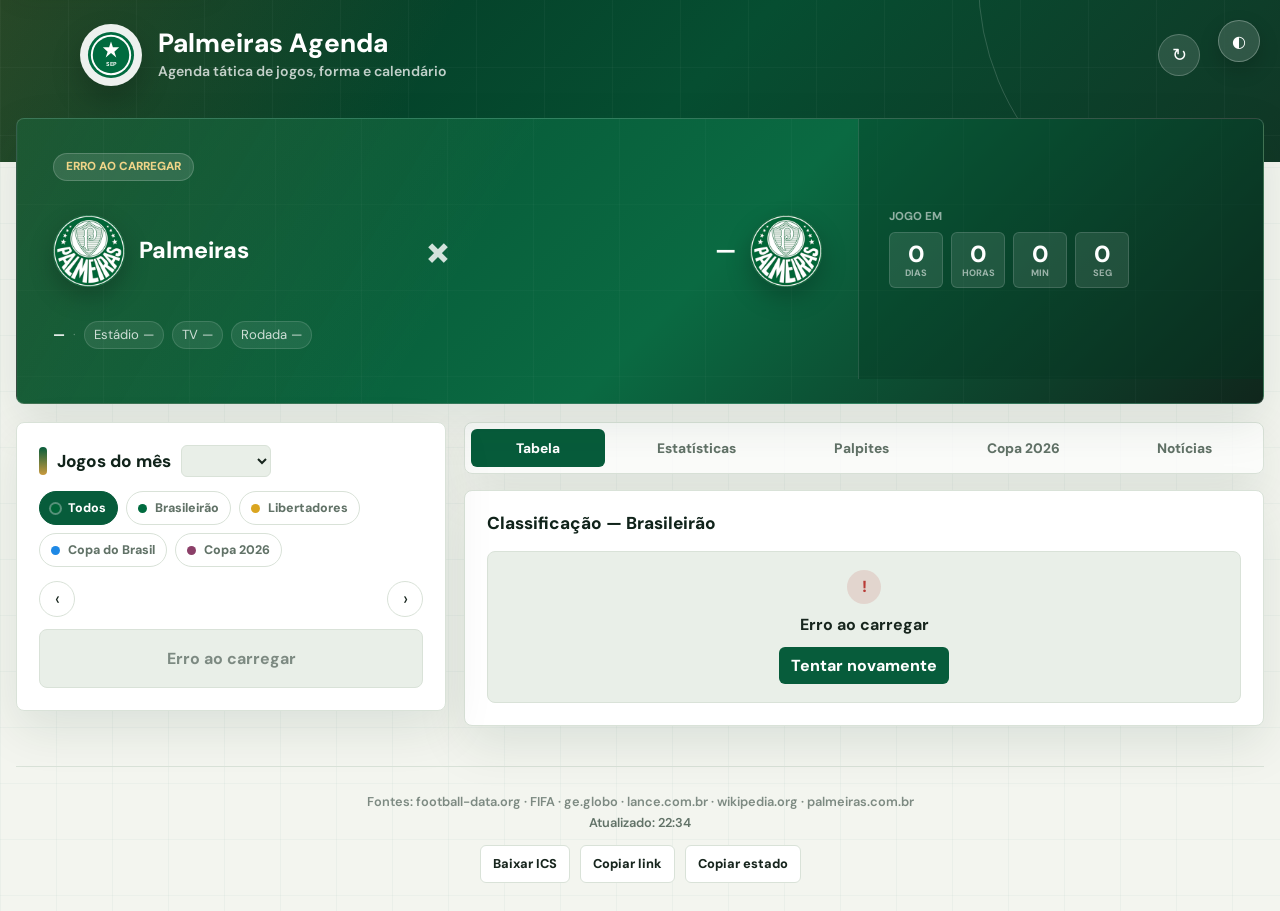
==== commit b77810d3: "Wire shareable World Cup state" ====
--- a/index.html
+++ b/index.html
@@ -23,7 +23,7 @@
     <link rel="apple-touch-icon" href="/static/favicon.png">
     <link rel="manifest" href="/manifest.webmanifest">
     <link rel="alternate" type="text/calendar" title="Palmeiras Agenda" href="/api/calendar.ics">
-    <link rel="stylesheet" href="/static/css/styles.css?v=33">
+    <link rel="stylesheet" href="/static/css/styles.css?v=34">
 </head>
 <body>
     <a class="skip-link" href="#main-content">Pular para o conteúdo</a>
@@ -229,6 +229,17 @@
                     </div>
                 </div>
 
+                <div class="worldcup-brazil-panel">
+                    <div class="worldcup-board-head">
+                        <div>
+                            <h3>Próximos jogos do Brasil</h3>
+                            <p id="worldcup-brazil-summary">Carregando agenda da Seleção...</p>
+                        </div>
+                        <button type="button" class="worldcup-action" id="worldcupBrazilFilter">Ver Brasil</button>
+                    </div>
+                    <div id="worldcup-brazil-matches"><div class="empty">Carregando...</div></div>
+                </div>
+
                 <div class="worldcup-board">
                     <div class="worldcup-board-head">
                         <div>
@@ -269,10 +280,11 @@
         <div class="footer-actions">
             <button type="button" id="downloadCalendarButton" class="footer-btn">Baixar ICS</button>
             <button type="button" id="copyCalendarUrlButton" class="footer-btn">Copiar link</button>
+            <button type="button" id="copyStateUrlButton" class="footer-btn">Copiar estado</button>
         </div>
     </footer>
 
     <script src="/static/js/config.js?v=17"></script>
-    <script src="/static/js/app.js?v=23"></script>
+    <script src="/static/js/app.js?v=24"></script>
 </body>
 </html>
--- a/static/css/styles.css
+++ b/static/css/styles.css
@@ -1500,6 +1500,86 @@
     padding: 18px;
 }
 
+.worldcup-brazil-panel {
+    border: 1px solid rgba(139, 63, 104, 0.26);
+    border-radius: var(--radius-card);
+    background: var(--bg-card);
+    padding: 18px;
+}
+
+.worldcup-brazil-list {
+    display: grid;
+    grid-template-columns: repeat(3, minmax(0, 1fr));
+    gap: 10px;
+}
+
+.worldcup-brazil-card {
+    min-width: 0;
+    border: 1px solid var(--line);
+    border-left: 4px solid var(--comp-wc);
+    border-radius: var(--radius-card);
+    background: var(--bg-soft);
+    padding: 12px;
+    display: grid;
+    grid-template-columns: 54px minmax(0, 1fr);
+    gap: 10px;
+    align-items: center;
+}
+
+.worldcup-brazil-date {
+    display: grid;
+    justify-items: start;
+    gap: 4px;
+}
+
+.worldcup-brazil-date strong {
+    color: var(--ink);
+    font-size: 0.82rem;
+    line-height: 1;
+    font-weight: 800;
+    text-transform: capitalize;
+}
+
+.worldcup-brazil-date span {
+    color: var(--text-muted);
+    font-size: 0.7rem;
+    line-height: 1;
+    font-weight: 800;
+}
+
+.worldcup-brazil-main {
+    min-width: 0;
+}
+
+.worldcup-brazil-teams {
+    display: grid;
+    grid-template-columns: minmax(0, 1fr) 34px minmax(0, 1fr);
+    align-items: center;
+    gap: 6px;
+    color: var(--text);
+    font-size: 0.78rem;
+    font-weight: 800;
+}
+
+.worldcup-brazil-teams span {
+    min-width: 0;
+    overflow: hidden;
+    text-overflow: ellipsis;
+    white-space: nowrap;
+}
+
+.worldcup-brazil-teams span:last-child {
+    text-align: right;
+}
+
+.worldcup-brazil-teams strong {
+    justify-self: center;
+    color: var(--comp-wc);
+    font-size: 0.9rem;
+    line-height: 1;
+    font-weight: 800;
+}
+
 .worldcup-board-head {
     display: grid;
     grid-template-columns: minmax(0, 1fr) auto;
@@ -2079,6 +2159,25 @@
         font-size: 0.82rem;
     }
 
+    .worldcup-brazil-panel {
+        padding: 16px;
+    }
+
+    .worldcup-brazil-list {
+        grid-template-columns: 1fr;
+        gap: 8px;
+    }
+
+    .worldcup-brazil-card {
+        grid-template-columns: 46px minmax(0, 1fr);
+        padding: 10px;
+    }
+
+    .worldcup-brazil-teams {
+        grid-template-columns: minmax(0, 1fr) 30px minmax(0, 1fr);
+        font-size: 0.72rem;
+    }
+
     .worldcup-match {
         grid-template-columns: 42px minmax(0, 1fr);
         gap: 8px;
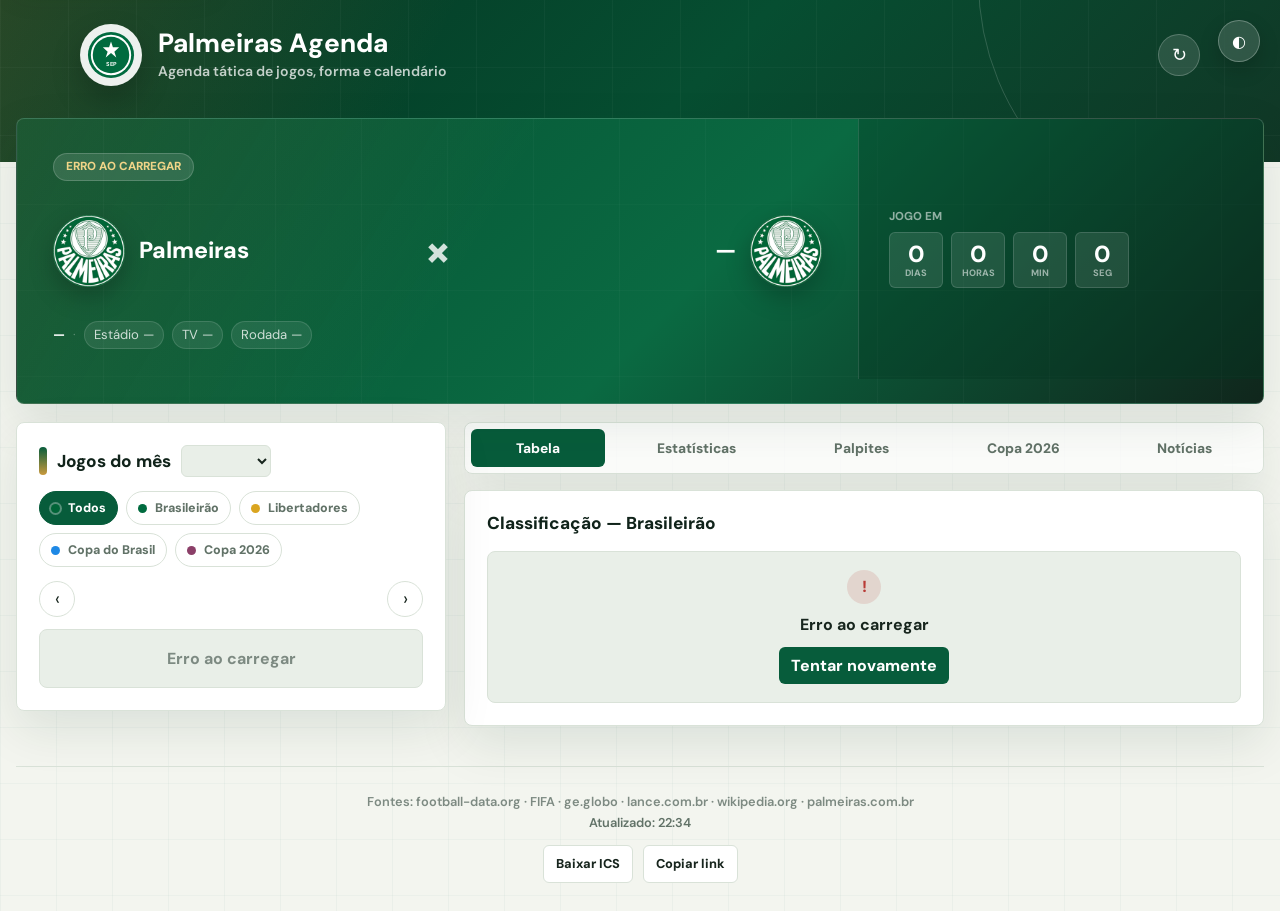
==== commit 06af2391: "feat: PWA support with service worker + remove 'Copiar estado' button - Add service worker (sw.js) w" ====
--- a/index.html
+++ b/index.html
@@ -20,10 +20,15 @@
     <link rel="preconnect" href="https://fonts.gstatic.com" crossorigin>
     <link href="https://fonts.googleapis.com/css2?family=DM+Sans:ital,opsz,wght@0,9..40,400;0,9..40,500;0,9..40,600;0,9..40,700;0,9..40,800&display=swap" rel="stylesheet">
     <link rel="icon" type="image/png" href="/static/favicon.png">
-    <link rel="apple-touch-icon" href="/static/favicon.png">
+    <link rel="apple-touch-icon" href="/static/icon-192.png">
+    <link rel="apple-touch-icon" sizes="192x192" href="/static/icon-192.png">
+    <link rel="apple-touch-icon" sizes="512x512" href="/static/icon-512.png">
+    <meta name="apple-mobile-web-app-capable" content="yes">
+    <meta name="apple-mobile-web-app-status-bar-style" content="black-translucent">
+    <meta name="apple-mobile-web-app-title" content="Palmeiras">
     <link rel="manifest" href="/manifest.webmanifest">
     <link rel="alternate" type="text/calendar" title="Palmeiras Agenda" href="/api/calendar.ics">
-    <link rel="stylesheet" href="/static/css/styles.css?v=34">
+    <link rel="stylesheet" href="/static/css/styles.css?v=36">
 </head>
 <body>
     <a class="skip-link" href="#main-content">Pular para o conteúdo</a>
@@ -32,7 +37,7 @@
     <!-- Compact Header -->
     <header class="header">
         <div class="header-content">
-            <div class="logo">
+            <a class="logo" href="/" aria-label="Voltar para a página inicial">
                 <svg viewBox="0 0 100 100" width="48" height="48" role="img" aria-label="Escudo do Palmeiras">
                     <circle cx="50" cy="50" r="48" fill="#006B3F"/>
                     <circle cx="50" cy="50" r="42" fill="white"/>
@@ -40,7 +45,7 @@
                     <path d="M50 22 L54 34 L67 34 L57 43 L61 55 L50 46 L39 55 L43 43 L33 34 L46 34 Z" fill="white"/>
                     <text x="50" y="72" text-anchor="middle" fill="white" font-size="12" font-weight="bold">SEP</text>
                 </svg>
-            </div>
+            </a>
             <div class="header-text">
                 <h1>Palmeiras Agenda</h1>
                 <div class="subtitle">Agenda tática de jogos, forma e calendário</div>
@@ -55,7 +60,7 @@
         <!-- HERO — Live match + Countdown + Form         -->
         <!-- ============================================ -->
         <section class="hero-hub" id="hero-hub" aria-labelledby="hero-title">
-            <h2 class="sr-only" id="hero-title">Próximo jogo do Palmeiras</h2>
+            <h2 class="sr-only" id="hero-title">Próximo jogo em destaque</h2>
             <!-- Match Card -->
             <div class="hero-card" id="hero-match">
                 <!-- Competition badge -->
@@ -105,6 +110,10 @@
                     <span class="form-label">Sequência</span>
                     <div class="form-dots" id="form-dots"></div>
                 </div>
+                <div class="hero-brazil-next" id="hero-brazil-next" style="display:none">
+                    <span class="form-label">Próximos do Brasil</span>
+                    <div class="hero-brazil-list" id="hero-brazil-list"></div>
+                </div>
             </div>
         </section>
 
@@ -280,11 +289,17 @@
         <div class="footer-actions">
             <button type="button" id="downloadCalendarButton" class="footer-btn">Baixar ICS</button>
             <button type="button" id="copyCalendarUrlButton" class="footer-btn">Copiar link</button>
-            <button type="button" id="copyStateUrlButton" class="footer-btn">Copiar estado</button>
         </div>
     </footer>
 
     <script src="/static/js/config.js?v=17"></script>
-    <script src="/static/js/app.js?v=24"></script>
+    <script src="/static/js/app.js?v=26"></script>
+    <script>
+      if ('serviceWorker' in navigator) {
+        window.addEventListener('load', () => {
+          navigator.serviceWorker.register('/sw.js').catch(() => {});
+        });
+      }
+    </script>
 </body>
 </html>
--- a/static/css/styles.css
+++ b/static/css/styles.css
@@ -221,9 +221,17 @@
     flex: 0 0 auto;
     border-radius: 50%;
     background: rgba(255, 255, 255, 0.92);
+    color: inherit;
     display: grid;
     place-items: center;
+    text-decoration: none;
     box-shadow: 0 14px 30px rgba(0, 0, 0, 0.22);
+    transition: transform 0.16s ease, box-shadow 0.16s ease;
+}
+
+.logo:hover {
+    transform: translateY(-1px);
+    box-shadow: 0 16px 34px rgba(0, 0, 0, 0.24);
 }
 
 .logo svg {
@@ -612,6 +620,50 @@
 .hero-bottom .form-dot.draw {
     color: rgba(255, 255, 255, 0.68);
     background: rgba(255, 255, 255, 0.08);
+}
+
+.hero-brazil-next {
+    border-top: 1px solid rgba(255, 255, 255, 0.12);
+    padding-top: 22px;
+    display: flex;
+    flex-direction: column;
+    gap: 10px;
+}
+
+.hero-brazil-list {
+    display: grid;
+    gap: 8px;
+}
+
+.hero-brazil-item {
+    min-width: 0;
+    border: 1px solid rgba(255, 255, 255, 0.13);
+    border-radius: var(--radius-control);
+    background: rgba(255, 255, 255, 0.08);
+    padding: 9px 10px;
+}
+
+.hero-brazil-item span,
+.hero-brazil-item strong {
+    display: block;
+    min-width: 0;
+}
+
+.hero-brazil-item span {
+    color: rgba(255, 255, 255, 0.58);
+    font-size: 0.66rem;
+    line-height: 1;
+    font-weight: 800;
+    text-transform: uppercase;
+}
+
+.hero-brazil-item strong {
+    margin-top: 5px;
+    color: #fff;
+    font-size: 0.82rem;
+    line-height: 1.2;
+    font-weight: 800;
+    overflow-wrap: anywhere;
 }
 
 .main-layout {
@@ -1988,6 +2040,18 @@
         gap: 18px;
     }
 
+    .hero-brazil-next {
+        padding-top: 16px;
+    }
+
+    .hero-brazil-item {
+        padding: 8px;
+    }
+
+    .hero-brazil-item strong {
+        font-size: 0.76rem;
+    }
+
     .countdown-digits {
         gap: 6px;
     }
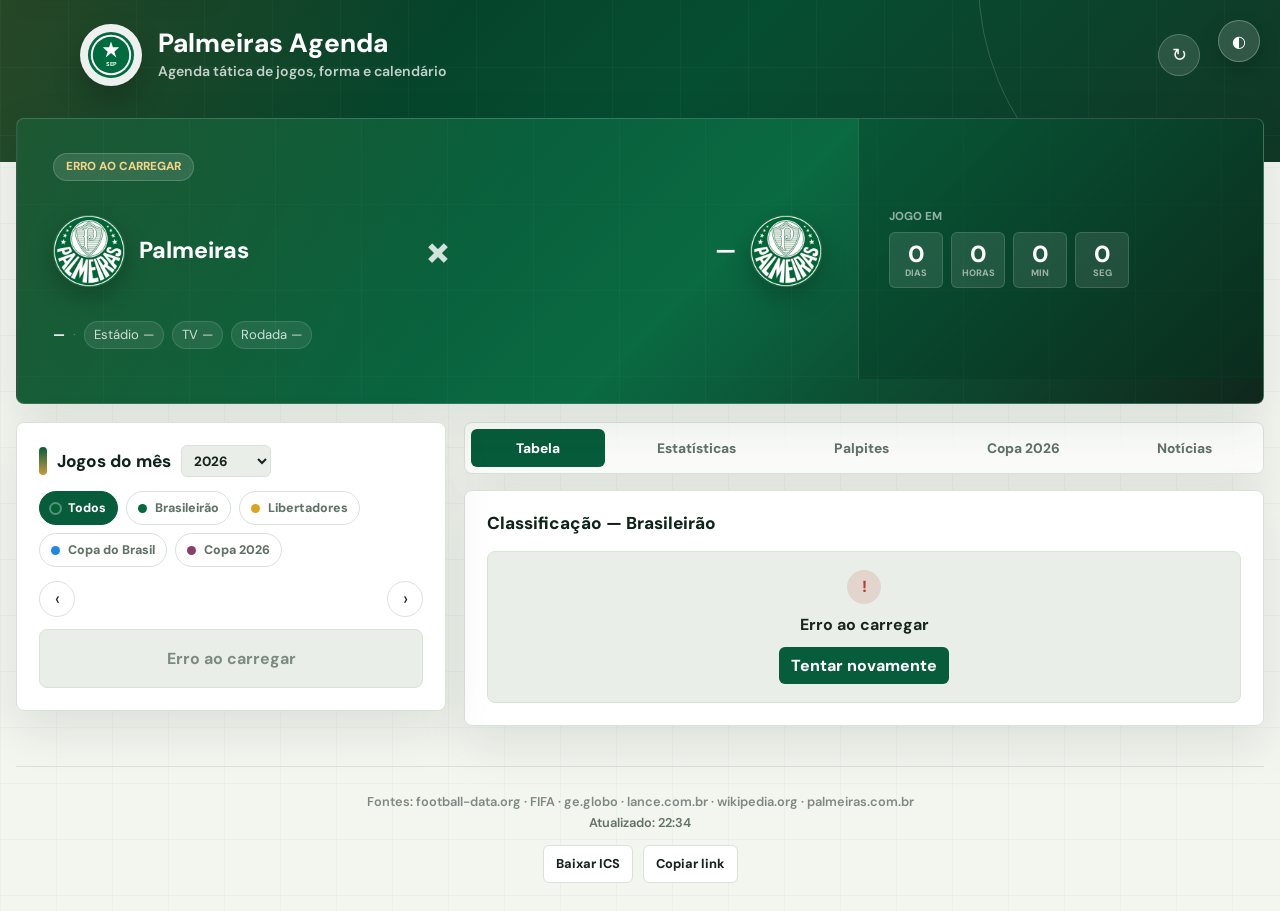
==== commit 78abfd16: "fix: default calendar to current year/month when no URL params The year dropdown was blank on fresh " ====
--- a/index.html
+++ b/index.html
@@ -293,7 +293,7 @@
     </footer>
 
     <script src="/static/js/config.js?v=17"></script>
-    <script src="/static/js/app.js?v=26"></script>
+    <script src="/static/js/app.js?v=27"></script>
     <script>
       if ('serviceWorker' in navigator) {
         window.addEventListener('load', () => {
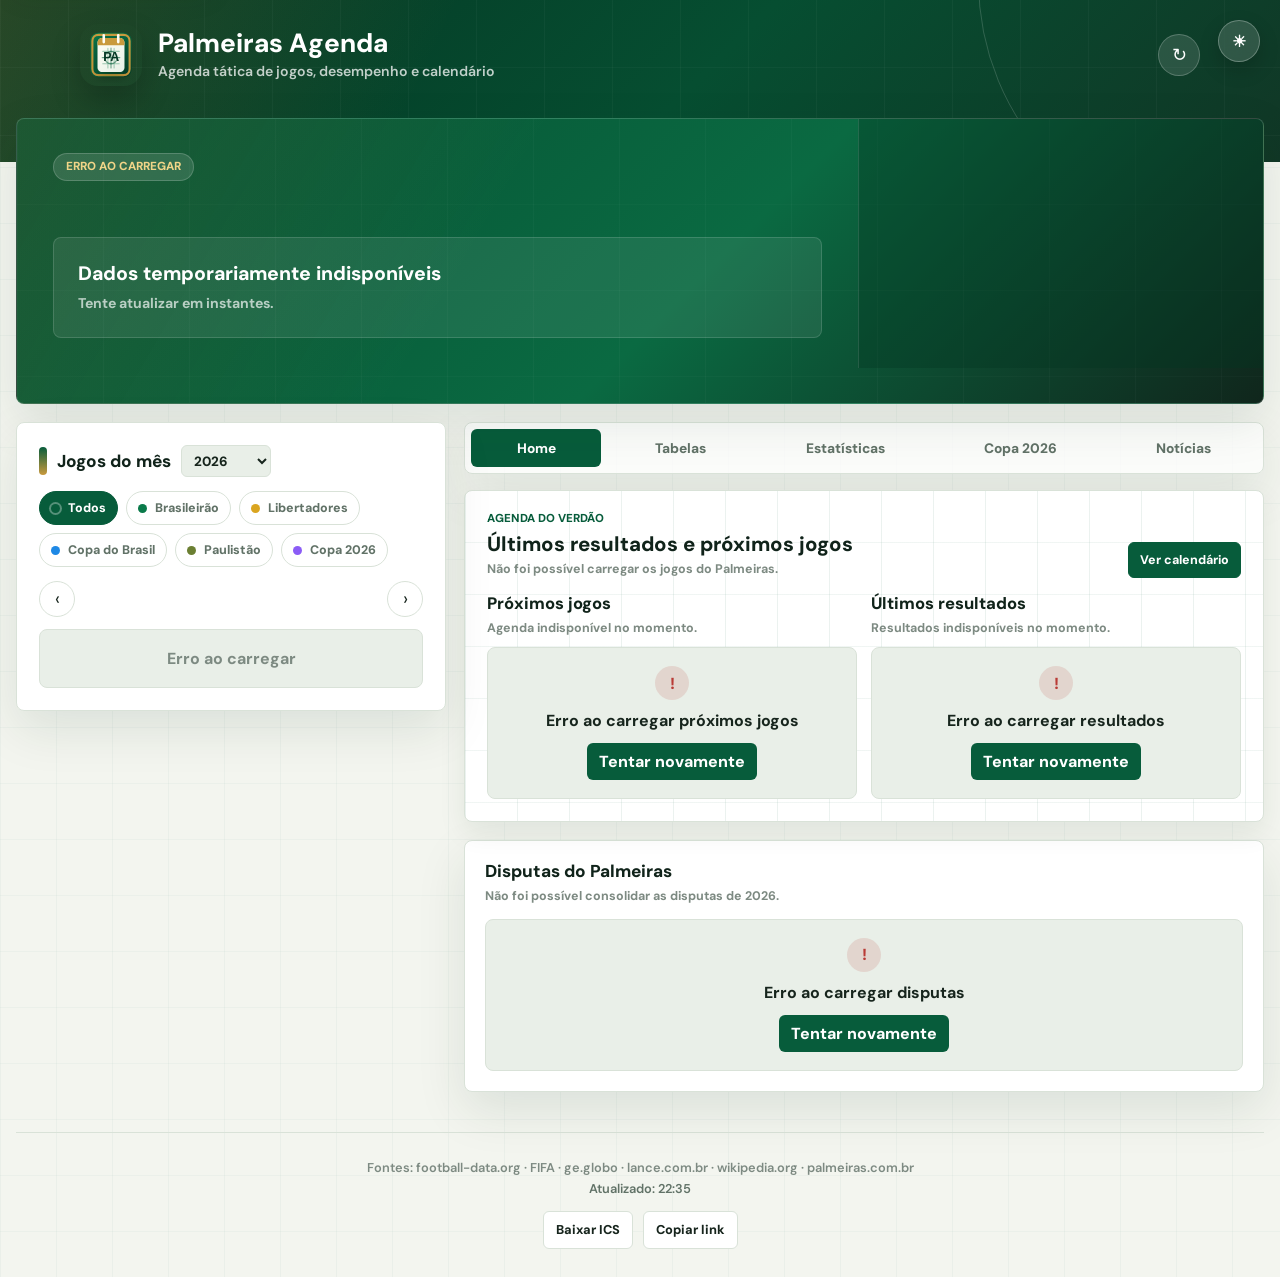
==== commit b681a26d: "Reconcile local to VPS production (flat v1.1.37, app.js v61) Replace local monorepo-refactor working" ====
--- a/index.html
+++ b/index.html
@@ -3,54 +3,56 @@
 <head>
     <meta charset="UTF-8">
     <meta name="viewport" content="width=device-width, initial-scale=1.0">
-    <title>Palmeiras Agenda — Jogos, tabela, notícias e calendário</title>
-    <meta name="description" content="Acompanhe o Palmeiras e a Copa do Mundo FIFA 2026 com agenda de jogos, placares, classificação, notícias recentes, palpites e calendário .ics.">
-    <meta name="theme-color" content="#006437">
+    <title>Palmeiras Agenda — Jogos, tabelas, notícias e calendário</title>
+    <meta name="description" content="Acompanhe o Palmeiras com agenda de jogos, placares, tabelas, notícias recentes e calendário ICS com Copa 2026.">
+    <meta name="theme-color" content="#075C3B">
+    <meta name="api-base-url" content="">
     <meta name="color-scheme" content="light dark">
     <meta name="robots" content="index,follow">
-    <link rel="canonical" href="https://palmeiras-web.vercel.app/">
+    <link rel="canonical" href="https://palmeiras.rodrigolanna.com.br/">
     <meta property="og:type" content="website">
     <meta property="og:site_name" content="Palmeiras Agenda">
     <meta property="og:title" content="Palmeiras Agenda — jogos e próximos desafios do Verdão">
-    <meta property="og:description" content="Jogos, placares, tabela, notícias, calendário do Palmeiras e seção especial da Copa do Mundo 2026.">
-    <meta property="og:url" content="https://palmeiras-web.vercel.app/">
-    <meta property="og:image" content="https://palmeiras-web.vercel.app/static/favicon.png">
-    <meta name="twitter:card" content="summary">
+    <meta property="og:description" content="Jogos, placares, tabelas, notícias, calendário do Palmeiras e seção especial da Copa do Mundo 2026.">
+    <meta property="og:url" content="https://palmeiras.rodrigolanna.com.br/">
+    <meta property="og:image" content="https://palmeiras.rodrigolanna.com.br/static/brand/palmeiras-agenda-social-card-v7.png">
+    <meta property="og:image:width" content="1200">
+    <meta property="og:image:height" content="630">
+    <meta name="twitter:card" content="summary_large_image">
+    <meta name="twitter:image" content="https://palmeiras.rodrigolanna.com.br/static/brand/palmeiras-agenda-social-card-v7.png">
     <link rel="preconnect" href="https://fonts.googleapis.com">
     <link rel="preconnect" href="https://fonts.gstatic.com" crossorigin>
     <link href="https://fonts.googleapis.com/css2?family=DM+Sans:ital,opsz,wght@0,9..40,400;0,9..40,500;0,9..40,600;0,9..40,700;0,9..40,800&display=swap" rel="stylesheet">
     <link rel="icon" type="image/png" href="/static/favicon.png">
-    <link rel="apple-touch-icon" href="/static/icon-192.png">
-    <link rel="apple-touch-icon" sizes="192x192" href="/static/icon-192.png">
-    <link rel="apple-touch-icon" sizes="512x512" href="/static/icon-512.png">
+    <link rel="icon" type="image/svg+xml" href="/static/brand/palmeiras-agenda-mark.svg?v=5">
+    <link rel="icon" type="image/png" sizes="16x16" href="/static/brand/palmeiras-agenda-favicon-16-v5.png">
+    <link rel="icon" type="image/png" sizes="32x32" href="/static/brand/palmeiras-agenda-favicon-32-v5.png">
+    <link rel="icon" type="image/png" href="/static/brand/palmeiras-agenda-favicon-v5.png">
+    <link rel="apple-touch-icon" href="/static/brand/palmeiras-agenda-apple-touch-icon-v5.png">
+    <link rel="apple-touch-icon" sizes="192x192" href="/static/brand/palmeiras-agenda-icon-192-v5.png">
+    <link rel="apple-touch-icon" sizes="512x512" href="/static/brand/palmeiras-agenda-icon-512-v5.png">
     <meta name="apple-mobile-web-app-capable" content="yes">
     <meta name="apple-mobile-web-app-status-bar-style" content="black-translucent">
     <meta name="apple-mobile-web-app-title" content="Palmeiras">
-    <link rel="manifest" href="/manifest.webmanifest">
-    <link rel="alternate" type="text/calendar" title="Palmeiras Agenda" href="/api/calendar.ics">
-    <link rel="stylesheet" href="/static/css/styles.css?v=36">
+    <link rel="manifest" href="/manifest.webmanifest?v=7">
+    <link rel="alternate" type="text/calendar" title="Palmeiras Agenda" href="/api/v1/calendar.ics">
+    <link rel="stylesheet" href="/static/css/styles.css?v=61">
 </head>
 <body>
     <a class="skip-link" href="#main-content">Pular para o conteúdo</a>
-    <button type="button" class="theme-toggle" id="themeToggle" title="Alternar tema" aria-label="Alternar tema claro/escuro">◐</button>
+    <button type="button" class="theme-toggle" id="themeToggle" title="Alternar tema" aria-label="Alternar tema claro/escuro" aria-pressed="false">Tema</button>
 
     <!-- Compact Header -->
     <header class="header">
         <div class="header-content">
             <a class="logo" href="/" aria-label="Voltar para a página inicial">
-                <svg viewBox="0 0 100 100" width="48" height="48" role="img" aria-label="Escudo do Palmeiras">
-                    <circle cx="50" cy="50" r="48" fill="#006B3F"/>
-                    <circle cx="50" cy="50" r="42" fill="white"/>
-                    <circle cx="50" cy="50" r="38" fill="#006B3F"/>
-                    <path d="M50 22 L54 34 L67 34 L57 43 L61 55 L50 46 L39 55 L43 43 L33 34 L46 34 Z" fill="white"/>
-                    <text x="50" y="72" text-anchor="middle" fill="white" font-size="12" font-weight="bold">SEP</text>
-                </svg>
+                <img src="/static/brand/palmeiras-agenda-mark.svg?v=4" alt="Palmeiras Agenda">
             </a>
             <div class="header-text">
                 <h1>Palmeiras Agenda</h1>
-                <div class="subtitle">Agenda tática de jogos, forma e calendário</div>
-            </div>
-            <button type="button" id="refreshButton" class="refresh-btn" aria-label="Atualizar dados"><span class="refresh-icon" aria-hidden="true">↻</span></button>
+                <div class="subtitle">Agenda tática de jogos, desempenho e calendário</div>
+            </div>
+            <button type="button" id="refreshButton" class="refresh-btn" aria-label="Atualizar dados agora"><span class="refresh-icon" aria-hidden="true">↻</span></button>
         </div>
     </header>
 
@@ -79,6 +81,10 @@
                         <img src="/static/crests/1769.png" alt="">
                         <div class="hero-team-name">—</div>
                     </div>
+                </div>
+                <div class="hero-empty-state" id="hero-empty-state" hidden>
+                    <strong>Dados temporariamente indisponíveis</strong>
+                    <span>Tente atualizar em instantes.</span>
                 </div>
 
                 <!-- Date + Detail pills row -->
@@ -133,11 +139,11 @@
                 <!-- Competition Legend -->
                 <div class="comp-legend" id="comp-legend" aria-label="Filtrar calendário por competição">
                     <button type="button" class="comp-legend-item active" data-comp="all" aria-pressed="true">
-                        <span class="comp-legend-dot" style="background:#006437" aria-hidden="true"></span>
+                        <span class="comp-legend-dot" style="background:#075C3B" aria-hidden="true"></span>
                         <span class="comp-legend-label">Todos</span>
                     </button>
                     <button type="button" class="comp-legend-item" data-comp="BSA" aria-pressed="false">
-                        <span class="comp-legend-dot" style="background:#006B3F" aria-hidden="true"></span>
+                        <span class="comp-legend-dot" style="background:#0A7A4A" aria-hidden="true"></span>
                         <span class="comp-legend-label">Brasileirão</span>
                     </button>
                     <button type="button" class="comp-legend-item" data-comp="CLI" aria-pressed="false">
@@ -148,8 +154,12 @@
                         <span class="comp-legend-dot" style="background:#1E88E5" aria-hidden="true"></span>
                         <span class="comp-legend-label">Copa do Brasil</span>
                     </button>
+                    <button type="button" class="comp-legend-item" data-comp="CPA" aria-pressed="false">
+                        <span class="comp-legend-dot" style="background:#6B7F32" aria-hidden="true"></span>
+                        <span class="comp-legend-label">Paulistão</span>
+                    </button>
                     <button type="button" class="comp-legend-item" data-comp="WC" aria-pressed="false">
-                        <span class="comp-legend-dot" style="background:#8B3F68" aria-hidden="true"></span>
+                        <span class="comp-legend-dot" style="background:#8B5CF6" aria-hidden="true"></span>
                         <span class="comp-legend-label">Copa 2026</span>
                     </button>
                 </div>
@@ -164,13 +174,13 @@
         </section>
 
         <!-- ============================================ -->
-        <!-- SECONDARY TABS — Tabela, Estatísticas, etc.  -->
+        <!-- SECONDARY TABS — Tabelas, Estatísticas, etc.  -->
         <!-- ============================================ -->
         <div class="main-content">
-        <div class="tabs" role="tablist">
-            <button class="tab-btn active" data-tab="classificacao" role="tab" id="tab-classificacao" aria-selected="true" aria-controls="classificacao">Tabela</button>
+        <div class="tabs" role="tablist" aria-label="Seções do aplicativo">
+            <button class="tab-btn active" data-tab="home" role="tab" id="tab-home" aria-selected="true" aria-controls="home">Home</button>
+            <button class="tab-btn" data-tab="classificacao" role="tab" id="tab-classificacao" aria-selected="false" aria-controls="classificacao">Tabelas</button>
             <button class="tab-btn" data-tab="estatisticas" role="tab" id="tab-estatisticas" aria-selected="false" aria-controls="estatisticas">Estatísticas</button>
-            <button class="tab-btn" data-tab="prediction" role="tab" id="tab-prediction" aria-selected="false" aria-controls="prediction">Palpites</button>
             <button class="tab-btn" data-tab="worldcup" role="tab" id="tab-worldcup" aria-selected="false" aria-controls="worldcup">Copa 2026</button>
             <button class="tab-btn" data-tab="news" role="tab" id="tab-news" aria-selected="false" aria-controls="news">Notícias</button>
         </div>
@@ -180,10 +190,64 @@
         <!-- ============================================ -->
         <div class="dashboard-grid">
 
-        <!-- Classificação -->
-        <div id="classificacao" class="tab-content active" role="tabpanel" aria-labelledby="tab-classificacao">
+        <!-- Home -->
+        <div id="home" class="tab-content active" role="tabpanel" aria-labelledby="tab-home">
+        <section class="palmeiras-home-shell" id="palmeiras-home" aria-labelledby="palmeiras-home-title">
+            <div class="palmeiras-home-panel">
+                <div class="palmeiras-board-head">
+                    <div>
+                        <div class="palmeiras-kicker">Agenda do Verdão</div>
+                        <h2 id="palmeiras-home-title">Últimos resultados e próximos jogos</h2>
+                        <p id="palmeiras-home-summary">Carregando jogos do Palmeiras...</p>
+                    </div>
+                    <div class="palmeiras-actions">
+                        <button type="button" class="palmeiras-action primary" id="palmeirasCalendarButton">Ver calendário</button>
+                    </div>
+                </div>
+
+                <div class="palmeiras-snapshot-grid" aria-label="Resumo de jogos do Palmeiras">
+                    <div class="palmeiras-snapshot-panel">
+                        <div class="palmeiras-snapshot-head">
+                            <h3>Próximos jogos</h3>
+                            <p id="palmeiras-next-summary">Carregando agenda...</p>
+                        </div>
+                        <div id="palmeiras-next-matches"><div class="empty">Carregando...</div></div>
+                    </div>
+                    <div class="palmeiras-snapshot-panel results">
+                        <div class="palmeiras-snapshot-head">
+                            <h3>Últimos resultados</h3>
+                            <p id="palmeiras-results-summary">Carregando placares...</p>
+                        </div>
+                        <div id="palmeiras-latest-results"><div class="empty">Carregando...</div></div>
+                    </div>
+                </div>
+            </div>
+
+        </section>
+
+        <section class="competition-hub card" aria-labelledby="competitions-title">
+            <div class="competition-hub-head">
+                <div>
+                    <div class="card-title" id="competitions-title">Disputas do Palmeiras</div>
+                    <p id="competitions-summary">Consolidando competições do ano selecionado.</p>
+                </div>
+            </div>
+            <div id="competitions-overview"><div class="empty">Carregando...</div></div>
+        </section>
+        </div>
+
+        <!-- Tabelas -->
+        <div id="classificacao" class="tab-content" role="tabpanel" aria-labelledby="tab-classificacao" hidden inert>
             <div class="card">
-                <div class="card-title">Classificação — Brasileirão</div>
+                <div class="section-head standings-head">
+                    <div>
+                        <div class="card-title" id="standings-title">Tabelas</div>
+                        <p id="standings-summary">Escolha uma competição para ver as tabelas e campanhas disponíveis.</p>
+                    </div>
+                    <div class="standings-filter-group" id="standings-filter-group" aria-label="Escolher competição das tabelas">
+                        <button type="button" class="standings-filter active" data-standings-comp="all" aria-pressed="true">Todas</button>
+                    </div>
+                </div>
                 <div id="standings"><div class="empty">Carregando...</div></div>
             </div>
         </div>
@@ -191,16 +255,13 @@
         <!-- Estatísticas -->
         <div id="estatisticas" class="tab-content" role="tabpanel" aria-labelledby="tab-estatisticas" hidden inert>
             <div class="card">
-                <div class="card-title">Estatísticas da temporada</div>
+                <div class="section-head stats-head">
+                    <div>
+                        <div class="card-title" id="stats-title">Estatísticas do Palmeiras</div>
+                        <p id="stats-summary">Desempenho, gols e forma recente em todos os jogos carregados.</p>
+                    </div>
+                </div>
                 <div id="team-stats"><div class="empty">Carregando...</div></div>
-            </div>
-        </div>
-
-        <!-- Palpites -->
-        <div id="prediction" class="tab-content" role="tabpanel" aria-labelledby="tab-prediction" hidden inert>
-            <div class="card">
-                <div class="card-title">Palpites do próximo jogo</div>
-                <div id="prediction-content"><div class="empty">Carregando...</div></div>
             </div>
         </div>
 
@@ -211,11 +272,10 @@
                     <div>
                         <div class="worldcup-kicker">FIFA World Cup 2026</div>
                         <h2 id="worldcup-title">Copa 2026 no Palmeiras Agenda</h2>
-                        <p>Os 104 jogos ficam na agenda mensal e no arquivo .ics, com placares atualizados quando os resultados chegarem ao banco.</p>
+                        <p>Os 104 jogos ficam nesta seção dedicada e também aparecem no calendário mensal.</p>
                     </div>
                     <div class="worldcup-actions">
-                        <button type="button" class="worldcup-action primary" id="worldcupFilterCalendar">Ver calendário</button>
-                        <button type="button" class="worldcup-action" id="worldcupIcsButton">Baixar ICS</button>
+                        <button type="button" class="worldcup-action primary" id="worldcupFilterCalendar">Ver jogos</button>
                     </div>
                 </div>
 
@@ -271,6 +331,7 @@
         <div id="news" class="tab-content" role="tabpanel" aria-labelledby="tab-news" hidden inert>
             <div class="card">
                 <div class="card-title">Notícias recentes</div>
+                <div id="news-status" class="section-status" aria-live="off"></div>
                 <div id="news-list"><div class="empty">Carregando...</div></div>
             </div>
         </div>
@@ -292,12 +353,31 @@
         </div>
     </footer>
 
-    <script src="/static/js/config.js?v=17"></script>
-    <script src="/static/js/app.js?v=27"></script>
+    <script src="/static/js/config.js?v=23"></script>
+    <script src="/static/js/app.js?v=61"></script>
     <script>
       if ('serviceWorker' in navigator) {
         window.addEventListener('load', () => {
-          navigator.serviceWorker.register('/sw.js').catch(() => {});
+          let refreshing = false;
+          navigator.serviceWorker.addEventListener('controllerchange', () => {
+            if (refreshing) return;
+            refreshing = true;
+            window.location.reload();
+          });
+          navigator.serviceWorker.register('/sw.js').then((registration) => {
+            if (registration.waiting) {
+              registration.waiting.postMessage({ type: 'SKIP_WAITING' });
+            }
+            registration.addEventListener('updatefound', () => {
+              const worker = registration.installing;
+              if (!worker) return;
+              worker.addEventListener('statechange', () => {
+                if (worker.state === 'installed' && navigator.serviceWorker.controller) {
+                  worker.postMessage({ type: 'SKIP_WAITING' });
+                }
+              });
+            });
+          }).catch(() => {});
         });
       }
     </script>
--- a/static/css/styles.css
+++ b/static/css/styles.css
@@ -28,6 +28,7 @@
     --comp-bsa: #0a7a4a;
     --comp-cli: #c99a3d;
     --comp-copa: #2468a8;
+    --comp-paulista: #6b7f32;
     --comp-wc: #8b3f68;
     --comp-other: #858f87;
 }
@@ -154,6 +155,9 @@
     color: #fff;
     display: grid;
     place-items: center;
+    font-size: 1rem;
+    font-weight: 800;
+    letter-spacing: 0;
     cursor: pointer;
     backdrop-filter: blur(12px);
     box-shadow: 0 8px 20px rgba(0, 0, 0, 0.18);
@@ -219,12 +223,13 @@
     width: 62px;
     height: 62px;
     flex: 0 0 auto;
-    border-radius: 50%;
-    background: rgba(255, 255, 255, 0.92);
+    border-radius: 18px;
+    background: transparent;
     color: inherit;
     display: grid;
     place-items: center;
     text-decoration: none;
+    overflow: hidden;
     box-shadow: 0 14px 30px rgba(0, 0, 0, 0.22);
     transition: transform 0.16s ease, box-shadow 0.16s ease;
 }
@@ -234,9 +239,11 @@
     box-shadow: 0 16px 34px rgba(0, 0, 0, 0.24);
 }
 
-.logo svg {
-    width: 48px;
-    height: 48px;
+.logo svg,
+.logo img {
+    width: 100%;
+    height: 100%;
+    object-fit: cover;
     display: block;
 }
 
@@ -275,6 +282,20 @@
 
 .refresh-btn:hover .refresh-icon {
     animation: spin-once 0.45s ease;
+}
+
+.refresh-btn:disabled {
+    cursor: wait;
+    opacity: 0.78;
+}
+
+.refresh-btn:disabled:hover {
+    transform: none;
+    background: rgba(255, 255, 255, 0.12);
+}
+
+.refresh-btn.is-refreshing .refresh-icon {
+    animation: spin-once 0.76s linear infinite;
 }
 
 .refresh-icon {
@@ -415,6 +436,33 @@
     word-break: normal;
 }
 
+.hero-empty-state {
+    border: 1px solid rgba(255, 255, 255, 0.14);
+    border-radius: var(--radius-card);
+    background: rgba(255, 255, 255, 0.08);
+    padding: 24px;
+}
+
+.hero-empty-state strong,
+.hero-empty-state span {
+    display: block;
+}
+
+.hero-empty-state strong {
+    color: #fff;
+    font-size: 1.22rem;
+    line-height: 1.2;
+    font-weight: 800;
+}
+
+.hero-empty-state span {
+    margin-top: 8px;
+    color: rgba(255, 255, 255, 0.68);
+    font-size: 0.88rem;
+    line-height: 1.4;
+    font-weight: 700;
+}
+
 .hero-center-score {
     justify-self: center;
     min-width: 96px;
@@ -640,7 +688,11 @@
     border: 1px solid rgba(255, 255, 255, 0.13);
     border-radius: var(--radius-control);
     background: rgba(255, 255, 255, 0.08);
-    padding: 9px 10px;
+    overflow: hidden;
+}
+
+.hero-brazil-summary {
+    padding: 9px 76px 9px 10px;
 }
 
 .hero-brazil-item span,
@@ -664,6 +716,462 @@
     line-height: 1.2;
     font-weight: 800;
     overflow-wrap: anywhere;
+}
+
+.match-card > summary {
+    list-style: none;
+}
+
+.match-card > summary::-webkit-details-marker {
+    display: none;
+}
+
+.match-card-summary {
+    position: relative;
+    cursor: pointer;
+    transition: background 0.16s ease;
+}
+
+.match-card-summary:hover {
+    background: rgba(10, 122, 74, 0.06);
+}
+
+.match-card-summary:focus-visible {
+    outline: 2px solid var(--brand);
+    outline-offset: -2px;
+}
+
+.match-card-cue {
+    position: absolute;
+    top: 50%;
+    right: 12px;
+    display: inline-flex;
+    align-items: center;
+    gap: 6px;
+    transform: translateY(-50%);
+    border: 1px solid var(--line);
+    border-radius: 999px;
+    background: var(--bg-card);
+    color: var(--brand);
+    padding: 6px 8px;
+    font-size: 0.62rem;
+    line-height: 1;
+    font-weight: 800;
+    text-transform: uppercase;
+    pointer-events: none;
+}
+
+.match-card-cue::after {
+    content: "";
+    width: 6px;
+    height: 6px;
+    border-right: 2px solid currentColor;
+    border-bottom: 2px solid currentColor;
+    transform: rotate(45deg) translateY(-1px);
+    transition: transform 0.16s ease;
+}
+
+.match-card[open] > .match-card-summary .match-card-cue::after {
+    transform: rotate(225deg) translateY(-1px);
+}
+
+.hero-brazil-item .match-card-cue {
+    border-color: rgba(255, 255, 255, 0.16);
+    background: rgba(255, 255, 255, 0.1);
+    color: #fff;
+}
+
+.hero-brazil-item .match-card-summary:hover {
+    background: rgba(255, 255, 255, 0.08);
+}
+
+.hero-brazil-item .cal-match-prediction {
+    border-top-color: rgba(255, 255, 255, 0.12);
+    background: rgba(0, 0, 0, 0.16);
+}
+
+.hero-brazil-item .prediction-card.compact {
+    border-color: rgba(255, 255, 255, 0.12);
+    background: rgba(255, 255, 255, 0.08);
+}
+
+.hero-brazil-item .prediction-match,
+.hero-brazil-item .prob-value {
+    color: #fff;
+}
+
+.hero-brazil-item .match-details-card {
+    border-color: rgba(255, 255, 255, 0.12);
+    background: rgba(255, 255, 255, 0.08);
+}
+
+.hero-brazil-item .match-detail-title,
+.hero-brazil-item .match-detail-score,
+.hero-brazil-item .match-detail-stat strong,
+.hero-brazil-item .match-detail-meta strong {
+    color: #fff;
+}
+
+.hero-brazil-item .match-detail-stat,
+.hero-brazil-item .match-detail-score {
+    border-color: rgba(255, 255, 255, 0.12);
+    background: rgba(255, 255, 255, 0.08);
+}
+
+.palmeiras-home-shell {
+    display: grid;
+    gap: 16px;
+    margin-bottom: 18px;
+}
+
+.palmeiras-home-panel,
+.palmeiras-match-board {
+    border: 1px solid var(--line);
+    border-radius: var(--radius-card);
+    background: var(--bg-card);
+    box-shadow: var(--shadow-tight);
+}
+
+.palmeiras-home-panel {
+    overflow: hidden;
+    padding: 22px;
+    background:
+        linear-gradient(90deg, rgba(7, 92, 59, 0.08) 1px, transparent 1px) 0 0 / 52px 52px,
+        linear-gradient(0deg, rgba(7, 92, 59, 0.06) 1px, transparent 1px) 0 0 / 52px 52px,
+        var(--bg-card);
+}
+
+.palmeiras-match-board {
+    padding: 18px;
+}
+
+.palmeiras-board-head {
+    display: grid;
+    grid-template-columns: minmax(0, 1fr) auto;
+    gap: 18px;
+    align-items: end;
+    margin-bottom: 16px;
+}
+
+.palmeiras-board-head.compact {
+    align-items: start;
+    margin-bottom: 14px;
+}
+
+.palmeiras-kicker {
+    margin-bottom: 8px;
+    color: var(--brand);
+    font-size: 0.72rem;
+    line-height: 1;
+    font-weight: 800;
+    text-transform: uppercase;
+}
+
+.palmeiras-board-head h2,
+.palmeiras-board-head h3 {
+    margin: 0;
+    color: var(--ink);
+    font-weight: 800;
+}
+
+.palmeiras-board-head h2 {
+    font-size: 1.28rem;
+    line-height: 1.12;
+}
+
+.palmeiras-board-head h3,
+.palmeiras-snapshot-head h3 {
+    font-size: 1.04rem;
+    line-height: 1.2;
+}
+
+.palmeiras-board-head p,
+.palmeiras-snapshot-head p {
+    margin: 6px 0 0;
+    color: var(--text-muted);
+    font-size: 0.78rem;
+    line-height: 1.35;
+    font-weight: 700;
+}
+
+.palmeiras-actions,
+.palmeiras-filter-group {
+    display: flex;
+    flex-wrap: wrap;
+    justify-content: flex-end;
+    gap: 8px;
+}
+
+.palmeiras-action,
+.palmeiras-filter {
+    min-height: 36px;
+    border: 1px solid var(--line);
+    border-radius: var(--radius-control);
+    background: var(--bg-card);
+    color: var(--text);
+    padding: 8px 11px;
+    cursor: pointer;
+    font-size: 0.78rem;
+    font-weight: 800;
+    white-space: nowrap;
+    transition: background 0.16s ease, color 0.16s ease, transform 0.16s ease, border-color 0.16s ease;
+}
+
+.palmeiras-action:hover,
+.palmeiras-filter:hover {
+    transform: translateY(-1px);
+    border-color: var(--line-strong);
+    background: var(--brand-soft);
+}
+
+.palmeiras-action.primary,
+.palmeiras-filter.active {
+    border-color: var(--brand);
+    background: var(--brand);
+    color: #fff;
+}
+
+.palmeiras-snapshot-grid {
+    display: grid;
+    grid-template-columns: repeat(2, minmax(0, 1fr));
+    gap: 14px;
+}
+
+.palmeiras-snapshot-head {
+    margin-bottom: 10px;
+}
+
+.palmeiras-snapshot-head h3 {
+    margin: 0;
+    color: var(--ink);
+    font-weight: 800;
+}
+
+.palmeiras-quick-list {
+    display: grid;
+    gap: 10px;
+}
+
+.palmeiras-quick-match {
+    min-width: 0;
+    border: 1px solid var(--line);
+    border-left: 4px solid var(--brand);
+    border-radius: var(--radius-card);
+    background: var(--bg-card);
+    overflow: hidden;
+}
+
+.palmeiras-quick-summary {
+    display: grid;
+    grid-template-columns: 62px minmax(0, 1fr);
+    gap: 10px;
+    align-items: center;
+    padding: 12px 88px 12px 12px;
+}
+
+.palmeiras-quick-match.loss {
+    border-left-color: var(--loss);
+}
+
+.palmeiras-quick-match.draw {
+    border-left-color: var(--draw);
+}
+
+.palmeiras-quick-match.live {
+    border-left-color: var(--live);
+    background: rgba(217, 61, 55, 0.06);
+}
+
+.palmeiras-quick-date,
+.palmeiras-match-date {
+    display: grid;
+    justify-items: start;
+    gap: 4px;
+}
+
+.palmeiras-quick-date strong,
+.palmeiras-match-date strong {
+    color: var(--ink);
+    font-size: 0.82rem;
+    line-height: 1;
+    font-weight: 800;
+    text-transform: capitalize;
+    white-space: nowrap;
+}
+
+.palmeiras-quick-date span,
+.palmeiras-match-date span {
+    color: var(--text-muted);
+    font-size: 0.7rem;
+    line-height: 1;
+    font-weight: 800;
+}
+
+.palmeiras-quick-main,
+.palmeiras-match-body {
+    min-width: 0;
+}
+
+.palmeiras-quick-teams,
+.palmeiras-teams {
+    display: grid;
+    grid-template-columns: minmax(0, 1fr) 48px minmax(0, 1fr);
+    align-items: center;
+    gap: 8px;
+}
+
+.palmeiras-quick-teams span,
+.palmeiras-team {
+    min-width: 0;
+    display: flex;
+    align-items: center;
+    gap: 7px;
+    color: var(--text);
+    font-size: 0.82rem;
+    font-weight: 800;
+}
+
+.palmeiras-quick-teams span:last-child,
+.palmeiras-team.away {
+    justify-content: flex-end;
+    text-align: right;
+}
+
+.palmeiras-quick-teams span,
+.palmeiras-team span {
+    overflow: hidden;
+    text-overflow: ellipsis;
+    white-space: nowrap;
+}
+
+.palmeiras-quick-teams img,
+.palmeiras-team img {
+    width: 22px;
+    height: 22px;
+    flex: 0 0 auto;
+    object-fit: contain;
+}
+
+.palmeiras-quick-teams strong,
+.palmeiras-score {
+    justify-self: center;
+    min-width: 42px;
+    border-radius: var(--radius-control);
+    background: var(--bg-soft);
+    color: var(--ink);
+    padding: 6px 7px;
+    text-align: center;
+    font-size: 0.88rem;
+    line-height: 1;
+    font-weight: 800;
+    font-variant-numeric: tabular-nums;
+}
+
+.palmeiras-match-meta {
+    display: flex;
+    flex-wrap: wrap;
+    gap: 6px 10px;
+    margin-top: 7px;
+    color: var(--text-muted);
+    font-size: 0.68rem;
+    line-height: 1.25;
+    font-weight: 800;
+}
+
+.palmeiras-match-meta span {
+    max-width: 100%;
+    overflow-wrap: anywhere;
+}
+
+.palmeiras-quick-match .palmeiras-match-meta {
+    flex-wrap: nowrap;
+    min-width: 0;
+    overflow: hidden;
+    white-space: nowrap;
+}
+
+.palmeiras-quick-match .palmeiras-match-meta span {
+    min-width: 0;
+    overflow: hidden;
+    text-overflow: ellipsis;
+    white-space: nowrap;
+    overflow-wrap: normal;
+}
+
+.palmeiras-quick-match .palmeiras-match-meta .palmeiras-result {
+    flex: 0 0 auto;
+}
+
+.palmeiras-result {
+    color: var(--brand);
+}
+
+.palmeiras-result.win {
+    color: var(--win);
+}
+
+.palmeiras-result.loss {
+    color: var(--loss);
+}
+
+.palmeiras-result.draw {
+    color: var(--draw);
+}
+
+.palmeiras-result.live {
+    color: var(--live);
+}
+
+.palmeiras-game-group + .palmeiras-game-group {
+    margin-top: 14px;
+}
+
+.palmeiras-game-heading {
+    display: flex;
+    align-items: center;
+    justify-content: space-between;
+    gap: 10px;
+    margin-bottom: 8px;
+    color: var(--text-secondary);
+    font-size: 0.76rem;
+    font-weight: 800;
+    text-transform: capitalize;
+}
+
+.palmeiras-game-heading strong {
+    color: var(--brand);
+    font-size: 0.7rem;
+    white-space: nowrap;
+}
+
+.palmeiras-match-list {
+    border: 1px solid var(--line);
+    border-radius: var(--radius-card);
+    overflow: hidden;
+}
+
+.palmeiras-match {
+    border-top: 1px solid var(--line);
+    border-left: 4px solid var(--brand);
+    background: var(--bg-card);
+    overflow: hidden;
+}
+
+.palmeiras-match-summary {
+    display: grid;
+    grid-template-columns: 62px minmax(0, 1fr);
+    align-items: center;
+    gap: 12px;
+    padding: 12px 88px 12px 12px;
+}
+
+.palmeiras-match:first-child {
+    border-top: 0;
+}
+
+.palmeiras-match.live {
+    border-left-color: var(--live);
+    background: rgba(217, 61, 55, 0.06);
 }
 
 .main-layout {
@@ -696,6 +1204,224 @@
     font-size: 1.08rem;
     line-height: 1.25;
     font-weight: 800;
+}
+
+.competition-hub {
+    padding: 20px;
+}
+
+.competition-hub .card-title {
+    margin-bottom: 0;
+}
+
+.competition-hub-head {
+    display: grid;
+    grid-template-columns: minmax(0, 1fr) auto;
+    gap: 14px;
+    align-items: start;
+    margin-bottom: 14px;
+}
+
+.competition-hub-head p {
+    margin: 5px 0 0;
+    color: var(--text-muted);
+    font-size: 0.78rem;
+    line-height: 1.35;
+    font-weight: 700;
+}
+
+.competition-card-action {
+    min-height: 36px;
+    border: 1px solid var(--line);
+    border-radius: var(--radius-control);
+    background: var(--bg-card);
+    color: var(--text);
+    padding: 8px 11px;
+    cursor: pointer;
+    font-size: 0.78rem;
+    line-height: 1;
+    font-weight: 800;
+    transition: background 0.16s ease, color 0.16s ease, transform 0.16s ease, border-color 0.16s ease;
+}
+
+.competition-card-action:hover {
+    transform: translateY(-1px);
+    border-color: var(--line-strong);
+    background: var(--brand-soft);
+}
+
+.competition-grid {
+    display: grid;
+    grid-template-columns: repeat(2, minmax(0, 1fr));
+    gap: 10px;
+}
+
+.competition-card {
+    min-width: 0;
+    border: 1px solid var(--line);
+    border-left: 4px solid var(--comp-color, var(--comp-other));
+    border-radius: var(--radius-card);
+    background: var(--bg-soft);
+    padding: 14px;
+}
+
+.competition-card-top {
+    display: grid;
+    grid-template-columns: minmax(0, 1fr) auto;
+    gap: 10px;
+    align-items: start;
+}
+
+.competition-code {
+    display: inline-block;
+    color: var(--comp-color, var(--brand));
+    font-size: 0.66rem;
+    line-height: 1;
+    font-weight: 800;
+    text-transform: uppercase;
+}
+
+.competition-card h3 {
+    margin: 5px 0 0;
+    color: var(--ink);
+    font-size: 1rem;
+    line-height: 1.18;
+    font-weight: 800;
+    overflow-wrap: anywhere;
+}
+
+.competition-status {
+    justify-self: end;
+    border-radius: 999px;
+    background: rgba(10, 122, 74, 0.12);
+    color: var(--brand);
+    padding: 6px 8px;
+    font-size: 0.64rem;
+    line-height: 1;
+    font-weight: 800;
+    white-space: nowrap;
+}
+
+.competition-status.live {
+    color: var(--live);
+    background: rgba(217, 61, 55, 0.14);
+}
+
+.competition-status.finished,
+.competition-status.idle {
+    color: var(--text-secondary);
+    background: var(--bg-card);
+}
+
+.competition-meta {
+    display: flex;
+    flex-wrap: wrap;
+    gap: 6px 9px;
+    margin-top: 10px;
+    color: var(--text-muted);
+    font-size: 0.69rem;
+    line-height: 1.25;
+    font-weight: 800;
+}
+
+.competition-record {
+    display: grid;
+    grid-template-columns: repeat(5, minmax(0, 1fr));
+    gap: 6px;
+    margin-top: 12px;
+}
+
+.competition-record div {
+    min-width: 0;
+    border: 1px solid var(--line);
+    border-radius: var(--radius-control);
+    background: var(--bg-card);
+    padding: 8px 5px;
+    text-align: center;
+}
+
+.competition-record strong,
+.competition-record span {
+    display: block;
+}
+
+.competition-record strong {
+    color: var(--ink);
+    font-size: 0.9rem;
+    line-height: 1;
+    font-weight: 800;
+}
+
+.competition-record span {
+    margin-top: 4px;
+    color: var(--text-muted);
+    font-size: 0.58rem;
+    line-height: 1;
+    font-weight: 800;
+    text-transform: uppercase;
+}
+
+.competition-match {
+    min-width: 0;
+    margin-top: 12px;
+    border: 1px solid var(--line);
+    border-radius: var(--radius-control);
+    background: var(--bg-card);
+    overflow: hidden;
+}
+
+.competition-match-summary {
+    padding: 10px 84px 10px 10px;
+}
+
+.competition-match.empty-line {
+    color: var(--text-muted);
+    text-align: center;
+    font-size: 0.78rem;
+    font-weight: 800;
+}
+
+.competition-match span,
+.competition-match strong,
+.competition-match small {
+    display: block;
+    min-width: 0;
+}
+
+.competition-match span,
+.competition-match small {
+    color: var(--text-muted);
+    font-size: 0.66rem;
+    line-height: 1;
+    font-weight: 800;
+    text-transform: uppercase;
+}
+
+.competition-match strong {
+    margin-top: 6px;
+    color: var(--text);
+    font-size: 0.83rem;
+    line-height: 1.25;
+    font-weight: 800;
+    overflow-wrap: anywhere;
+}
+
+.competition-match strong em {
+    color: var(--comp-color, var(--brand));
+    font-style: normal;
+    white-space: nowrap;
+}
+
+.competition-match small {
+    margin-top: 7px;
+    color: var(--comp-color, var(--brand));
+}
+
+.competition-card-action {
+    width: 100%;
+    margin-top: 12px;
+    border-color: color-mix(in srgb, var(--comp-color, var(--brand)) 28%, var(--line));
+    color: var(--comp-color, var(--brand));
 }
 
 .tabs {
@@ -982,20 +1708,38 @@
 
 .cal-dot.copa,
 .cal-match.copa,
-.cal-match-comp.copa {
+.cal-match-comp.copa,
+.competition-card.copa {
     --comp-color: var(--comp-copa);
+}
+
+.cal-dot.paulista,
+.cal-match.paulista,
+.cal-match-comp.paulista,
+.competition-card.paulista {
+    --comp-color: var(--comp-paulista);
 }
 
 .cal-dot.wc,
 .cal-match.wc,
-.cal-match-comp.wc {
+.cal-match-comp.wc,
+.competition-card.wc {
     --comp-color: var(--comp-wc);
 }
 
 .cal-dot.other,
 .cal-match.other,
-.cal-match-comp.other {
+.cal-match-comp.other,
+.competition-card.other {
     --comp-color: var(--comp-other);
+}
+
+.competition-card.bsa {
+    --comp-color: var(--comp-bsa);
+}
+
+.competition-card.cli {
+    --comp-color: var(--comp-cli);
 }
 
 .cal-dot {
@@ -1073,14 +1817,17 @@
 }
 
 .cal-match {
+    border-top: 1px solid var(--line);
+    background: var(--bg-card);
+    border-left: 4px solid var(--comp-color, var(--comp-other));
+}
+
+.cal-match-main {
     display: grid;
     grid-template-columns: 46px 86px minmax(0, 1fr) 68px;
     align-items: center;
     gap: 8px;
-    border-top: 1px solid var(--line);
-    padding: 12px 14px;
-    background: var(--bg-card);
-    border-left: 4px solid var(--comp-color, var(--comp-other));
+    padding: 12px 88px 12px 14px;
 }
 
 .cal-match-time {
@@ -1150,6 +1897,12 @@
     background: rgba(217, 61, 55, 0.14);
 }
 
+.cal-match-prediction {
+    border-top: 1px solid var(--line);
+    padding: 10px 14px 12px;
+    background: var(--bg-soft);
+}
+
 .position-badge {
     width: 64px;
     height: 64px;
@@ -1165,6 +1918,64 @@
     box-shadow: 0 12px 24px rgba(7, 92, 59, 0.18);
 }
 
+.section-head,
+.standings-head {
+    display: grid;
+    grid-template-columns: minmax(0, 1fr) auto;
+    gap: 14px;
+    align-items: start;
+    margin-bottom: 16px;
+}
+
+.section-head .card-title,
+.standings-head .card-title {
+    margin-bottom: 0;
+}
+
+.section-head p,
+.standings-head p {
+    margin: 5px 0 0;
+    color: var(--text-muted);
+    font-size: 0.78rem;
+    line-height: 1.35;
+    font-weight: 700;
+}
+
+.standings-filter-group {
+    display: flex;
+    flex-wrap: wrap;
+    justify-content: flex-end;
+    gap: 8px;
+}
+
+.standings-filter {
+    min-height: 34px;
+    border: 1px solid var(--line);
+    border-radius: var(--radius-control);
+    background: var(--bg-card);
+    color: var(--text-secondary);
+    padding: 7px 10px;
+    cursor: pointer;
+    font-size: 0.76rem;
+    line-height: 1;
+    font-weight: 800;
+    white-space: nowrap;
+    transition: background 0.16s ease, color 0.16s ease, transform 0.16s ease, border-color 0.16s ease;
+}
+
+.standings-filter:hover {
+    transform: translateY(-1px);
+    border-color: var(--line-strong);
+    background: var(--brand-soft);
+    color: var(--ink);
+}
+
+.standings-filter.active {
+    border-color: var(--brand);
+    background: var(--brand);
+    color: #fff;
+}
+
 .stats-grid {
     display: grid;
     grid-template-columns: repeat(3, minmax(0, 1fr));
@@ -1195,6 +2006,95 @@
     font-size: 0.68rem;
     line-height: 1.15;
     font-weight: 800;
+}
+
+.standings-section {
+    min-width: 0;
+}
+
+.standings-section + .standings-section,
+.standings-campaign .standings-section {
+    margin-top: 18px;
+    border-top: 1px solid var(--line);
+    padding-top: 18px;
+}
+
+.standings-section-head {
+    display: grid;
+    grid-template-columns: minmax(0, 1fr) auto;
+    gap: 12px;
+    align-items: start;
+    margin-bottom: 12px;
+}
+
+.standings-section-head h3 {
+    margin: 0;
+    color: var(--ink);
+    font-size: 0.98rem;
+    line-height: 1.2;
+    font-weight: 800;
+}
+
+.standings-section-head p {
+    margin: 5px 0 0;
+    color: var(--text-muted);
+    font-size: 0.76rem;
+    line-height: 1.35;
+    font-weight: 700;
+}
+
+.standings-section-head > span:not(.competition-status) {
+    align-self: start;
+    border-radius: var(--radius-control);
+    background: var(--brand-soft);
+    color: var(--brand);
+    padding: 6px 8px;
+    font-size: 0.68rem;
+    line-height: 1;
+    font-weight: 800;
+    white-space: nowrap;
+}
+
+.standings-data-note {
+    margin-top: 16px;
+    border: 1px solid rgba(201, 154, 61, 0.32);
+    border-left: 4px solid var(--gold);
+    border-radius: var(--radius-card);
+    background: color-mix(in srgb, var(--gold) 10%, var(--bg-card));
+    color: var(--text-secondary);
+    padding: 12px;
+    font-size: 0.78rem;
+    line-height: 1.4;
+    font-weight: 800;
+}
+
+.standings-focus-grid {
+    display: grid;
+    grid-template-columns: repeat(2, minmax(0, 1fr));
+    gap: 10px;
+    margin-top: 14px;
+}
+
+.standings-focus-grid .competition-match {
+    margin-top: 0;
+}
+
+.standings-match-group + .standings-match-group {
+    margin-top: 14px;
+}
+
+.standings-table {
+    border: 1px solid var(--line);
+    border-radius: var(--radius-card);
+    overflow: hidden;
+}
+
+.standings-table .standings-row {
+    padding: 10px;
+}
+
+.standings-table .standings-row:first-child {
+    border-top: 0;
 }
 
 .standings-row {
@@ -1340,11 +2240,112 @@
     padding: 18px;
 }
 
+.prediction-card.compact {
+    border-radius: 6px;
+    background: var(--bg-card);
+    padding: 12px;
+}
+
+.prediction-card.compact.result {
+    background: transparent;
+}
+
+.match-details-card {
+    border: 1px solid var(--line);
+    border-radius: 6px;
+    background: var(--bg-card);
+    padding: 12px;
+}
+
+.match-detail-head {
+    display: grid;
+    grid-template-columns: minmax(0, 1fr) auto;
+    gap: 12px;
+    align-items: start;
+}
+
+.match-detail-title {
+    color: var(--ink);
+    font-size: 0.88rem;
+    line-height: 1.25;
+    font-weight: 800;
+}
+
+.match-detail-subtitle {
+    margin-top: 4px;
+    color: var(--text-muted);
+    font-size: 0.68rem;
+    line-height: 1.3;
+    font-weight: 800;
+}
+
+.match-detail-score {
+    border-radius: var(--radius-control);
+    background: var(--brand-soft);
+    color: var(--brand);
+    padding: 7px 9px;
+    font-size: 0.9rem;
+    line-height: 1;
+    font-weight: 800;
+    font-variant-numeric: tabular-nums;
+    white-space: nowrap;
+}
+
+.match-detail-stats {
+    display: grid;
+    grid-template-columns: repeat(3, minmax(0, 1fr));
+    gap: 8px;
+    margin-top: 12px;
+}
+
+.match-detail-stat {
+    min-width: 0;
+    border: 1px solid var(--line);
+    border-radius: 6px;
+    background: var(--bg-soft);
+    padding: 9px 8px;
+}
+
+.match-detail-stat span,
+.match-detail-meta span {
+    display: block;
+    color: var(--text-muted);
+    font-size: 0.62rem;
+    line-height: 1.1;
+    font-weight: 800;
+    text-transform: uppercase;
+}
+
+.match-detail-stat strong,
+.match-detail-meta strong {
+    display: block;
+    min-width: 0;
+    margin-top: 5px;
+    color: var(--text);
+    font-size: 0.78rem;
+    line-height: 1.25;
+    font-weight: 800;
+    overflow-wrap: anywhere;
+}
+
+.match-detail-meta {
+    display: grid;
+    grid-template-columns: repeat(2, minmax(0, 1fr));
+    gap: 8px 12px;
+    margin-top: 12px;
+    padding-top: 12px;
+    border-top: 1px solid var(--line);
+}
+
 .prediction-match {
     color: var(--ink);
     font-size: 1.02rem;
     line-height: 1.3;
     font-weight: 800;
+}
+
+.prediction-card.compact .prediction-match {
+    font-size: 0.88rem;
 }
 
 .prediction-badge {
@@ -1373,11 +2374,22 @@
     background: rgba(185, 59, 54, 0.14);
 }
 
+.prediction-card.compact .prediction-badge {
+    margin-top: 8px;
+    padding: 5px 8px;
+    font-size: 0.68rem;
+}
+
 .prediction-probs {
     display: grid;
     grid-template-columns: repeat(3, minmax(0, 1fr));
     gap: 10px;
     margin-top: 16px;
+}
+
+.prediction-card.compact .prediction-probs {
+    gap: 8px;
+    margin-top: 10px;
 }
 
 .prob-box {
@@ -1388,6 +2400,11 @@
     text-align: center;
 }
 
+.prediction-card.compact .prob-box {
+    border-radius: 6px;
+    padding: 10px 6px;
+}
+
 .prob-box.primary {
     border-color: rgba(10, 122, 74, 0.32);
     background: var(--brand-soft);
@@ -1400,11 +2417,19 @@
     font-weight: 800;
 }
 
+.prediction-card.compact .prob-value {
+    font-size: 1rem;
+}
+
 .prob-label {
     margin-top: 5px;
     color: var(--text-muted);
     font-size: 0.76rem;
     font-weight: 800;
+}
+
+.prediction-card.compact .prob-label {
+    font-size: 0.66rem;
 }
 
 .prediction-factors {
@@ -1412,6 +2437,11 @@
     flex-wrap: wrap;
     gap: 8px;
     margin-top: 14px;
+}
+
+.prediction-card.compact .prediction-factors {
+    gap: 6px;
+    margin-top: 10px;
 }
 
 .prediction-factor {
@@ -1424,11 +2454,21 @@
     font-weight: 800;
 }
 
+.prediction-card.compact .prediction-factor {
+    padding: 5px 7px;
+    font-size: 0.66rem;
+}
+
 .prediction-note {
     margin-top: 14px;
     color: var(--text-muted);
     font-size: 0.76rem;
     line-height: 1.45;
+}
+
+.prediction-card.compact .prediction-note {
+    margin-top: 9px;
+    font-size: 0.68rem;
 }
 
 .worldcup-shell {
@@ -1571,11 +2611,15 @@
     border-left: 4px solid var(--comp-wc);
     border-radius: var(--radius-card);
     background: var(--bg-soft);
-    padding: 12px;
+    overflow: hidden;
+}
+
+.worldcup-brazil-summary {
     display: grid;
     grid-template-columns: 54px minmax(0, 1fr);
     gap: 10px;
     align-items: center;
+    padding: 12px 88px 12px 12px;
 }
 
 .worldcup-brazil-date {
@@ -1692,14 +2736,18 @@
 }
 
 .worldcup-match {
+    border-top: 1px solid var(--line);
+    border-left: 4px solid var(--comp-wc);
+    background: var(--bg-card);
+    overflow: hidden;
+}
+
+.worldcup-match-summary {
     display: grid;
     grid-template-columns: 54px minmax(0, 1fr);
     align-items: center;
     gap: 12px;
-    border-top: 1px solid var(--line);
-    border-left: 4px solid var(--comp-wc);
-    background: var(--bg-card);
-    padding: 12px;
+    padding: 12px 88px 12px 12px;
 }
 
 .worldcup-match:first-child {
@@ -1837,6 +2885,56 @@
     margin-bottom: 12px;
 }
 
+.toast-region {
+    position: fixed;
+    left: 50%;
+    bottom: 20px;
+    z-index: 3200;
+    width: min(420px, calc(100% - 24px));
+    display: grid;
+    gap: 8px;
+    transform: translateX(-50%);
+    pointer-events: none;
+}
+
+.toast {
+    border: 1px solid var(--line);
+    border-radius: var(--radius-control);
+    background: var(--ink);
+    color: var(--bg-card);
+    padding: 12px 14px;
+    box-shadow: var(--shadow-tight);
+    font-size: 0.86rem;
+    line-height: 1.35;
+    font-weight: 800;
+    text-align: center;
+    pointer-events: auto;
+    animation: toastIn 0.18s ease;
+}
+
+.toast.error {
+    background: var(--loss);
+    color: #fff;
+    border-color: rgba(255, 255, 255, 0.18);
+}
+
+.toast.warning {
+    background: #6b5b22;
+    color: #fff6d8;
+    border-color: rgba(255, 255, 255, 0.18);
+}
+
+@keyframes toastIn {
+    from {
+        opacity: 0;
+        transform: translateY(8px);
+    }
+    to {
+        opacity: 1;
+        transform: translateY(0);
+    }
+}
+
 .retry-btn {
     min-height: 36px;
     border: 0;
@@ -1913,6 +3011,10 @@
         border-top: 1px solid rgba(255, 255, 255, 0.12);
         border-left: 0;
     }
+
+    .competition-grid {
+        grid-template-columns: 1fr;
+    }
 }
 
 @media (max-width: 720px) {
@@ -1938,9 +3040,10 @@
         height: 52px;
     }
 
-    .logo svg {
-        width: 40px;
-        height: 40px;
+    .logo svg,
+    .logo img {
+        width: 100%;
+        height: 100%;
     }
 
     .header-text h1 {
@@ -2008,6 +3111,18 @@
         line-height: 1.15;
     }
 
+    .hero-empty-state {
+        padding: 18px;
+    }
+
+    .hero-empty-state strong {
+        font-size: 1rem;
+    }
+
+    .hero-empty-state span {
+        font-size: 0.78rem;
+    }
+
     .hero-center-score {
         min-width: 54px;
     }
@@ -2044,12 +3159,110 @@
         padding-top: 16px;
     }
 
-    .hero-brazil-item {
-        padding: 8px;
+    .hero-brazil-summary {
+        padding: 8px 38px 8px 8px;
     }
 
     .hero-brazil-item strong {
         font-size: 0.76rem;
+    }
+
+    .match-card-cue {
+        right: 9px;
+        width: 22px;
+        height: 22px;
+        justify-content: center;
+        gap: 0;
+        padding: 0;
+        color: transparent;
+        overflow: hidden;
+    }
+
+    .match-card-cue::after {
+        color: var(--brand);
+    }
+
+    .hero-brazil-item .match-card-cue::after {
+        color: #fff;
+    }
+
+    .palmeiras-home-shell {
+        gap: 12px;
+        margin-bottom: 12px;
+    }
+
+    .palmeiras-home-panel,
+    .palmeiras-match-board {
+        padding: 16px;
+    }
+
+    .palmeiras-board-head,
+    .palmeiras-board-head.compact {
+        grid-template-columns: 1fr;
+        gap: 10px;
+    }
+
+    .palmeiras-board-head h2 {
+        font-size: 1.08rem;
+    }
+
+    .palmeiras-board-head h3,
+    .palmeiras-snapshot-head h3 {
+        font-size: 0.94rem;
+    }
+
+    .palmeiras-actions,
+    .palmeiras-filter-group {
+        justify-content: stretch;
+    }
+
+    .palmeiras-action,
+    .palmeiras-filter {
+        flex: 1 1 auto;
+        padding-left: 8px;
+        padding-right: 8px;
+        font-size: 0.72rem;
+    }
+
+    .palmeiras-snapshot-grid {
+        grid-template-columns: 1fr;
+        gap: 12px;
+    }
+
+    .palmeiras-quick-summary,
+    .palmeiras-match-summary {
+        grid-template-columns: 54px minmax(0, 1fr);
+        gap: 8px;
+        padding: 10px 40px 10px 10px;
+    }
+
+    .palmeiras-quick-teams,
+    .palmeiras-teams {
+        grid-template-columns: minmax(0, 1fr) 38px minmax(0, 1fr);
+        gap: 6px;
+    }
+
+    .palmeiras-quick-teams span,
+    .palmeiras-team {
+        gap: 5px;
+        font-size: 0.72rem;
+    }
+
+    .palmeiras-quick-teams img,
+    .palmeiras-team img {
+        width: 18px;
+        height: 18px;
+    }
+
+    .palmeiras-quick-teams strong,
+    .palmeiras-score {
+        min-width: 36px;
+        padding: 5px;
+        font-size: 0.76rem;
+    }
+
+    .palmeiras-match-meta {
+        font-size: 0.6rem;
     }
 
     .countdown-digits {
@@ -2073,6 +3286,44 @@
     .card {
         padding: 16px;
         margin-bottom: 12px;
+    }
+
+    .competition-hub {
+        padding: 16px;
+    }
+
+    .competition-hub-head {
+        grid-template-columns: 1fr;
+        gap: 10px;
+    }
+
+    .competition-card-top {
+        grid-template-columns: 1fr;
+        gap: 8px;
+    }
+
+    .competition-status {
+        justify-self: start;
+    }
+
+    .competition-record {
+        gap: 5px;
+    }
+
+    .competition-record div {
+        padding: 7px 3px;
+    }
+
+    .competition-record strong {
+        font-size: 0.78rem;
+    }
+
+    .competition-record span {
+        font-size: 0.52rem;
+    }
+
+    .competition-match-summary {
+        padding-right: 40px;
     }
 
     .tabs {
@@ -2084,11 +3335,12 @@
     }
 
     .tab-btn {
-        flex: 1 1 0;
-        min-width: 0;
+        flex: 0 0 max-content;
+        min-width: max-content;
         padding-left: 7px;
         padding-right: 7px;
         font-size: 0.76rem;
+        white-space: nowrap;
     }
 
     .comp-legend {
@@ -2129,10 +3381,10 @@
         padding: 1px 3px;
     }
 
-    .cal-match {
+    .cal-match-main {
         grid-template-columns: 40px minmax(0, 1fr) 54px;
         gap: 6px;
-        padding: 10px;
+        padding: 10px 40px 10px 10px;
     }
 
     .cal-match-comp {
@@ -2153,9 +3405,58 @@
         padding: 5px 6px;
     }
 
+    .cal-match-prediction {
+        padding: 9px 10px 10px;
+    }
+
+    .prediction-card.compact .prediction-probs {
+        grid-template-columns: 1fr;
+    }
+
+    .match-detail-head,
+    .match-detail-meta {
+        grid-template-columns: 1fr;
+    }
+
+    .match-detail-score {
+        justify-self: start;
+    }
+
+    .match-detail-stats {
+        grid-template-columns: repeat(2, minmax(0, 1fr));
+        gap: 6px;
+    }
+
     .standings-row {
         grid-template-columns: 24px minmax(0, 1fr) 32px;
         gap: 8px;
+    }
+
+    .section-head,
+    .standings-head {
+        grid-template-columns: 1fr;
+        gap: 10px;
+    }
+
+    .standings-filter-group {
+        justify-content: stretch;
+    }
+
+    .standings-filter {
+        flex: 1 1 auto;
+        padding-left: 8px;
+        padding-right: 8px;
+        font-size: 0.72rem;
+    }
+
+    .standings-section-head,
+    .standings-focus-grid {
+        grid-template-columns: 1fr;
+    }
+
+    .standings-section-head > span:not(.competition-status),
+    .standings-section-head .competition-status {
+        justify-self: start;
     }
 
     .standings-row .stats {
@@ -2232,9 +3533,9 @@
         gap: 8px;
     }
 
-    .worldcup-brazil-card {
+    .worldcup-brazil-summary {
         grid-template-columns: 46px minmax(0, 1fr);
-        padding: 10px;
+        padding: 10px 40px 10px 10px;
     }
 
     .worldcup-brazil-teams {
@@ -2242,10 +3543,10 @@
         font-size: 0.72rem;
     }
 
-    .worldcup-match {
+    .worldcup-match-summary {
         grid-template-columns: 42px minmax(0, 1fr);
         gap: 8px;
-        padding: 10px;
+        padding: 10px 40px 10px 10px;
     }
 
     .worldcup-teams {
